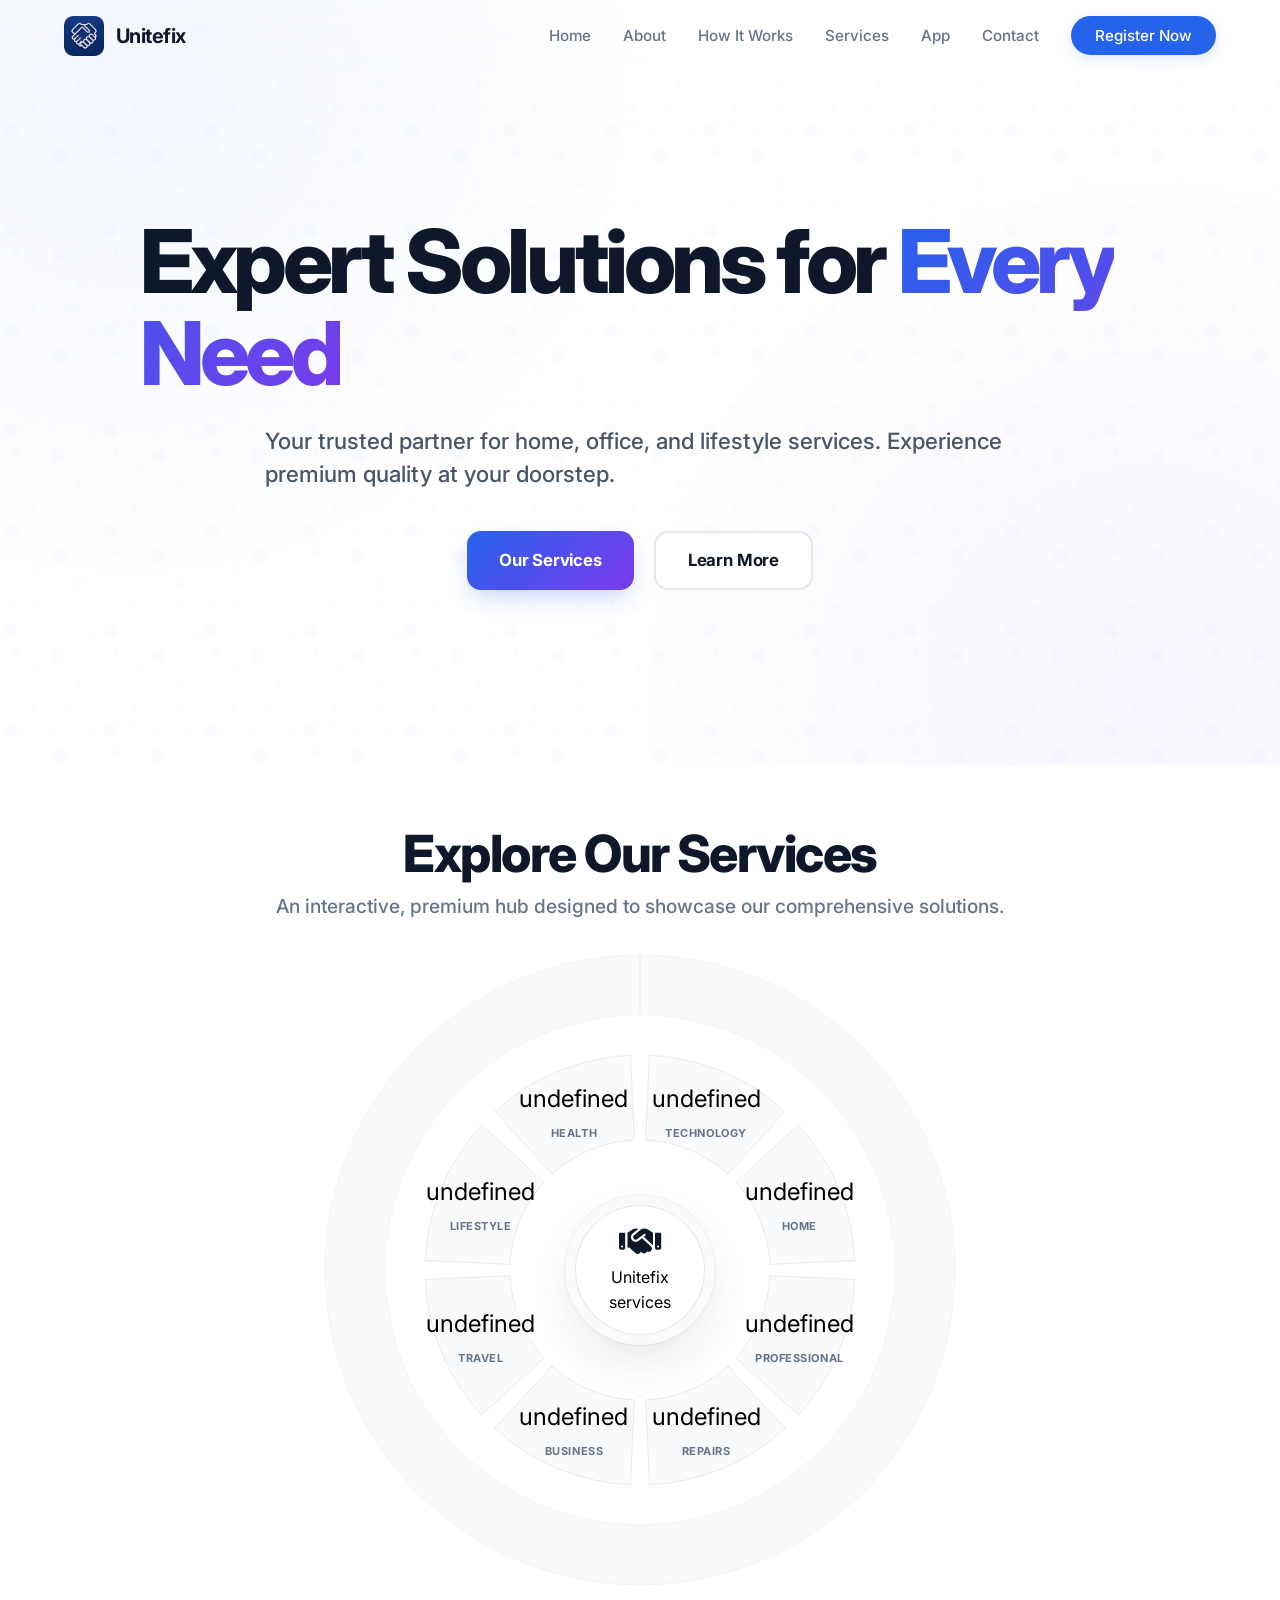
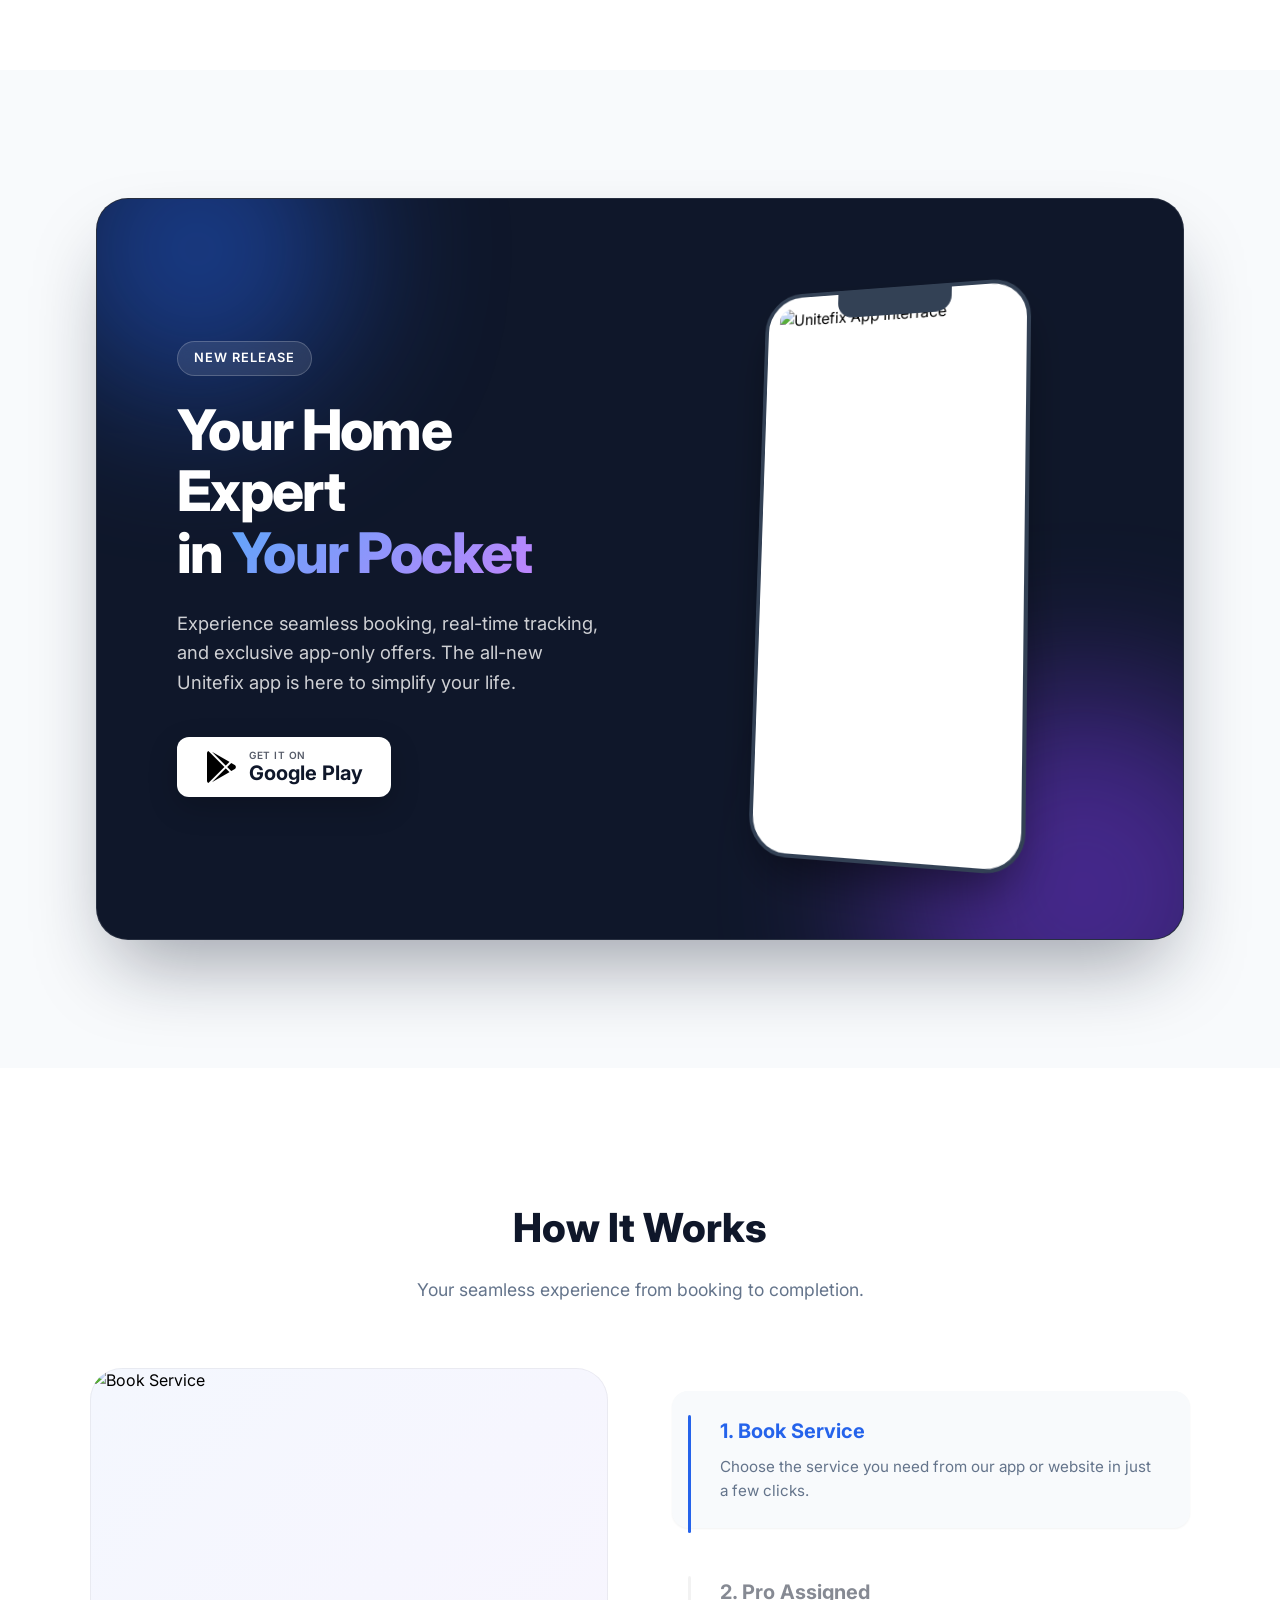
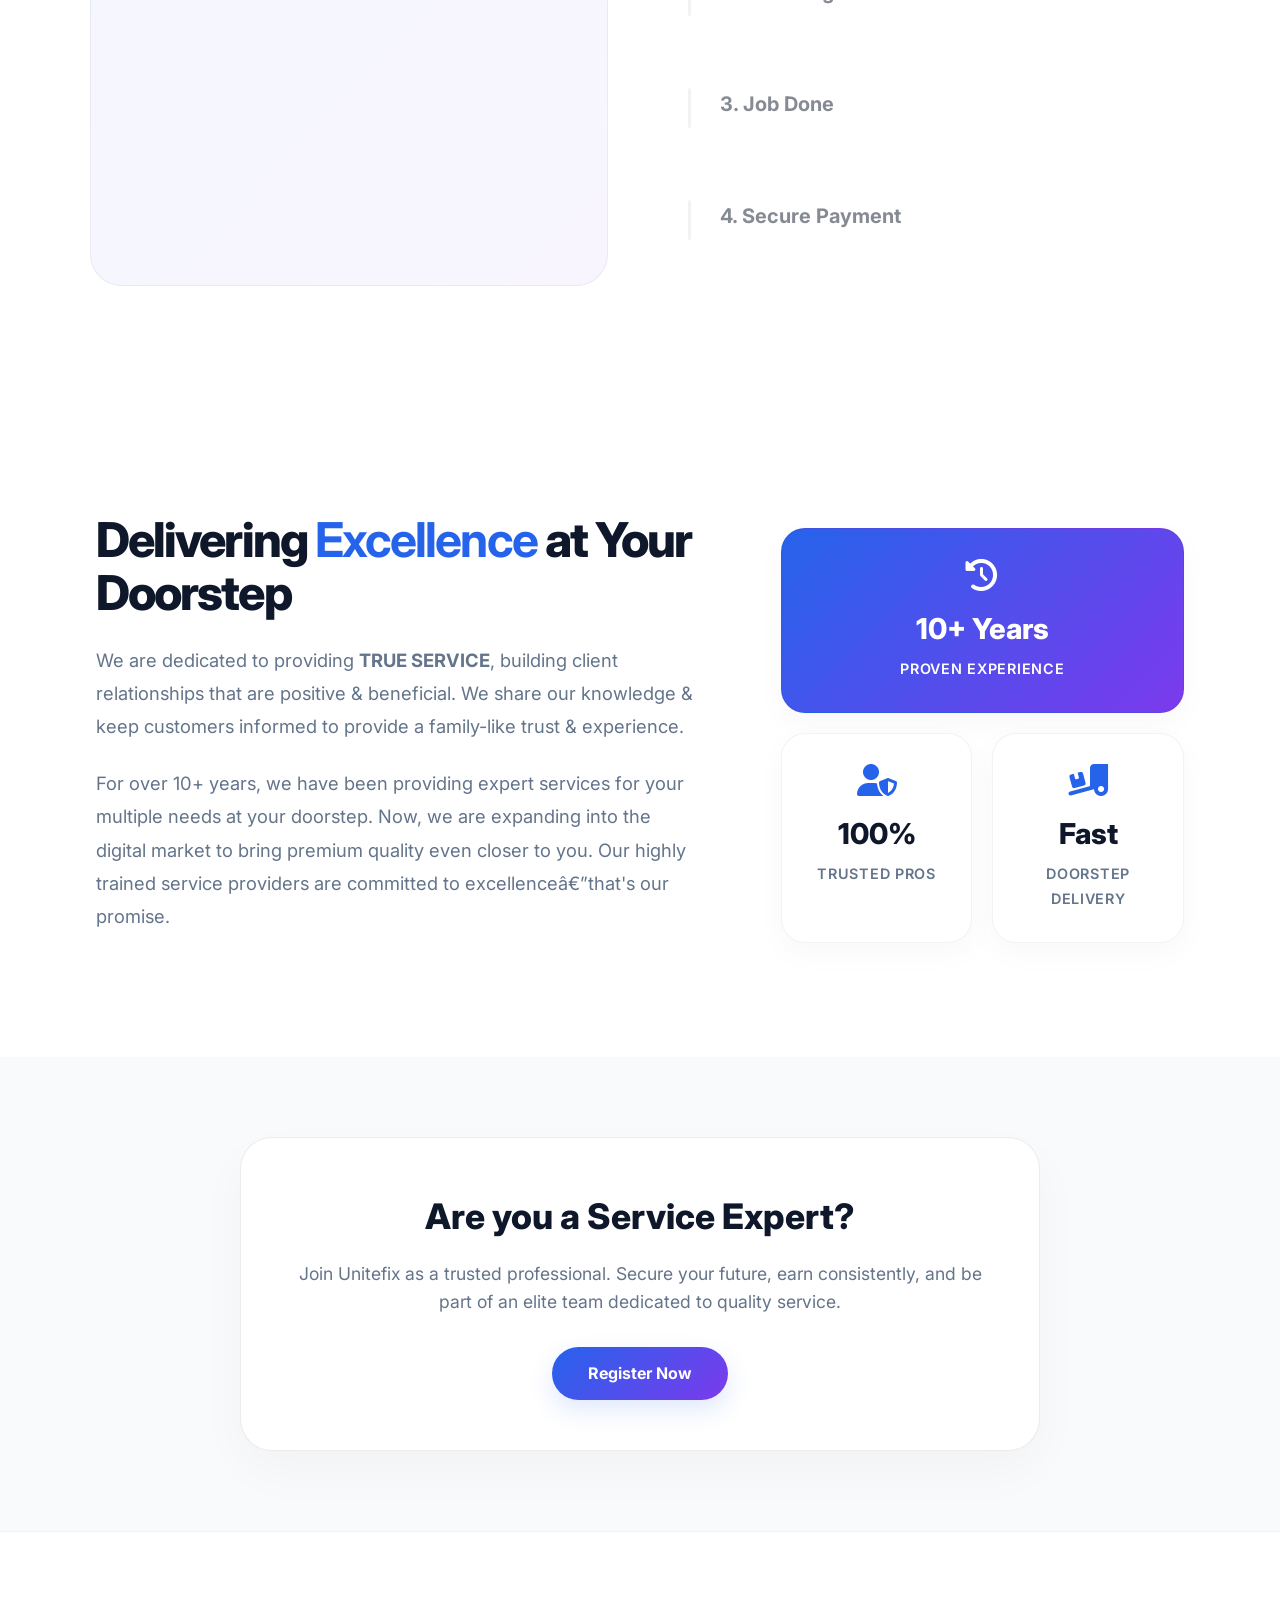
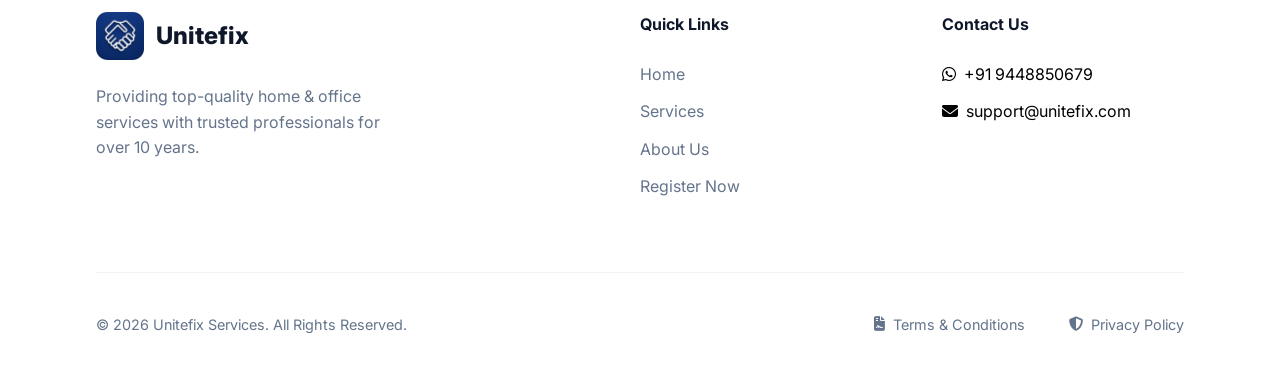
==== index.html @ fce8bfc5 "fix: resolve text encoding corruption on accordion bullets" ====
<!DOCTYPE html>
<html lang="en">
<head>
    <meta charset="UTF-8">
    <meta name="viewport" content="width=device-width, initial-scale=1.0">
    <meta name="description" content="Unitefix - Your One-Stop Service Solution. Get expert for all your home and office needs at your doorstep. Trusted services with experienced professionals.">
    <meta name="keywords" content="AC services, CCTV installation, computer services, mobile services, home services, UniteFix">
    <meta name="robots" content="index, follow">
    <meta property="og:title" content="Unitefix - Expert Home Services">
    <meta property="og:description" content="Providing top-quality home & office services at your doorstep. Trusted professionals for reliable service.">
    <meta property="og:url" content="https://unitefix.com">
    <meta property="og:type" content="website">

    <title>Unitefix Services | Your One-Stop Service Solution</title>
    <link rel="icon" type="image/png" href="assets/app_icon.png">
    <link rel="preconnect" href="https://fonts.googleapis.com">
    <link rel="preconnect" href="https://fonts.gstatic.com" crossorigin>
    <link href="https://fonts.googleapis.com/css2?family=Inter:wght@300;400;500;600;700&display=swap" rel="stylesheet">
    <link rel="stylesheet" href="https://cdnjs.cloudflare.com/ajax/libs/font-awesome/6.4.0/css/all.min.css">
    <style>
        /* Modern Design System */
        :root {
            /* Refined Color Palette */
            --primary: #0f172a;
            --primary-rgb: 15, 23, 42;
            --secondary: #475569;
            --accent: #2563eb;
            --accent-gradient: linear-gradient(135deg, #2563eb 0%, #7c3aed 100%);
            --accent-glow: rgba(37, 99, 235, 0.15);
            --text-dark: #1e293b;
            --text-muted: #64748b;
            --bg-body: #f8fafc;
            --bg-card: #ffffff;
            
            /* High-End Spacing & Radius */
            --radius-md: 12px;
            --radius-lg: 24px;
            --radius-full: 9999px;
            --transition: all 0.4s cubic-bezier(0.4, 0, 0.2, 1);
            
            /* Layered Shadows (Premium Look) */
            --shadow-sm: 0 1px 2px 0 rgb(0 0 0 / 0.05);
            --shadow-md: 0 4px 6px -1px rgb(0 0 0 / 0.1), 0 2px 4px -2px rgb(0 0 0 / 0.1);
            --shadow-lg: 0 10px 15px -3px rgb(0 0 0 / 0.1), 0 4px 6px -4px rgb(0 0 0 / 0.1);
            --shadow-premium: 
                0 4px 6px -1px rgba(0, 0, 0, 0.1), 
                0 2px 4px -1px rgba(0, 0, 0, 0.06),
                0 20px 25px -5px rgba(0, 0, 0, 0.05);
        }
        
        * {
            margin: 0;
            padding: 0;
            box-sizing: border-box;
            outline: none;
        }
        
        html {
            scroll-behavior: smooth;
        }

        body {
            font-family: 'Inter', system-ui, -apple-system, sans-serif;
            background-color: var(--bg-body);
            color: var(--text-main);
            overflow-x: hidden;
            line-height: 1.6;
            -webkit-font-smoothing: antialiased;
        }
        
        /* Header & Navigation */
        header {
            background: var(--nav-bg);
            backdrop-filter: blur(12px);
            -webkit-backdrop-filter: blur(12px);
            padding: 1rem 0;
            position: fixed;
            width: 100%;
            top: 0;
            z-index: 1000;
            border-bottom: 1px solid var(--glass-border);
            transition: var(--transition);
        }
        
        header.scrolled {
            padding: 0.75rem 0;
            box-shadow: var(--shadow-md);
        }
        
        .navbar {
            display: flex;
            justify-content: space-between;
            align-items: center;
            width: 90%;
            max-width: 1200px;
            margin: 0 auto;
        }
        
        .logo {
            display: flex;
            align-items: center;
            text-decoration: none;
            gap: 12px;
        }
        
        .logo-img {
            height: 40px;
            width: auto;
            border-radius: 6px;
            transition: var(--transition);
        }
        
        .logo:hover .logo-img {
            transform: scale(1.05);
        }
        
        .logo-text {
            color: var(--primary);
            font-weight: 700;
            font-size: 1.25rem;
            letter-spacing: -0.025em;
        }
        
        .nav-links {
            display: flex;
            list-style: none;
            align-items: center;
            gap: 2rem;
        }
        
        .nav-links li {
            margin: 0;
        }
        
        .nav-links a {
            color: var(--text-muted);
            text-decoration: none;
            font-weight: 500;
            font-size: 0.95rem;
            transition: var(--transition);
            position: relative;
        }
        
        .nav-links a:not(.register-btn):hover {
            color: var(--accent);
        }

        .nav-links a:not(.register-btn)::after {
            content: '';
            position: absolute;
            bottom: -4px;
            left: 0;
            width: 0;
            height: 2px;
            background: var(--accent);
            transition: var(--transition);
            border-radius: 2px;
        }

        .nav-links a:not(.register-btn):hover::after {
            width: 100%;
        }
 
        .register-btn {
            background: var(--accent);
            color: white !important;
            padding: 10px 24px;
            border-radius: 50px;
            font-weight: 600;
            box-shadow: 0 4px 14px 0 var(--accent-glow);
            text-decoration: none;
        }

        .register-btn:hover {
            background: #1d4ed8;
            transform: translateY(-2px);
            box-shadow: 0 6px 20px 0 var(--accent-glow);
        }
        
        .burger {
            display: none;
            cursor: pointer;
            font-size: 1.5rem;
            color: var(--primary);
        }

        .modal {
          display: none;
          position: fixed;
          z-index: 2000;
          left: 0;
          top: 0;
          width: 100%;
          height: 100%;
          overflow: auto;
          background-color: rgba(0, 0, 0, 0.6);
          animation: fadeIn 0.3s ease;
        }
        
        .modal-content {
          background-color: #fff;
          margin: 10% auto;
          padding: 30px;
          border-radius: 12px;
          width: 90%;
          max-width: 400px;
          text-align: center;
          position: relative;
          box-shadow: 0 8px 25px rgba(0,0,0,0.2);
          animation: slideUp 0.3s ease;
        }
        
        .modal-content h3 {
          color: var(--primary);
          margin-bottom: 15px;
        }
        
        .modal-content p {
          margin: 10px 0;
          color: #333;
          font-size: 1rem;
        }
        
        .modal-content a {
          color: var(--primary);
          text-decoration: none;
        }
        
        .modal-content a:hover {
          text-decoration: underline;
        }
        
        .close-btn {
          position: absolute;
          top: 10px;
          right: 15px;
          font-size: 1.5rem;
          cursor: pointer;
          color: #666;
        }
        
        .close-btn:hover {
          color: var(--accent);
        }
        
        @keyframes slideUp {
          from { transform: translateY(50px); opacity: 0; }
          to { transform: translateY(0); opacity: 1; }
        }
        
        /* Hero Section */
        /* Hero Section */
        .hero {
            position: relative;
            min-height: 85vh;
            display: flex;
            align-items: center;
            justify-content: center;
            padding: 80px 24px 40px;
            background: 
                radial-gradient(circle at 10% 10%, rgba(37, 99, 235, 0.05) 0%, transparent 40%),
                radial-gradient(circle at 90% 90%, rgba(124, 58, 237, 0.05) 0%, transparent 40%),
                #ffffff;
            overflow: hidden;
        }

        .hero::before {
            content: '';
            position: absolute;
            width: 100%;
            height: 100%;
            background: url("data:image/svg+xml,%3Csvg width='100' height='100' viewBox='0 0 100 100' xmlns='http://www.w3.org/2000/svg'%3E%3Cpath d='M11 18c3.866 0 7-3.134 7-7s-3.134-7-7-7-7 3.134-7 7 3.134 7 7 7zm48 25c3.866 0 7-3.134 7-7s-3.134-7-7-7-7 3.134-7 7 3.134 7 7 7zm-43-7c1.657 0 3-1.343 3-3s-1.343-3-3-3-3 1.343-3 3 1.343 3 3 3zm63 31c1.657 0 3-1.343 3-3s-1.343-3-3-3-3 1.343-3 3 1.343 3 3 3zM34 90c1.657 0 3-1.343 3-3s-1.343-3-3-3-3 1.343-3 3 1.343 3 3 3zm56-76c1.105 0 2-.895 2-2s-.895-2-2-2-2 .895-2 2 .895 2 2 2zM12 86c1.105 0 2-.895 2-2s-.895-2-2-2-2 .895-2 2 .895 2 2 2zm66 3c1.105 0 2-.895 2-2s-.895-2-2-2-2 .895-2 2 .895 2 2 2zm-40-39c1.105 0 2-.895 2-2s-.895-2-2-2-2 .895-2 2 .895 2 2 2zm29 41c1.105 0 2-.895 2-2s-.895-2-2-2-2 .895-2 2 .895 2 2 2zM32 5c1.105 0 2-.895 2-2s-.895-2-2-2-2 .895-2 2 .895 2 2 2zM54 13c1.105 0 2-.895 2-2s-.895-2-2-2-2 .895-2 2 .895 2 2 2zM94 19c1.105 0 2-.895 2-2s-.895-2-2-2-2 .895-2 2 .895 2 2 2zM17 31c1.105 0 2-.895 2-2s-.895-2-2-2-2 .895-2 2 .895 2 2 2zM80 88c1.105 0 2-.895 2-2s-.895-2-2-2-2 .895-2 2 .895 2 2 2z' fill='%232563eb' fill-opacity='0.02' fill-rule='evenodd'/%3E%3C/svg%3E");
            z-index: 0;
        }
        
        .hero-content {
            position: relative;
            z-index: 10;
            max-width: 1000px;
        }
        
        .hero h1 {
            font-size: clamp(3rem, 10vw, 5.5rem);
            font-weight: 800;
            line-height: 1.05;
            letter-spacing: -0.05em;
            margin-bottom: 24px;
            color: var(--primary);
            opacity: 0;
            transform: translateY(30px);
            animation: slideUpFade 0.8s cubic-bezier(0.16, 1, 0.3, 1) forwards;
        }

        .hero h1 span {
            background: var(--accent-gradient);
            background-clip: text;
            -webkit-background-clip: text;
            -webkit-text-fill-color: transparent;
        }
        
        .hero p {
            font-size: clamp(1.1rem, 3vw, 1.4rem);
            line-height: 1.5;
            color: var(--secondary);
            max-width: 750px;
            margin: 0 auto 40px;
            font-weight: 500;
            opacity: 0;
            transform: translateY(30px);
            animation: slideUpFade 0.8s cubic-bezier(0.16, 1, 0.3, 1) 0.2s forwards;
        }
        
        .hero-btns {
            display: flex;
            gap: 20px;
            justify-content: center;
            opacity: 0;
            transform: translateY(30px);
            animation: slideUpFade 0.8s cubic-bezier(0.16, 1, 0.3, 1) 0.4s forwards;
        }

        @media (max-width: 768px) {
            .hero-btns { flex-direction: column; width: 100%; max-width: 320px; margin: 0 auto; }
            .btn { width: 100%; }
        }

        .btn {
            display: inline-flex;
            align-items: center;
            justify-content: center;
            padding: 14px 32px;
            border-radius: 14px;
            font-weight: 700;
            font-size: 1.05rem;
            transition: all 0.4s cubic-bezier(0.34, 1.56, 0.64, 1);
            cursor: pointer;
            text-decoration: none;
            gap: 12px;
            letter-spacing: -0.01em;
        }
        
        .btn-primary {
            background: var(--accent-gradient);
            color: white;
            box-shadow: 0 10px 25px -5px rgba(37, 99, 235, 0.3);
        }
        
        .btn-primary:hover {
            transform: translateY(-5px);
            box-shadow: 0 20px 40px -10px rgba(37, 99, 235, 0.4);
            color: white;
        }

        .btn-outline {
            background: white;
            color: var(--primary);
            border: 2px solid rgba(15, 23, 42, 0.1);
        }

        .btn-outline:hover {
            border-color: var(--primary);
            transform: translateY(-5px);
            background: var(--primary);
            color: white;
        }

        /* Animations */
        @keyframes slideUpFade {
            to { opacity: 1; transform: translateY(0); }
        }

        #about {
            padding: 20px 0 40px;
            background: #ffffff;
        }

        .about-content {
            max-width: 800px;
            margin: 0 auto;
            text-align: center;
        }

        .about-text p {
            font-size: 1.1rem;
            color: var(--text-muted);
            line-height: 1.6;
            margin-bottom: 20px;
        }
        
        .desktop-only { display: block; }
        .mobile-only { display: none; }

        @media (max-width: 768px) {
            .desktop-only { display: none; }
            .mobile-only { display: block; }
        }

        /* --- 7. Senior-Grade Radial Hub --- */
        #services {
            padding: 60px 0 80px;
            background: #ffffff;
            overflow: hidden;
        }

        .services-mobile-grid {
            display: grid;
            grid-template-columns: 1fr;
            gap: 12px;
            width: 100%;
            padding: 10px 0;
        }

        .mobile-card {
            background: #f8fafc;
            border: 1px solid rgba(15, 23, 42, 0.08);
            border-radius: 20px;
            padding: 20px 12px;
            display: flex;
            flex-direction: column;
            align-items: center;
            text-align: center;
            gap: 10px;
            transition: transform 0.2s ease, background 0.3s ease;
            cursor: pointer;
            box-shadow: 0 4px 12px rgba(15, 23, 42, 0.04);
            text-decoration: none;
        }

        .mobile-card:active {
            transform: scale(0.96);
            background: #f1f5f9;
        }

        .mobile-card .m-icon {
            font-size: 32px;
        }

        .mobile-card .m-label {
            font-size: clamp(12px, 3.5vw, 14px);
            font-weight: 700;
            color: var(--primary);
            text-transform: uppercase;
            letter-spacing: 0.02em;
            word-break: break-word;
            line-height: 1.2;
        }

        .mobile-card .m-chevron {
            margin-left: auto;
            font-size: 14px;
            color: var(--text-muted);
            transition: transform 0.3s ease;
        }

        .mobile-card.expanded .m-chevron {
            transform: rotate(180deg);
        }

        .mobile-card .sub-list {
            grid-column: span 2;
            width: 100%;
            max-height: 0;
            overflow: hidden;
            opacity: 0;
            transition: all 0.4s cubic-bezier(0.4, 0, 0.2, 1);
            background: rgba(15, 23, 42, 0.03);
            border-radius: 12px;
            margin-top: 0;
        }

        .mobile-card.expanded .sub-list {
            max-height: 500px;
            opacity: 1;
            margin-top: 12px;
            padding: 12px;
        }

        .sub-item {
            padding: 10px 12px;
            font-size: 13px;
            font-weight: 500;
            color: var(--secondary);
            border-bottom: 1px solid rgba(15, 23, 42, 0.05);
            display: flex;
            align-items: center;
            gap: 8px;
        }

        .sub-item::before {
            content: '\2022';
            color: var(--accent);
            font-weight: bold;
        }

        .sub-item:last-child { border-bottom: none; }

        /* Join Team Section */
        .join-team {
            background: var(--bg-body);
            padding: 80px 0;
            text-align: center;
        }

        .join-box {
            max-width: 800px;
            margin: 0 auto;
            padding: 50px 40px;
            background: white;
            border: 1px solid rgba(15, 23, 42, 0.08);
            border-radius: 32px;
            box-shadow: 0 20px 50px rgba(0,0,0,0.03);
        }

        .join-box h2 {
            font-size: 2.2rem;
            font-weight: 800;
            color: var(--primary);
            margin-bottom: 16px;
        }

        .join-box p {
            font-size: 1.1rem;
            color: var(--text-muted);
            margin-bottom: 30px;
            line-height: 1.6;
        }

        .join-btn {
            display: inline-block;
            background: var(--accent-gradient);
            color: white;
            padding: 14px 36px;
            border-radius: 50px;
            font-weight: 700;
            text-decoration: none;
            box-shadow: 0 10px 25px var(--accent-glow);
            transition: var(--transition);
        }

        .join-btn:hover {
            transform: translateY(-3px);
            box-shadow: 0 15px 35px var(--accent-glow);
        }

        .uf-root {
            display: flex;
            flex-direction: column;
            align-items: center;
            width: 100%;
            position: relative;
        }

        .wheel-wrap {
            position: relative;
            width: min(640px, 95vw);
            aspect-ratio: 1;
            flex-shrink: 0;
            user-select: none;
        }

        /* Canvas for Arcs */
        .wc {
            position: absolute;
            inset: 0;
            width: 100%;
            height: 100%;
            z-index: 1;
            touch-action: none;
        }

        /* SVG for Connector Lines & Pillars */
        .ws {
            position: absolute;
            inset: 0;
            width: 100%;
            height: 100%;
            pointer-events: none;
            z-index: 10;
            overflow: visible;
        }

        /* DOM Category Layers (Stripe/Apple Quality) */
        #cat-layers {
            position: absolute;
            inset: 0;
            pointer-events: none;
            z-index: 5;
        }

        .cat-seg {
            position: absolute;
            left: 50%;
            top: 50%;
            display: flex;
            flex-direction: column;
            align-items: center;
            justify-content: center;
            width: 100px;
            height: 100px;
            margin-left: -50px;
            margin-top: -50px;
            text-align: center;
            pointer-events: auto;
            cursor: pointer;
            transition: transform 0.4s cubic-bezier(0.34, 1.56, 0.64, 1);
            /* Transform applied via JS: rotate(a) translate(r) rotate(-a) */
        }

        .cat-seg .icon {
            font-size: 24px;
            margin-bottom: 6px;
            transition: transform 0.3s ease;
        }

        .cat-seg .label {
            font-size: 11px;
            font-weight: 700;
            color: var(--text-muted);
            text-transform: uppercase;
            letter-spacing: 0.05em;
            transition: color 0.3s ease;
            white-space: nowrap;
        }

        .cat-seg:hover {
            z-index: 100;
        }

        .cat-seg:hover .icon { transform: translateY(-4px); }
        .cat-seg:hover .label { color: var(--primary); }
        .cat-seg.active .label { color: var(--primary); }

        .hub {
            position: absolute;
            left: 50%;
            top: 50%;
            transform: translate(-50%, -50%);
            width: clamp(110px, 20vw, 130px);
            height: clamp(110px, 20vw, 130px);
            border-radius: 50%;
            background: #ffffff;
            border: 1px solid rgba(15, 23, 42, 0.1);
            box-shadow: 
                0 0 0 10px #f8fafc,
                0 0 0 11px rgba(15, 23, 42, 0.05),
                0 20px 50px rgba(15, 23, 42, 0.12);
            display: flex;
            flex-direction: column;
            align-items: center;
            justify-content: center;
            z-index: 30;
        }

        .ibox {
            margin-top: 40px;
            width: min(600px, 92vw);
            border: 1px solid rgba(15, 23, 42, 0.06);
            border-radius: 24px;
            background: #f8fafc;
            padding: 28px;
            text-align: center;
            box-shadow: 0 10px 30px rgba(15, 23, 42, 0.04);
            transition: opacity 0.3s ease;
        }

        .ibox h3 { font-size: 1.5rem; font-weight: 800; color: var(--primary); margin-bottom: 10px; }
        .ibox p { font-size: 1.05rem; color: var(--text-muted); line-height: 1.6; max-width: 500px; margin: 0 auto; }

        @media (max-width: 768px) {
            .cat-seg { width: 80px; height: 80px; margin-left: -40px; margin-top: -40px; }
            .cat-seg .icon { font-size: 20px; }
            .cat-seg .label { font-size: 9px; }
            .ibox { padding: 20px; }
            .ibox h3 { font-size: 1.2rem; }
            .ibox p { font-size: 0.95rem; }
        }

        .section-header {
            max-width: 800px;
            margin: 0 auto 30px;
            text-align: center;
        }

        .section-header h2 {
            font-size: 3.2rem;
            font-weight: 800;
            color: var(--primary);
            margin-bottom: 12px;
            letter-spacing: -0.03em;
            line-height: 1.1;
        }

        .section-header p {
            font-size: 1.2rem;
            color: var(--text-muted);
            line-height: 1.4;
            font-weight: 500;
        }

        @media (max-width: 768px) {
            .section-header h2 { font-size: 2.5rem; }
            .section-header p { font-size: 1.1rem; }
            .ibox { padding: 16px 20px; min-height: 80px; }
            .ibox h3 { font-size: 1.1rem; }
            .ibox p { font-size: 0.9rem; }
        }

        .service-card {
            background: white;
            border-radius: var(--radius-lg);
            padding: 40px 30px;
            box-shadow: var(--shadow-premium);
            border: 1px solid rgba(15, 23, 42, 0.05);
            transition: var(--transition);
            text-align: center;
            height: 100%;
            display: flex;
            flex-direction: column;
            align-items: center;
            position: relative;
            overflow: hidden;
        }

        .service-card::after {
            content: '';
            position: absolute;
            top: 0;
            left: 0;
            width: 100%;
            height: 5px;
            background: var(--accent-gradient);
            transform: scaleX(0);
            transition: var(--transition);
            transform-origin: left;
        }

        .service-card:hover {
            transform: translateY(-12px);
            box-shadow: 0 40px 80px -15px rgba(15, 23, 42, 0.15);
        }

        .service-card:hover::after {
            transform: scaleX(1);
        }

        .service-icon {
            font-size: 2.8rem;
            color: var(--accent);
            margin-bottom: 24px;
            width: 96px;
            height: 96px;
            background: rgba(37, 99, 235, 0.05);
            display: flex;
            align-items: center;
            justify-content: center;
            border-radius: 24px;
            transition: var(--transition);
        }

        .service-card:hover .service-icon {
            background: var(--accent-gradient);
            color: white;
            transform: rotateY(360deg) scale(1.1);
        }

        .service-title {
            font-size: 1.5rem;
            font-weight: 800;
            margin-bottom: 16px;
            color: var(--primary);
            letter-spacing: -0.01em;
        }

        .service-card p {
            color: var(--text-muted);
            line-height: 1.7;
            font-size: 1rem;
        }

        /* App Banner */
        /* Modern App Banner Redesign */
        .modern-app-section {
            padding: 8rem 0;
            background: var(--bg-body);
        }

        .modern-app-card {
            background: #0f172a;
            border-radius: 2rem;
            position: relative;
            overflow: hidden;
            box-shadow: 0 40px 80px -20px rgba(15, 23, 42, 0.4);
            border: 1px solid rgba(255, 255, 255, 0.1);
        }

        .blob {
            position: absolute;
            filter: blur(80px);
            border-radius: 50%;
            z-index: 0;
            opacity: 0.5;
        }

        .blob-1 {
            width: 300px;
            height: 300px;
            background: #2563eb;
            top: -100px;
            left: -50px;
        }

        .blob-2 {
            width: 400px;
            height: 400px;
            background: #7c3aed;
            bottom: -150px;
            right: -100px;
        }

        .modern-app-content {
            position: relative;
            z-index: 1;
            display: grid;
            grid-template-columns: 1fr 1fr;
            gap: 4rem;
            align-items: center;
            padding: 5rem;
        }

        .app-text-area {
            display: flex;
            flex-direction: column;
            align-items: flex-start;
        }

        .app-badge {
            background: rgba(255, 255, 255, 0.1);
            color: #fff;
            padding: 6px 16px;
            border-radius: 20px;
            font-size: 0.8rem;
            font-weight: 600;
            letter-spacing: 1px;
            margin-bottom: 1.5rem;
            border: 1px solid rgba(255,255,255,0.2);
            backdrop-filter: blur(10px);
        }

        .app-text-area h2 {
            font-size: 3.5rem;
            font-weight: 800;
            color: #fff;
            line-height: 1.1;
            margin-bottom: 1.5rem;
            letter-spacing: -0.03em;
        }

        .gradient-text {
            background: linear-gradient(135deg, #60a5fa, #c084fc);
            -webkit-background-clip: text;
            -webkit-text-fill-color: transparent;
        }

        .app-text-area p {
            color: rgba(255, 255, 255, 0.8);
            font-size: 1.15rem;
            line-height: 1.6;
            margin-bottom: 2.5rem;
            max-width: 480px;
        }

        .playstore-btn {
            display: flex;
            align-items: center;
            gap: 12px;
            background: #fff;
            color: #0f172a;
            padding: 12px 28px;
            border-radius: 12px;
            text-decoration: none;
            transition: all 0.3s ease;
            box-shadow: 0 10px 30px rgba(0,0,0,0.2);
        }

        .playstore-btn:hover {
            transform: translateY(-5px);
            box-shadow: 0 15px 40px rgba(255,255,255,0.2);
            background: #f8fafc;
        }

        .playstore-btn i {
            font-size: 32px;
            color: #000;
        }

        .playstore-btn-text {
            display: flex;
            flex-direction: column;
            align-items: flex-start;
        }

        .playstore-btn-text span {
            font-size: 10px;
            font-weight: 600;
            opacity: 0.7;
            letter-spacing: 0.5px;
            line-height: 1.2;
        }

        .playstore-btn-text strong {
            font-size: 20px;
            font-weight: 700;
            line-height: 1.2;
        }

        .app-visual-area {
            display: flex;
            justify-content: center;
            align-items: center;
            position: relative;
            perspective: 1000px;
        }

        .phone-mockup {
            width: 280px;
            height: 580px;
            background: #fff;
            border-radius: 40px;
            padding: 12px;
            box-shadow: 0 25px 50px -12px rgba(0, 0, 0, 0.5);
            border: 4px solid #334155;
            position: relative;
            transform: rotateY(-15deg) rotateX(5deg);
            transition: transform 0.5s ease;
        }

        .phone-mockup:hover {
            transform: rotateY(0deg) rotateX(0deg);
        }

        .phone-mockup::before {
            content: '';
            position: absolute;
            top: 0;
            left: 50%;
            transform: translateX(-50%);
            width: 120px;
            height: 25px;
            background: #334155;
            border-bottom-left-radius: 16px;
            border-bottom-right-radius: 16px;
            z-index: 2;
        }

        .phone-mockup img {
            width: 100%;
            height: 100%;
            object-fit: cover;
            border-radius: 28px;
        }

        @media (max-width: 968px) {
            .modern-app-content {
                grid-template-columns: 1fr;
                padding: 3rem 2rem;
                text-align: center;
            }
            .app-text-area {
                align-items: center;
            }
            .app-text-area h2 {
                font-size: 2.5rem;
            }
            .phone-mockup {
                transform: none;
                margin-top: 2rem;
            }
        }

        /* Footer */
        footer {
            background: var(--bg-card);
            border-top: 1px solid rgba(0,0,0,0.05);
            padding: 80px 0 40px;
            color: var(--text-main);
        }

        .footer-grid {
            display: grid;
            grid-template-columns: 2fr 1fr 1fr;
            gap: 60px;
            margin-bottom: 60px;
        }

        .footer-logo {
            display: flex;
            align-items: center;
            gap: 12px;
            margin-bottom: 24px;
            text-decoration: none;
        }

        .footer-logo span {
            font-size: 1.5rem;
            font-weight: 800;
            color: var(--primary);
        }

        .footer-about p {
            color: var(--text-muted);
            max-width: 320px;
        }

        .footer-links h4 {
            font-weight: 700;
            margin-bottom: 24px;
            color: var(--primary);
        }

        .footer-links ul {
            list-style: none;
        }

        .footer-links li {
            margin-bottom: 12px;
        }

        .footer-links a {
            color: var(--text-muted);
            text-decoration: none;
            transition: var(--transition);
        }

        .footer-links a:hover {
            color: var(--accent);
            padding-left: 4px;
        }

        .footer-bottom {
            padding-top: 40px;
            border-top: 1px solid rgba(0,0,0,0.05);
            display: flex;
            justify-content: space-between;
            align-items: center;
            flex-wrap: wrap;
            gap: 20px;
        }

        .footer-bottom p {
            color: var(--text-muted);
            font-size: 0.9rem;
        }

        .legal-links {
            display: flex;
            gap: 24px;
        }

        .legal-links a {
            color: var(--text-muted);
            font-size: 0.9rem;
            text-decoration: none;
            display: flex;
            align-items: center;
            gap: 8px;
            transition: var(--transition);
        }

        .legal-links a:hover {
            color: var(--accent);
        }
        
        /* Other Styles */
        .container { width: 85%; margin: 0 auto; }
        @media (max-width: 768px) { .container { width: 92%; } }
        /* About Section */
        #about {
            padding: 100px 0;
            background: #ffffff;
            overflow: hidden;
        }
        
        .about-grid {
            display: grid;
            grid-template-columns: 1.2fr 0.8fr;
            gap: 80px;
            align-items: center;
        }
        
        .about-text h2 {
            font-size: 3rem;
            font-weight: 800;
            color: var(--primary);
            margin-bottom: 24px;
            line-height: 1.1;
            letter-spacing: -0.04em;
        }

        .about-text .highlight {
            color: var(--accent);
            font-weight: 700;
        }
        
        .about-text p {
            font-size: 1.15rem;
            color: var(--text-muted);
            line-height: 1.8;
            margin-bottom: 24px;
        }

        .stats-grid {
            display: grid;
            grid-template-columns: 1fr 1fr;
            gap: 20px;
        }

        .stat-card {
            background: #ffffff;
            padding: 30px 20px;
            border-radius: 24px;
            border: 1px solid rgba(15, 23, 42, 0.05);
            box-shadow: 0 10px 30px rgba(15, 23, 42, 0.03);
            text-align: center;
            transition: var(--transition);
        }

        .stat-card:hover {
            transform: translateY(-8px);
            box-shadow: 0 20px 40px rgba(15, 23, 42, 0.08);
            border-color: rgba(37, 99, 235, 0.2);
        }

        .stat-card i {
            font-size: 2rem;
            color: var(--accent);
            margin-bottom: 15px;
            display: block;
        }

        .stat-card h4 {
            font-size: 1.8rem;
            font-weight: 800;
            color: var(--primary);
            margin-bottom: 4px;
        }

        .stat-card span {
            font-size: 0.9rem;
            color: var(--text-muted);
            font-weight: 600;
            text-transform: uppercase;
            letter-spacing: 0.05em;
        }

        .stat-card.featured {
            grid-column: span 2;
            background: var(--accent-gradient);
            color: white;
        }

        .stat-card.featured h4, .stat-card.featured span, .stat-card.featured i {
            color: white;
        }

        @media (max-width: 968px) {
            .about-grid { grid-template-columns: 1fr; gap: 50px; text-align: center; }
            .about-text h2 { font-size: 2.5rem; }
            .stats-grid { max-width: 500px; margin: 0 auto; }
        }
        .back-to-top { position: fixed; bottom: 30px; right: 30px; background: var(--accent); color: var(--text-light); width: 50px; height: 50px; border-radius: 50%; display: flex; align-items: center; justify-content: center; text-decoration: none; transition: var(--transition); opacity: 0; visibility: hidden; z-index: 1000; box-shadow: 0 5px 15px rgba(0,0,0,0.15); }
        .back-to-top.active { opacity: 1; visibility: visible; }
        
        /* Animations */
        @keyframes fadeIn { from { opacity: 0; } to { opacity: 1; } }
        @keyframes fadeInUp { from { opacity: 0; transform: translateY(30px); } to { opacity: 1; transform: translateY(0); } }

        /* Mobile Responsiveness */
        @media (max-width: 968px) {
            .footer-grid { grid-template-columns: 1fr; gap: 40px; }
            .about-content { flex-direction: column; padding: 0 30px; text-align: center; }
            .app-promo-banner { flex-direction: column; text-align: center; gap: 40px; padding: 40px 30px; }
            .app-info { flex-direction: column; gap: 20px; }
        }

        @media (max-width: 768px) {
            .nav-links {
                position: fixed;
                top: 0;
                right: -100%;
                width: 80%;
                height: 100vh;
                background: white;
                flex-direction: column;
                justify-content: center;
                gap: 2rem;
                padding: 40px;
                box-shadow: -20px 0 60px rgba(0,0,0,0.1);
                transition: var(--transition);
                z-index: 1001;
            }

            .nav-links.active { right: 0; }
            .burger { display: block; z-index: 1002; }
            
            .hero h1 { font-size: 2.5rem; }
            .hero p { font-size: 1rem; }
            .hero-btns { flex-direction: column; width: 100%; }
            .btn { width: 100%; }
        }

        /* Scroll Reveals */
        .reveal {
            opacity: 0;
            transform: translateY(30px);
            transition: all 0.8s cubic-bezier(0.2, 0.8, 0.2, 1);
        }

        .reveal.active {
            opacity: 1;
            transform: translateY(0);
        }
        /* --- Premium How It Works Section --- */
        .how-it-works-section {
            padding: 8rem 0;
            background: var(--bg-card);
            position: relative;
        }

        .hiw-header {
            text-align: center;
            margin-bottom: 4rem;
        }

        .hiw-header h2 {
            font-size: 2.5rem;
            color: var(--primary);
            font-weight: 800;
            margin-bottom: 1rem;
        }

        .hiw-header p {
            color: var(--text-muted);
            font-size: 1.1rem;
            max-width: 600px;
            margin: 0 auto;
        }

        .hiw-grid {
            display: grid;
            grid-template-columns: 1fr 1fr;
            gap: 4rem;
            align-items: center;
            max-width: 1100px;
            margin: 0 auto;
            width: 90%;
        }

        .hiw-visuals {
            position: relative;
            aspect-ratio: 1;
            background: linear-gradient(135deg, rgba(37,99,235,0.05), rgba(124,58,237,0.05));
            border-radius: 2rem;
            overflow: hidden;
            display: flex;
            align-items: center;
            justify-content: center;
            box-shadow: inset 0 0 0 1px rgba(0,0,0,0.05);
        }

        .hiw-visual-item {
            position: absolute;
            inset: 0;
            display: flex;
            flex-direction: column;
            align-items: center;
            justify-content: center;
            opacity: 0;
            transform: translateY(20px);
            transition: all 0.6s cubic-bezier(0.4, 0, 0.2, 1);
        }

        .hiw-visual-item.active {
            opacity: 1;
            transform: translateY(0);
            z-index: 2;
        }

        .hiw-visual-item img {
            width: 100%;
            height: 100%;
            object-fit: cover;
            border-radius: 2rem;
            box-shadow: var(--shadow-lg);
        }

        .hiw-list {
            display: flex;
            flex-direction: column;
            gap: 1.5rem;
        }

        .hiw-list-item {
            position: relative;
            padding: 1.5rem 2rem 1.5rem 3rem;
            border-radius: 1rem;
            cursor: pointer;
            transition: var(--transition);
            background: transparent;
        }

        .hiw-list-item::before {
            content: '';
            position: absolute;
            left: 1rem;
            top: 1.5rem;
            bottom: 1.5rem;
            width: 3px;
            background: rgba(0,0,0,0.05);
            border-radius: 3px;
        }

        .hiw-progress {
            position: absolute;
            left: 1rem;
            top: 1.5rem;
            width: 3px;
            background: var(--accent);
            border-radius: 3px;
            height: 0;
            transition: height 0.1s linear;
        }

        .hiw-list-item.active {
            background: var(--bg-body);
            box-shadow: var(--shadow-sm);
        }

        .hiw-list-item h3 {
            font-size: 1.25rem;
            color: var(--primary);
            margin-bottom: 0.5rem;
            opacity: 0.5;
            transition: var(--transition);
        }

        .hiw-list-item.active h3 {
            opacity: 1;
            color: var(--accent);
        }

        .hiw-list-item p {
            color: var(--text-muted);
            font-size: 0.95rem;
            line-height: 1.6;
            max-height: 0;
            overflow: hidden;
            opacity: 0;
            transition: all 0.4s ease;
        }

        .hiw-list-item.active p {
            max-height: 150px;
            opacity: 1;
            margin-top: 0.5rem;
        }

        @media (max-width: 900px) {
            .hiw-grid {
                grid-template-columns: 1fr;
                gap: 2rem;
            }
            .hiw-visuals {
                aspect-ratio: 16/9;
                max-width: 400px;
                margin: 0 auto;
                width: 100%;
            }
        }
    </style>
</head>
<body>
    <header id="header">
        <nav class="navbar">
            <a href="#" class="logo">
                <img src="assets/app_icon.png" alt="Unitefix Logo" class="logo-img">
                <span class="logo-text">Unitefix</span>
            </a>
            <ul class="nav-links">
                <li><a href="#home">Home</a></li>
                <li><a href="#about">About</a></li>
                <li><a href="#how-it-works">How It Works</a></li>
                <li><a href="#services">Services</a></li>
                <li><a href="#app-banner">App</a></li>
                <li><a href="#footer" id="contactLink">Contact</a></li>
                <li><a href="register.html" class="register-btn">Register Now</a></li>
            </ul>
            <div class="burger">
                <i class="fas fa-bars-staggered"></i>
            </div>
        </nav>
    </header>

    <section id="home" class="hero">
        <div class="hero-content">
            <h1>Expert Solutions for <span>Every Need</span></h1>
            <p>Your trusted partner for home, office, and lifestyle services. Experience premium quality at your doorstep.</p>
            <div class="hero-btns">
                <a href="#services" class="btn btn-primary">Our Services</a>
                <a href="#about" class="btn btn-outline">Learn More</a>
            </div>
        </div>
    </section>


    <section id="services">
        <div class="container" style="display: flex; flex-direction: column; align-items: center;">
            <div class="section-header">
                <h2>Explore Our Services</h2>
                <p>An interactive, premium hub designed to showcase our comprehensive solutions.</p>
            </div>

            <div class="uf-root">
                <!-- Desktop Radial Wheel -->
                <div class="desktop-only">
                    <div class="wheel-wrap" id="ww">
                        <canvas id="wc" width="640" height="640" class="wc"></canvas>
                        <div id="cat-layers"></div>
                        <svg id="ws" class="ws" viewBox="0 0 640 640" aria-hidden="true"></svg>
                        <div class="hub">
                            <i class="fas fa-handshake" style="font-size: 34px; color: var(--primary); margin-bottom: 6px;"></i>
                            <span class="hub-name">Unitefix</span>
                            <span class="hub-tag">services</span>
                        </div>
                    </div>
                </div>

                <!-- Mobile Grid Layout -->
                <div class="mobile-only" style="width: 100%;">
                    <div class="services-mobile-grid" id="m-grid"></div>
                </div>

            </div>
        </div>
    </section>

    <section id="app-banner" class="modern-app-section">
        <div class="container">
            <div class="modern-app-card">
                <div class="blob blob-1"></div>
                <div class="blob blob-2"></div>

                <div class="modern-app-content">
                    <div class="app-text-area">
                        <span class="app-badge">NEW RELEASE</span>
                        <h2>Your Home Expert<br>in <span class="gradient-text">Your Pocket</span></h2>
                        <p>Experience seamless booking, real-time tracking, and exclusive app-only offers. The all-new Unitefix app is here to simplify your life.</p>
                        <a href="https://play.google.com/store/apps/details?id=com.unitefix.app&pcampaignid=web_share" target="_blank" class="playstore-btn">
                            <i class="fab fa-google-play"></i>
                            <div class="playstore-btn-text">
                                <span>GET IT ON</span>
                                <strong>Google Play</strong>
                            </div>
                        </a>
                    </div>
                    <div class="app-visual-area">
                        <div class="phone-mockup">
                            <img src="https://images.unsplash.com/photo-1621905251189-08b45d6a269e?auto=format&fit=crop&q=80&w=600" alt="Unitefix App Interface">
                        </div>
                    </div>
                </div>
            </div>
        </div>
    </section>

    <section id="how-it-works" class="how-it-works-section">
        <div class="hiw-header">
            <h2>How It Works</h2>
            <p>Your seamless experience from booking to completion.</p>
        </div>
        <div class="hiw-grid">
            <div class="hiw-visuals">
                <div class="hiw-visual-item active">
                    <img src="https://images.unsplash.com/photo-1512941937669-90a1b58e7e9c?auto=format&fit=crop&q=80&w=800" alt="Book Service" />
                </div>
                <div class="hiw-visual-item">
                    <img src="https://images.unsplash.com/photo-1621905251189-08b45d6a269e?auto=format&fit=crop&q=80&w=800" alt="Professional Assigned" />
                </div>
                <div class="hiw-visual-item">
                    <img src="https://images.unsplash.com/photo-1581578731548-c64695cc6952?auto=format&fit=crop&q=80&w=800" alt="Job Done" />
                </div>
                <div class="hiw-visual-item">
                    <img src="https://images.unsplash.com/photo-1556742049-0cfed4f6a45d?auto=format&fit=crop&q=80&w=800" alt="Secure Payment" />
                </div>
            </div>
            <div class="hiw-list">
                <div class="hiw-list-item active">
                    <div class="hiw-progress"></div>
                    <h3>1. Book Service</h3>
                    <p>Choose the service you need from our app or website in just a few clicks.</p>
                </div>
                <div class="hiw-list-item">
                    <div class="hiw-progress"></div>
                    <h3>2. Pro Assigned</h3>
                    <p>We instantly assign a verified and skilled professional to your request.</p>
                </div>
                <div class="hiw-list-item">
                    <div class="hiw-progress"></div>
                    <h3>3. Job Done</h3>
                    <p>Our expert arrives at your doorstep and resolves your issue efficiently.</p>
                </div>
                <div class="hiw-list-item">
                    <div class="hiw-progress"></div>
                    <h3>4. Secure Payment</h3>
                    <p>Pay securely after the job is completed to your satisfaction.</p>
                </div>
            </div>
        </div>
    </section>

    <section id="about" class="reveal">
        <div class="container">
            <div class="about-grid">
                <div class="about-text">
                    <h2>Delivering <span class="highlight">Excellence</span> at Your Doorstep</h2>
                    <p>We are dedicated to providing <strong>TRUE SERVICE</strong>, building client relationships that are positive & beneficial. We share our knowledge & keep customers informed to provide a family-like trust & experience.</p>
                    <p>For over 10+ years, we have been providing expert services for your multiple needs at your doorstep. Now, we are expanding into the digital market to bring premium quality even closer to you. Our highly trained service providers are committed to excellenceâ€”that's our promise.</p>
                </div>
                <div class="stats-grid">
                    <div class="stat-card featured">
                        <i class="fas fa-history"></i>
                        <h4>10+ Years</h4>
                        <span>Proven Experience</span>
                    </div>
                    <div class="stat-card">
                        <i class="fas fa-user-shield"></i>
                        <h4>100%</h4>
                        <span>Trusted Pros</span>
                    </div>
                    <div class="stat-card">
                        <i class="fas fa-truck-loading"></i>
                        <h4>Fast</h4>
                        <span>Doorstep Delivery</span>
                    </div>
                </div>
            </div>
        </div>
    </section>

    <section class="join-team reveal">
        <div class="container">
            <div class="join-box">
                <h2>Are you a Service Expert?</h2>
                <p>Join Unitefix as a trusted professional. Secure your future, earn consistently, and be part of an elite team dedicated to quality service.</p>
                <a href="register.html" class="join-btn">Register Now</a>
            </div>
        </div>
    </section>


    <div id="contactModal" class="modal">
      <div class="modal-content">
        <span class="close-btn" id="closeModal">&times;</span>
        <h3>Contact Unitefix</h3>
        <p><i class="fas fa-envelope"></i> 
          <strong>Email:</strong> 
          support@unitefix.com
        </p>
        <p><i class="fab fa-whatsapp"></i> 
          <strong>WhatsApp Support:</strong> 
          +91 9448850679
        </p>
      </div>
    </div>

    <footer id="footer">
        <div class="container">
            <div class="footer-grid">
                <div class="footer-about">
                    <a href="#" class="footer-logo">
                        <img src="assets/app_icon.png" alt="Unitefix Logo" style="height: 48px; border-radius: 8px;">
                        <span>Unitefix</span>
                    </a>
                    <p>Providing top-quality home & office services with trusted professionals for over 10 years.</p>
                </div>
                <div class="footer-links">
                    <h4>Quick Links</h4>
                    <ul>
                        <li><a href="#home">Home</a></li>
                        <li><a href="#services">Services</a></li>
                        <li><a href="#about">About Us</a></li>
                        <li><a href="register.html">Register Now</a></li>
                    </ul>
                </div>
                <div class="footer-links">
                    <h4>Contact Us</h4>
                    <ul>
                        <li><i class="fab fa-whatsapp" style="margin-right: 8px;"></i>+91 9448850679</li>
                        <li><i class="fas fa-envelope" style="margin-right: 8px;"></i>support@unitefix.com</li>
                    </ul>
                </div>
            </div>
            <div class="footer-bottom">
                <p>&copy; 2026 Unitefix Services. All Rights Reserved.</p>
            <div class="legal-links">
                    <a href="assets/terms-and-conditions.pdf" target="_blank">
                        <i class="fas fa-file-contract"></i> Terms & Conditions
                    </a>
                    <a href="privacy-policy.html" style="margin-left: 20px;">
                        <i class="fas fa-shield-halved"></i> Privacy Policy
                    </a>
                </div>
            </div>
        </div>
    </footer>
    
    <a href="#" class="back-to-top">
        <i class="fas fa-arrow-up"></i>
    </a>

    <script>
    (() => {
        // --- 1. Sticky Header ---
        const header = document.getElementById("header");
        window.addEventListener("scroll", () => {
            if (header && window.scrollY > 50) header.classList.add("scrolled");
            else if (header) header.classList.remove("scrolled");
        });

        // --- 2. Advanced Radial Component (Refactored) ---
        const cv = document.getElementById('wc');
        const cx = cv?.getContext('2d');
        const sv = document.getElementById('ws');
        const layers = document.getElementById('cat-layers');
        const ib = document.getElementById('ib');
        if(!cv || !cx || !sv || !layers) return;

        const W = 640, H = 640, OX = 320, OY = 320;
        const CAT_IR = 130, CAT_OR = 215, OUTER_IR = 255, OUTER_OR = 315;
        const GAP_DEG = 5;

        const CATS = [
            { id:'tech', label:'Technology', icon:'fas fa-laptop', hex:'#2563eb', desc:'Expert digital and hardware solutions for home and office environments.', subs:['Computer & Printer','CCTV Camera','Biometric Device','Software Development','Internet & Broadband','DTH Services'] },
            { id:'home', label:'Home', icon:'fas fa-home', hex:'#16a34a', desc:'Essential upkeep and specialized products for smooth home living.', subs:['Water Purifiers','Solar & Heat Pumps','WTP & STP','Home Appliances','Household Repairs','Electrical & Plumbing','Packers & Movers','Pest Controlling System','Interior Design','Welding','Hardware & Painting'] },
            { id:'professional', label:'Professional', icon:'fas fa-user-tie', hex:'#7c3aed', desc:'Dedicated expert services for business, legal, and complex project requirements.', subs:['Architecture','Agriculture Product Services','Earth Movers','Event Management','Lawyers & Advocates'] },
            { id:'repairs', label:'Repairs', icon:'fas fa-tools', hex:'#d97706', desc:'Skilled repair services for power, mobility, and critical equipment.', subs:['UPS & Batteries','Mobile Repairs','Digital Camera Services','Generators & Pumps','Vehicle Service'] },
            { id:'business', label:'Business', icon:'fas fa-briefcase', hex:'#059669', desc:'Strategic consultation and guidance for growth and personal security.', subs:['Tax & Audit','Digital Services','Real Estate','Loans & Insurance'] },
            { id:'travel', label:'Travel', icon:'fas fa-plane', hex:'#0891b2', desc:'End-to-end travel planning and luxury resort bookings.', subs:['Travel & Tourism','Hotels & Resorts'] },
            { id:'lifestyle', label:'Lifestyle', icon:'fas fa-heart', hex:'#db2777', desc:'Personalized services that empower your daily life and events.', subs:['Driving School','Astrology Services','Catering Services','Education'] },
            { id:'health', label:'Health', icon:'fas fa-hospital', hex:'#e11d48', desc:'Proactive health and wellness solutions for you and your family.', subs:['Health Services'] }
        ];

        const N = CATS.length, SLICE = 360 / N;
        let alpha = new Array(N).fill(0), hovCat = -1, hovSub = -1, rafId = null;

        const rad = d => (d - 90) * Math.PI / 180;
        const rgba = (h, o) => {
            const r = parseInt(h.slice(1,3),16), g = parseInt(h.slice(3,5),16), b = parseInt(h.slice(5,7),16);
            return `rgba(${r},${g},${b},${o})`;
        };

        // Initialize DOM Elements for Categories
        CATS.forEach((cat, i) => {
            const div = document.createElement('div');
            div.className = 'cat-seg';
            div.innerHTML = `<div class="icon">${cat.emoji}</div><div class="label">${cat.label}</div>`;
            div.addEventListener('mouseenter', () => activate(i));
            div.addEventListener('mouseleave', () => activate(-1));
            layers.appendChild(div);
        });

        function activate(i) {
            if(hovCat === i) return;
            hovCat = i;
            if(i>=0){
                if(ib) ib.innerHTML = `<h3>${CATS[i].label}</h3><p>${CATS[i].desc}</p>`;
                document.querySelectorAll('.cat-seg').forEach((s, idx) => s.classList.toggle('active', idx === i));
            } else {
                if(ib) ib.innerHTML = `<h3>Welcome to Unitefix</h3><p>Hover a category arc to reveal its services clearly in the outer ring.</p>`;
                document.querySelectorAll('.cat-seg').forEach(s => s.classList.remove('active'));
            }
            if(!rafId) tick();
        }

        function drawArc(ir, or, s, e, f, st, lw) {
            cx.save(); cx.beginPath();
            cx.arc(OX, OY, or, rad(s), rad(e)); cx.arc(OX, OY, ir, rad(e), rad(s), true);
            cx.closePath(); 
            if(f){ cx.fillStyle=f; cx.fill(); }
            if(st){ cx.strokeStyle=st; cx.lineWidth=lw; cx.stroke(); } 
            cx.restore();
        }

        function addPill(it, cat, op, act) {
            const g = document.createElementNS('http://www.w3.org/2000/svg','g'); g.setAttribute('opacity', op);
            const l = document.createElementNS('http://www.w3.org/2000/svg','line');
            l.setAttribute('x1',it.anchorX); l.setAttribute('y1',it.anchorY); l.setAttribute('x2',it.x); l.setAttribute('y2',it.y);
            l.setAttribute('stroke',rgba(cat.hex, 0.25)); l.setAttribute('stroke-width','1.2'); g.appendChild(l);
            const r = document.createElementNS('http://www.w3.org/2000/svg','rect');
            r.setAttribute('x',it.x-it.w/2); r.setAttribute('y',it.y-it.h/2); r.setAttribute('width',it.w); r.setAttribute('height',it.h); r.setAttribute('rx',16);
            r.setAttribute('fill', act ? rgba(cat.hex, 0.18) : '#ffffff'); r.setAttribute('stroke', rgba(cat.hex, 0.5)); r.setAttribute('stroke-width', '1.5'); g.appendChild(r);
            const t = document.createElementNS('http://www.w3.org/2000/svg','text');
            t.setAttribute('x',it.x); t.setAttribute('y',it.y+1.5); t.setAttribute('text-anchor','middle'); t.setAttribute('dominant-baseline','middle');
            t.setAttribute('font-size','12px'); t.setAttribute('font-weight', '700'); t.setAttribute('fill','#0f172a'); t.textContent = it.label;
            g.appendChild(t); sv.appendChild(g);
        }

        function render() {
            if(window.innerWidth <= 768) {
                renderMobileGrid();
                return;
            }
            cx.clearRect(0,0,W,H); sv.innerHTML = '';
            drawArc(OUTER_IR, OUTER_OR, 0, 360, 'rgba(15,23,42,0.02)', 'rgba(15,23,42,0.04)', 1);
            
            const segs = document.querySelectorAll('.cat-seg');
            const radius = (CAT_IR + CAT_OR) / 2;

            CATS.forEach((cat, i) => {
                const s = SLICE*i+GAP_DEG/2, e = s+SLICE-GAP_DEG, mid = (s+e)/2, a = alpha[i], h = hovCat===i;
                drawArc(CAT_IR, CAT_OR, s, e, h ? rgba(cat.hex, 0.12) : '#f8fafc', h ? cat.hex : 'rgba(15,23,42,0.08)', h?2.5:1);
                
                const seg = segs[i];
                if(seg){
                    const rScale = radius;
                    const scaleFactor = h ? 1.08 : 1;
                    seg.style.transform = `rotate(${mid}deg) translate(0, -${rScale}px) rotate(-${mid}deg) scale(${scaleFactor})`;
                    seg.classList.toggle('active', h);
                }

                if(h && a>0) {
                    const sp = Math.min(220, Math.max(100, (cat.subs.length)*32));
                    const st = mid - sp/2;
                    cat.subs.forEach((sub, j) => {
                        const ang = cat.subs.length <= 1 ? mid : st + (sp/(cat.subs.length-1))*j;
                        const R_OUT = OUTER_IR + 25; 
                        const p = { x: OX+R_OUT*Math.cos(rad(ang)), y: OY+R_OUT*Math.sin(rad(ang)) };
                        const ap = { x: OX+OUTER_IR*Math.cos(rad(ang)), y: OY+OUTER_IR*Math.sin(rad(ang)) };
                        cx.font = 'bold 12.5px Inter, sans-serif'; 
                        const tw = Math.max(105, cx.measureText(sub).width + 38);
                        addPill({ x:p.x, y:p.y, w:tw, h:32, anchorX:ap.x, anchorY:ap.y, label:sub }, cat, a, hovSub===j);
                    });
                }
            });
        }

        function renderMobileGrid() {
            const grid = document.getElementById('m-grid');
            if(!grid || grid.children.length > 0) return;
            
            CATS.forEach(cat => {
                const card = document.createElement('div');
                card.className = 'mobile-card';
                card.innerHTML = `
                    <div style="display: flex; align-items: center; width: 100%; gap: 12px;">
                        <div class="m-icon"><i class="${cat.icon}" style="color: ${cat.hex}"></i></div>
                        <div class="m-label">${cat.label}</div>
                        <i class="fas fa-chevron-down m-chevron"></i>
                    </div>
                    <div class="sub-list">
                        ${cat.subs.map(s => `<div class="sub-item">${s}</div>`).join('')}
                    </div>
                `;
                card.onclick = () => {
                    const isExp = card.classList.contains('expanded');
                    document.querySelectorAll('.mobile-card').forEach(c => c.classList.remove('expanded'));
                    if(!isExp) card.classList.add('expanded');
                };
                grid.appendChild(card);
            });
            document.querySelectorAll('.mobile-card').forEach(s => obs.observe(s));
        }

        function tick() {
            if(window.innerWidth <= 768) {
                if(rafId) { cancelAnimationFrame(rafId); rafId = null; }
                renderMobileGrid();
                return;
            }
            let d = false; alpha.forEach((v, i) => {
                const df = (hovCat===i ? 1 : 0) - v;
                if(Math.abs(df)>0.01){ alpha[i]+=df*0.15; d=true; } else alpha[i] = hovCat===i ? 1 : 0;
            });
            render(); rafId = d ? requestAnimationFrame(tick) : null;
        }

        // --- 3. Mobile Navigation Toggle ---
        const burger = document.querySelector('.burger');
        const nav = document.querySelector('.nav-links');
        const navItems = document.querySelectorAll('.nav-links a');

        if(burger && nav) {
            burger.onclick = () => {
                nav.classList.toggle('active');
                burger.innerHTML = nav.classList.contains('active') ? '<i class="fas fa-times"></i>' : '<i class="fas fa-bars-staggered"></i>';
            };
            navItems.forEach(item => {
                item.onclick = () => {
                    nav.classList.remove('active');
                    burger.innerHTML = '<i class="fas fa-bars-staggered"></i>';
                };
            });
        }

        // --- 4. Intersection Observer & Global Utils ---
        const obs = new IntersectionObserver(es => es.forEach(e => { if(e.isIntersecting) e.target.classList.add('active'); }), { threshold: 0.1 });
        document.querySelectorAll('section, .reveal, #about, #footer, .join-team').forEach(s => obs.observe(s));

        window.addEventListener('resize', render);
        render();
    })();
    </script>
    <script>
        document.addEventListener("DOMContentLoaded", () => {
            const items = document.querySelectorAll('.hiw-list-item');
            const visuals = document.querySelectorAll('.hiw-visual-item');
            if(items.length === 0) return;

            let currentIndex = 0;
            let progress = 0;
            const duration = 2500; // 2.5 seconds per step
            const intervalTime = 50; // update progress every 50ms
            const step = (intervalTime / duration) * 100;
            let timer;

            function setActive(index) {
                items.forEach((item, i) => {
                    item.classList.toggle('active', i === index);
                    item.querySelector('.hiw-progress').style.height = i === index ? '100%' : '0';
                });
                visuals.forEach((visual, i) => {
                    visual.classList.toggle('active', i === index);
                });
            }

            function loop() {
                progress += step;
                if (progress >= 100) {
                    progress = 0;
                    items[currentIndex].querySelector('.hiw-progress').style.height = '0';
                    currentIndex = (currentIndex + 1) % items.length;
                    setActive(currentIndex);
                } else {
                    items[currentIndex].querySelector('.hiw-progress').style.height = progress + '%';
                }
            }

            setActive(currentIndex);
            timer = setInterval(loop, intervalTime);

            // Click to switch
            items.forEach((item, index) => {
                item.addEventListener('click', () => {
                    progress = 0;
                    items[currentIndex].querySelector('.hiw-progress').style.height = '0';
                    currentIndex = index;
                    setActive(currentIndex);
                    clearInterval(timer);
                    timer = setInterval(loop, intervalTime);
                });
            });
        });
    </script>
</body>
</html>
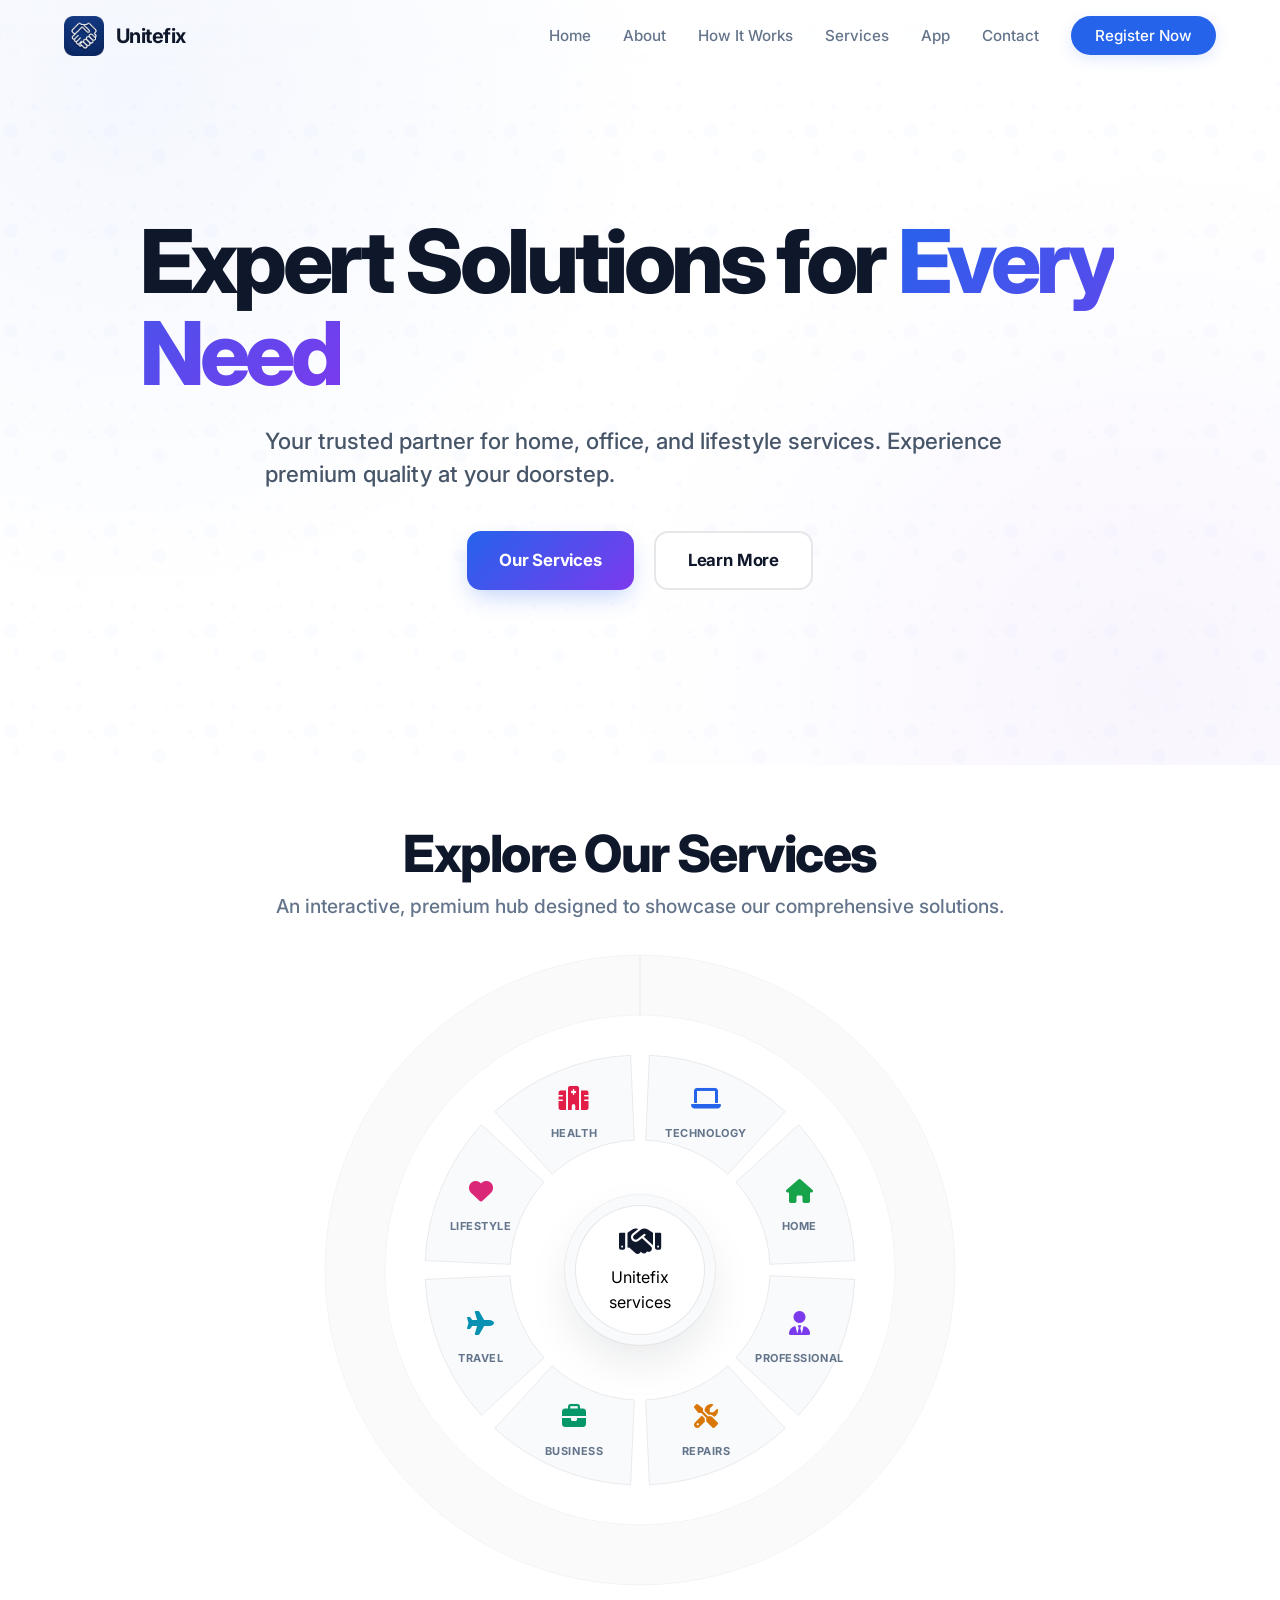
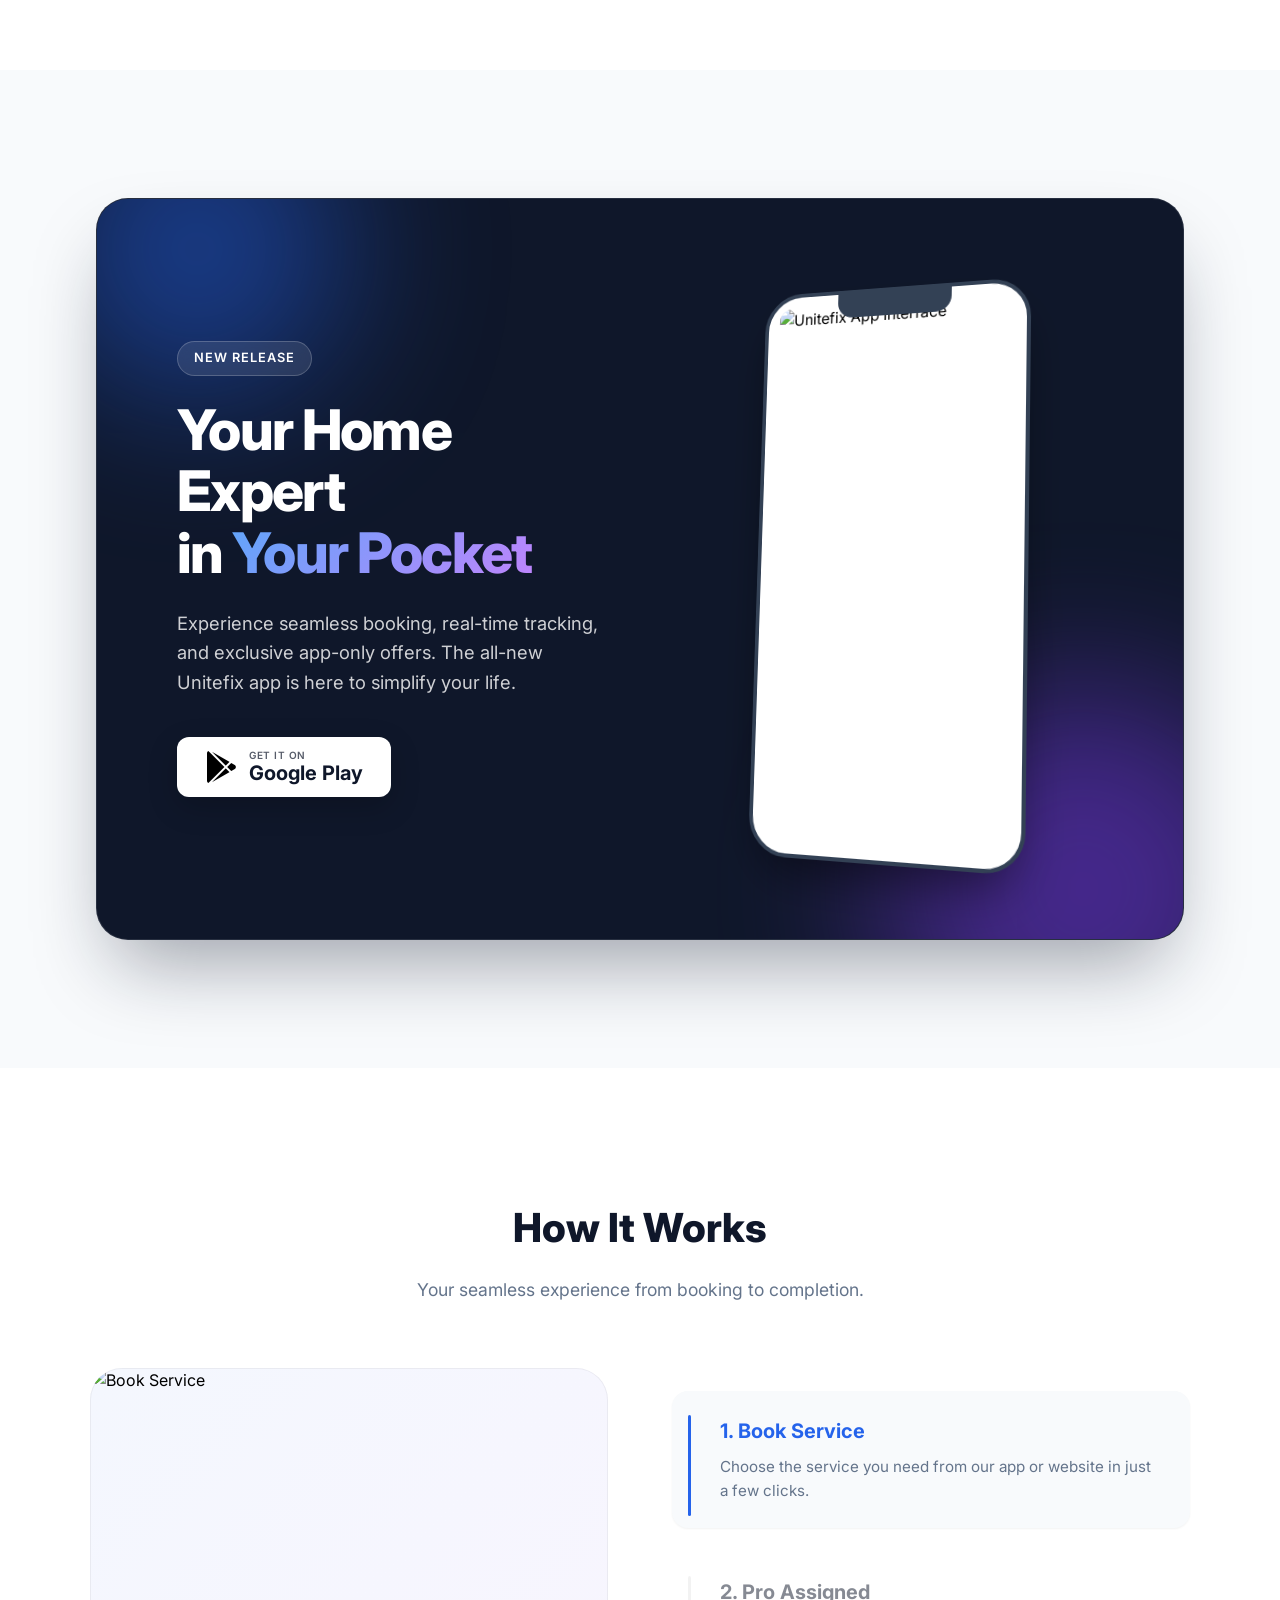
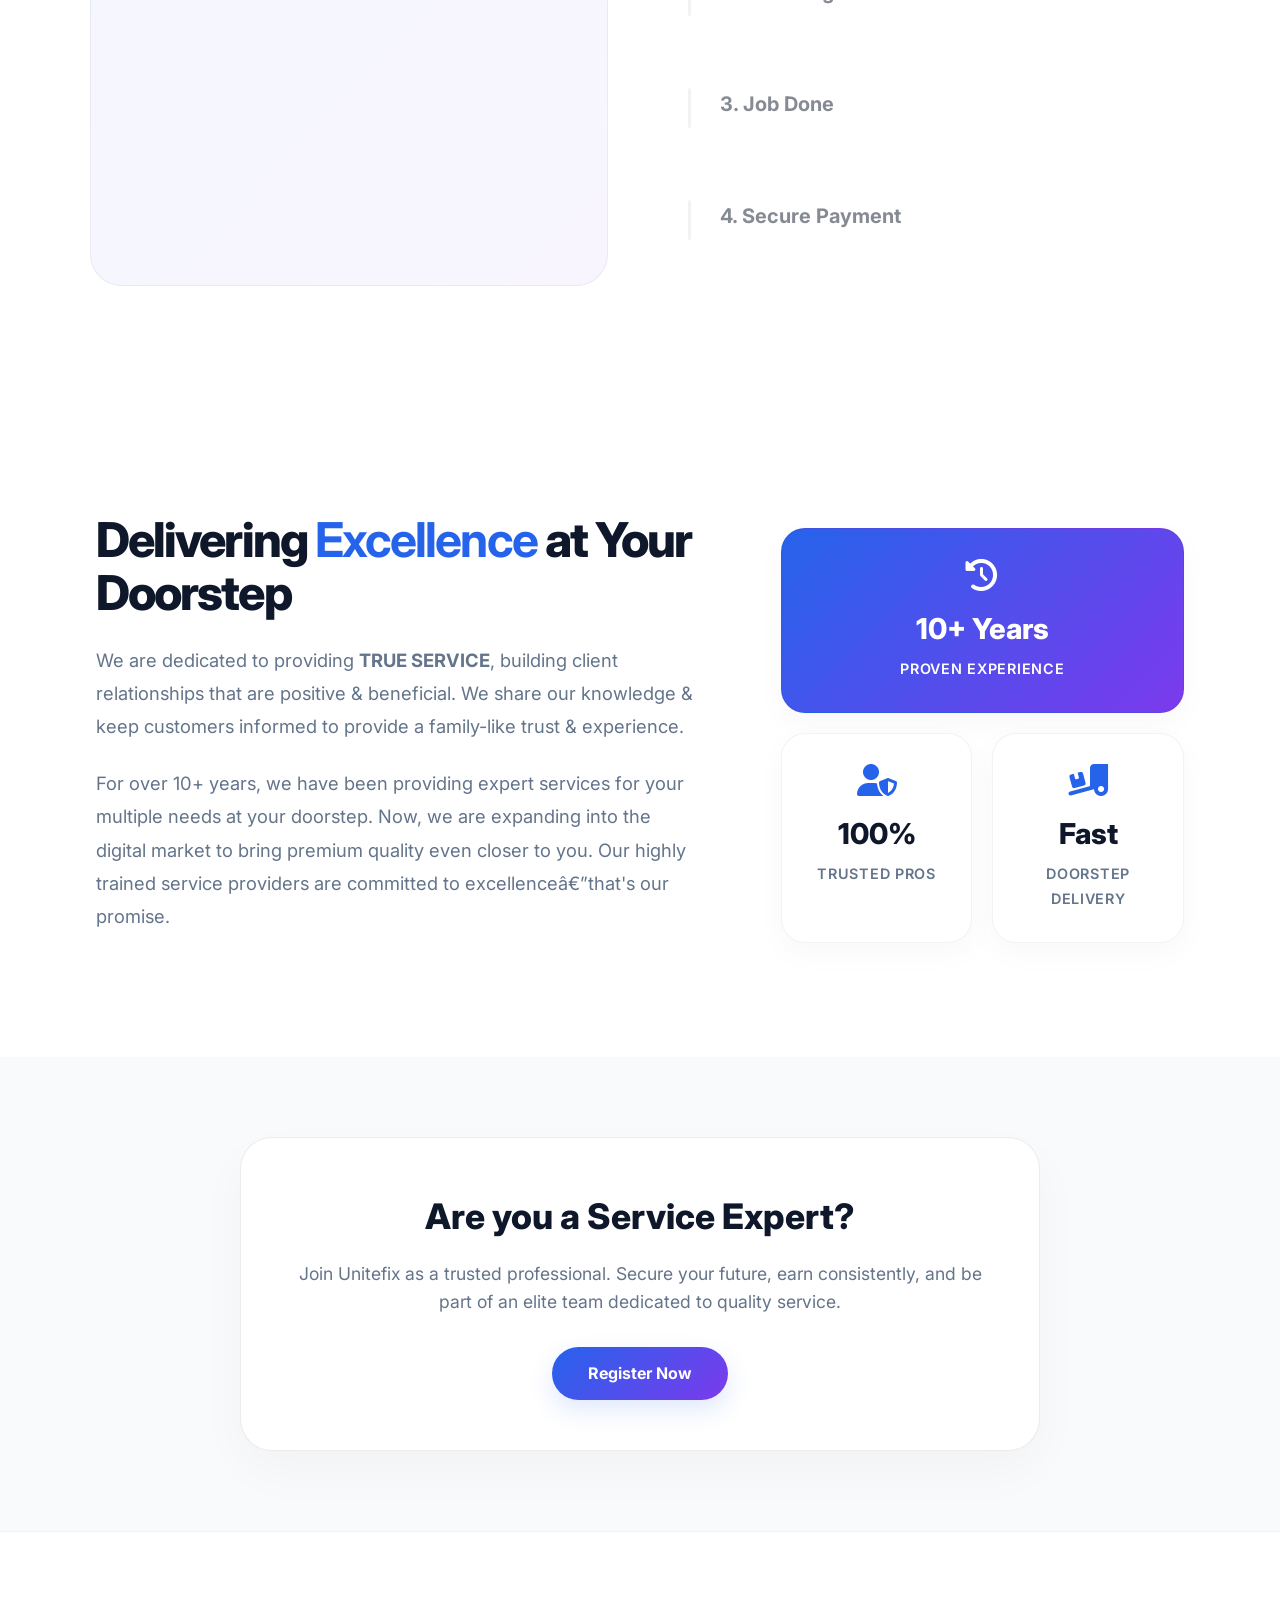
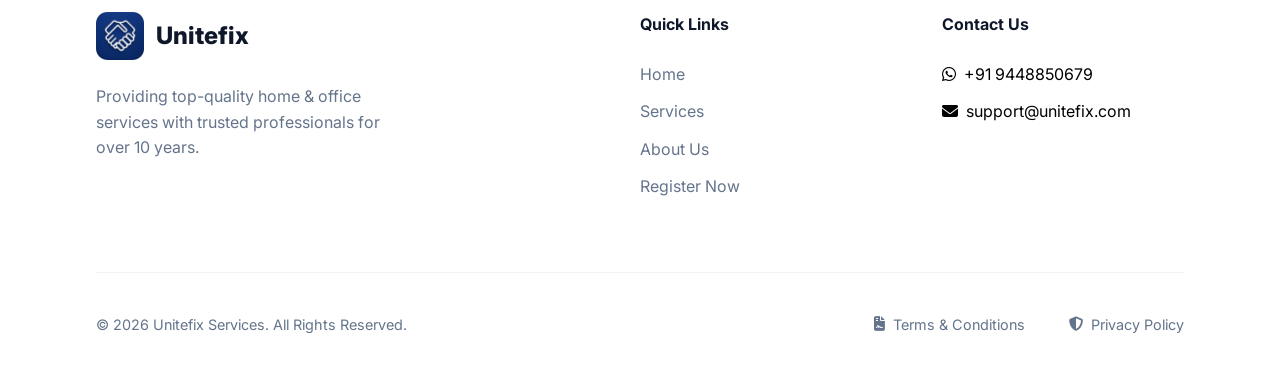
==== commit 6ed41f89: "fix: resolve 'undefined' on desktop radial wheel - cat.emoji renamed to cat.icon" ====
--- a/index.html
+++ b/index.html
@@ -1662,7 +1662,7 @@
         CATS.forEach((cat, i) => {
             const div = document.createElement('div');
             div.className = 'cat-seg';
-            div.innerHTML = `<div class="icon">${cat.emoji}</div><div class="label">${cat.label}</div>`;
+            div.innerHTML = `<div class="icon"><i class="${cat.icon}" style="font-size:24px; color:${cat.hex}"></i></div><div class="label">${cat.label}</div>`;
             div.addEventListener('mouseenter', () => activate(i));
             div.addEventListener('mouseleave', () => activate(-1));
             layers.appendChild(div);
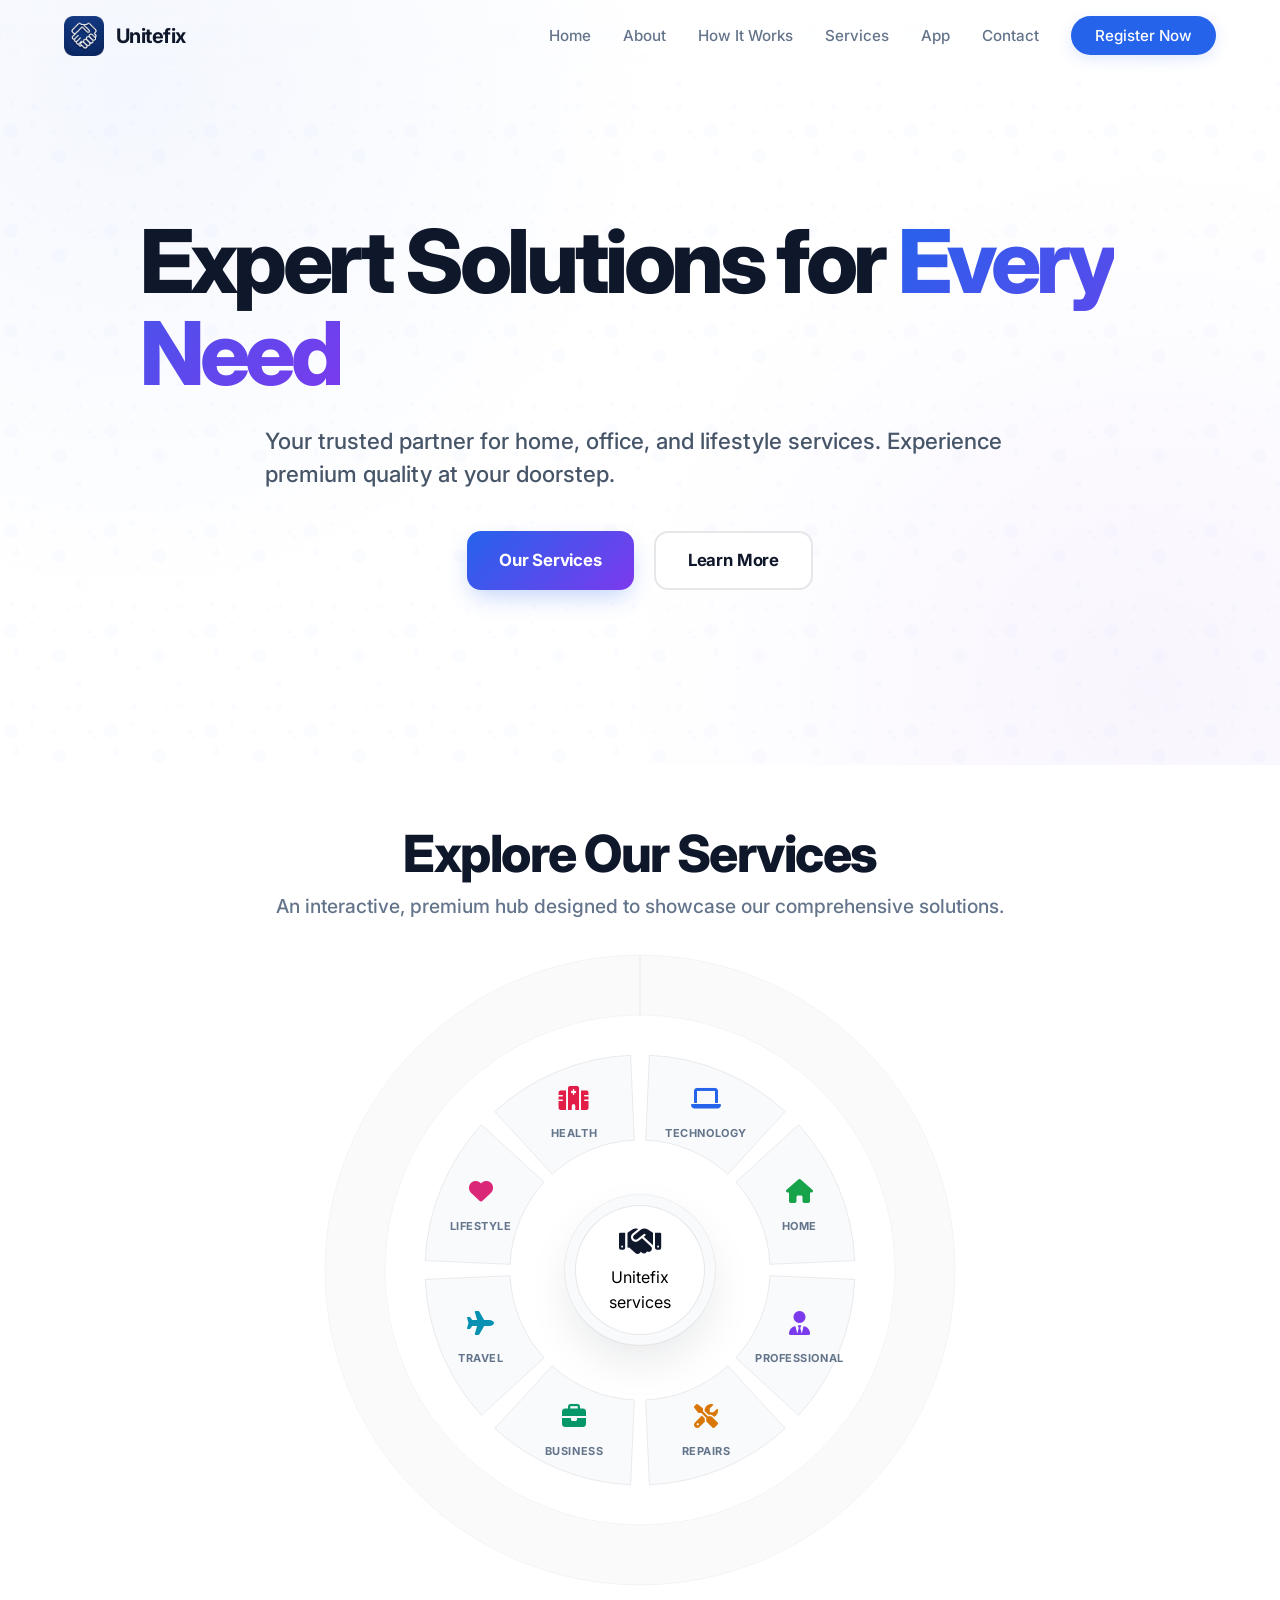
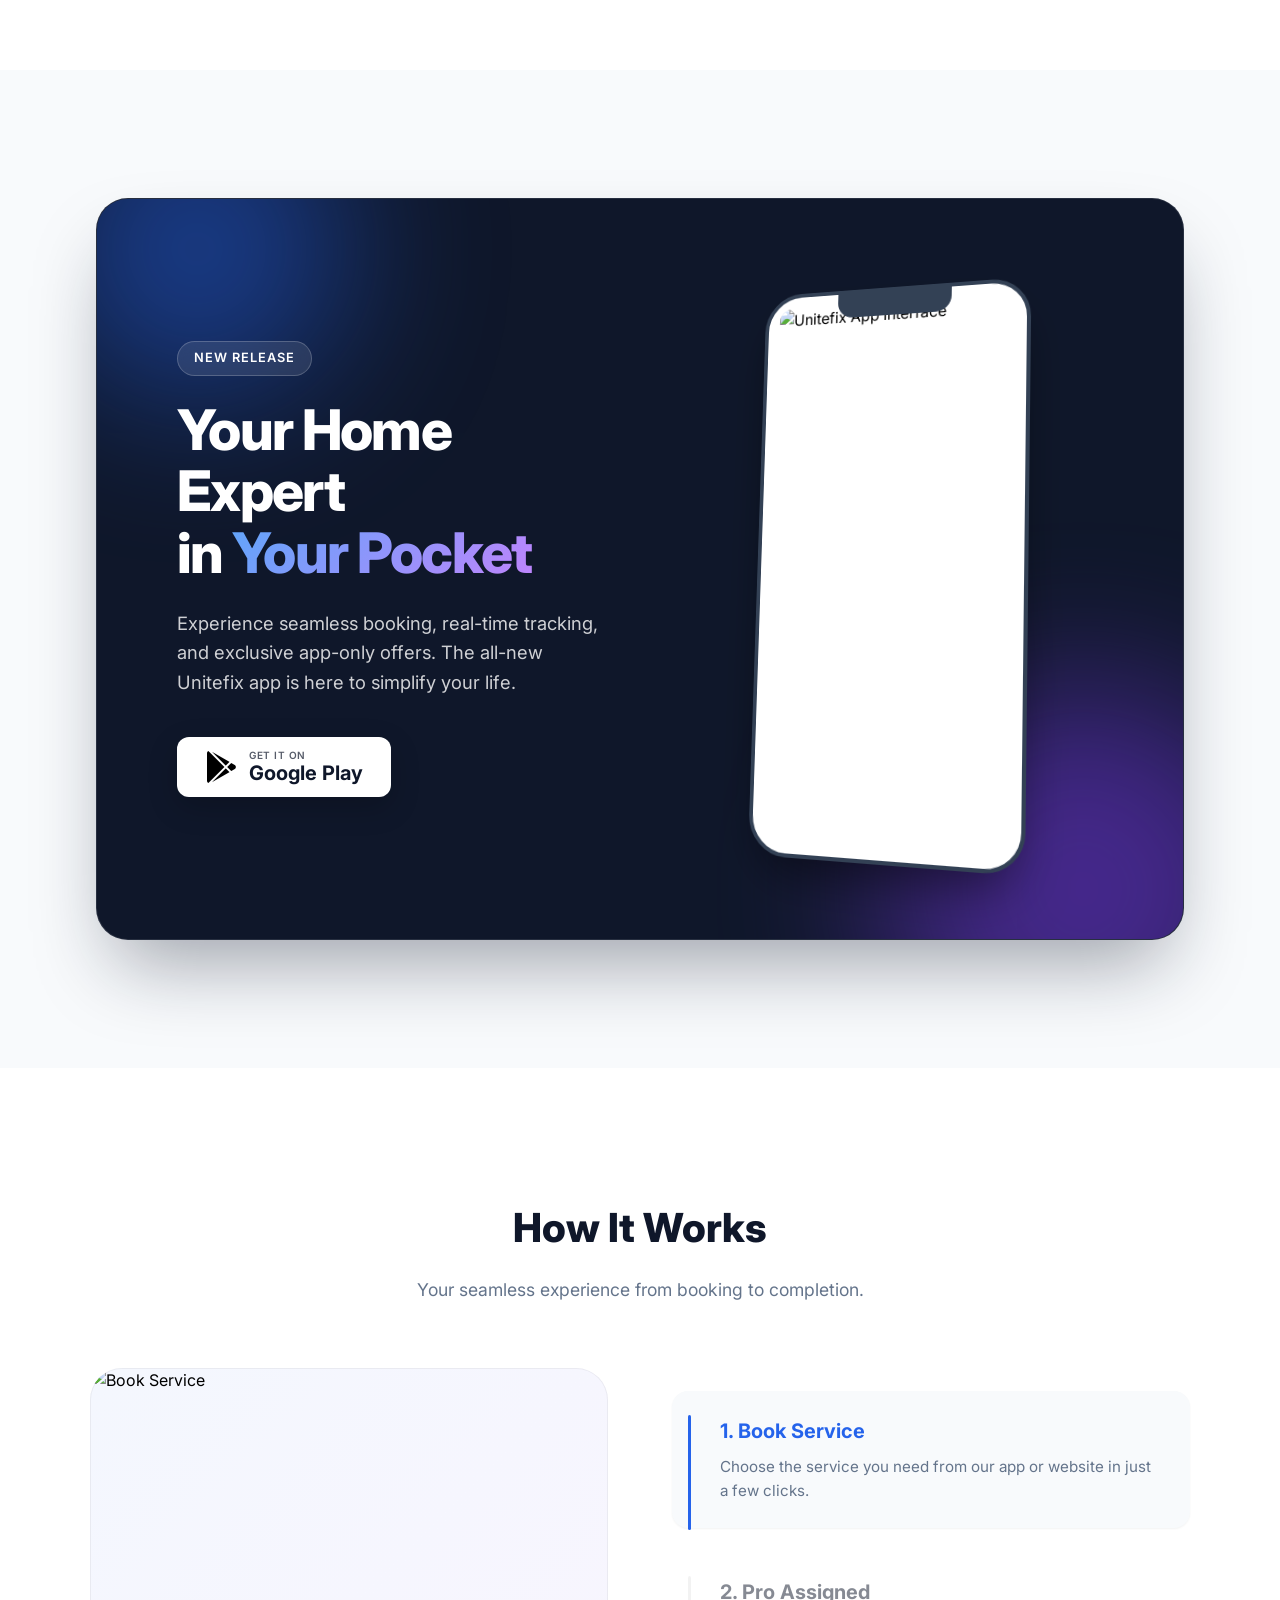
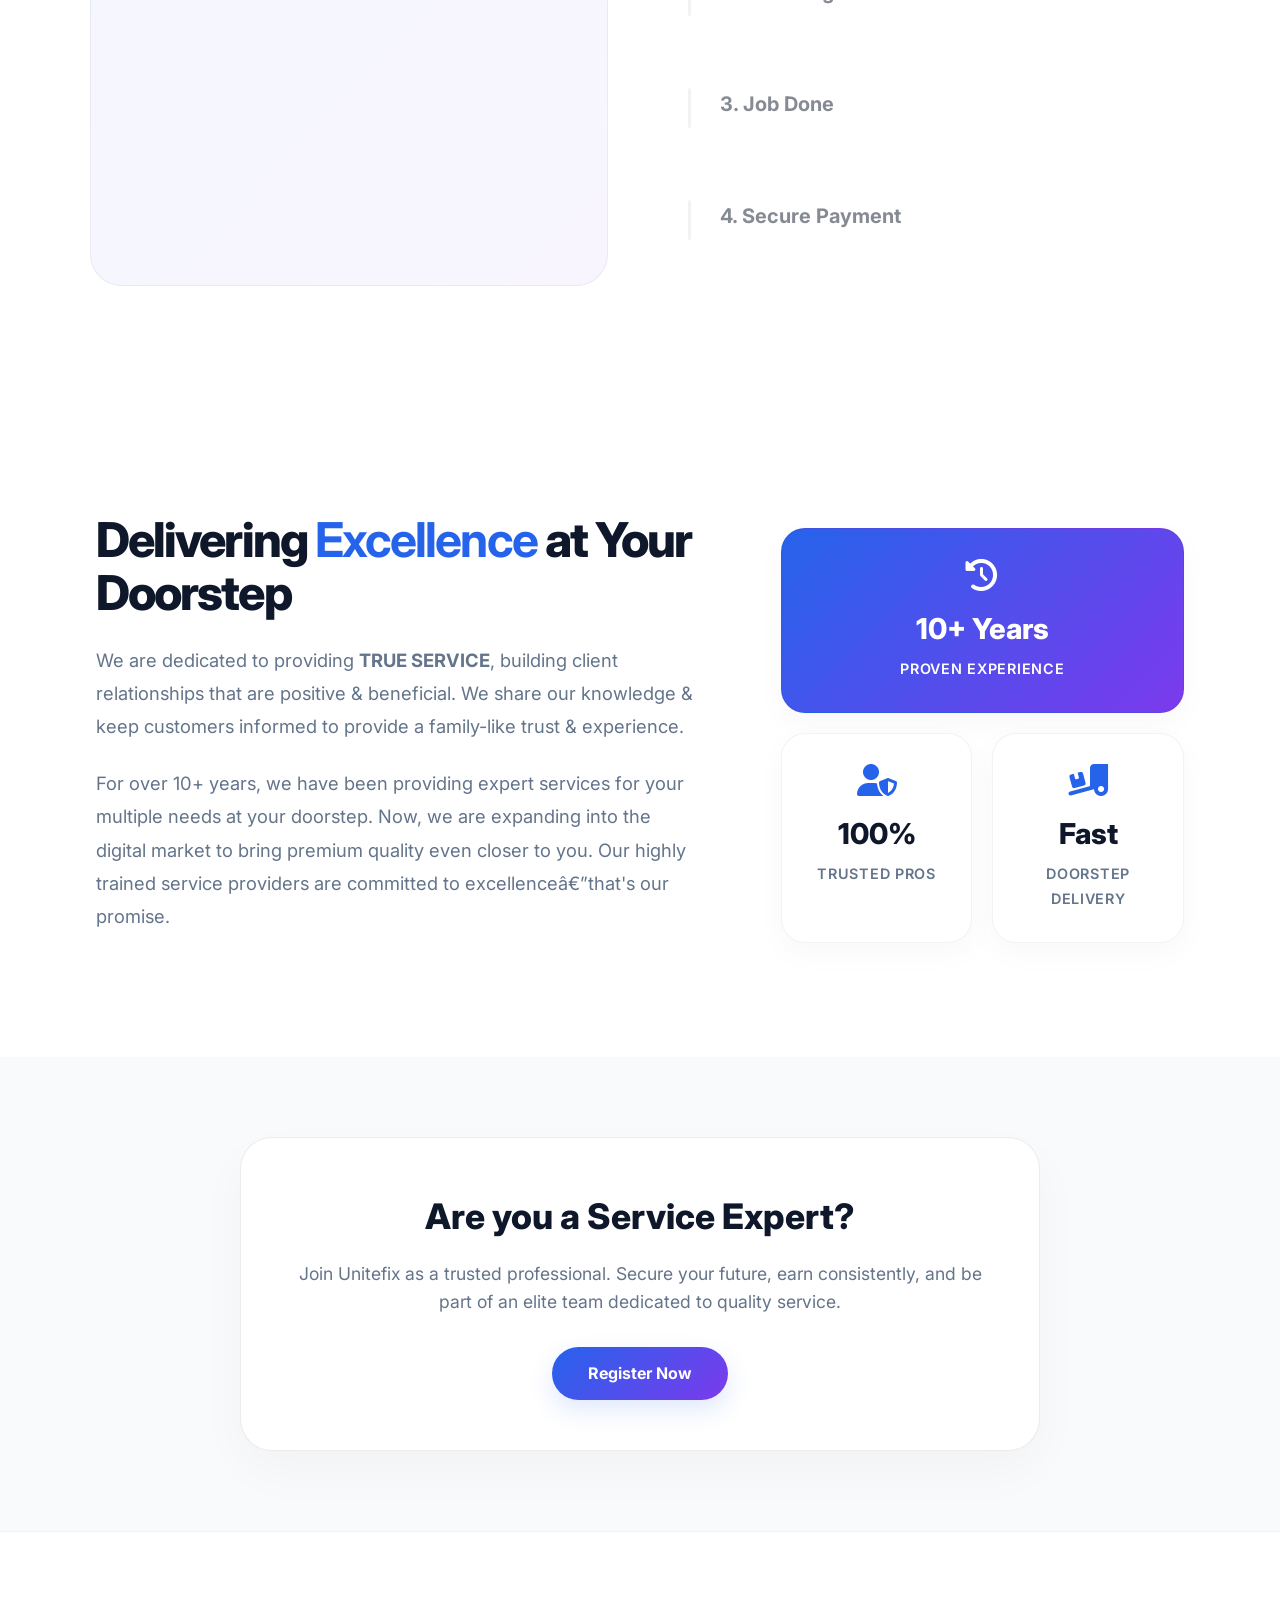
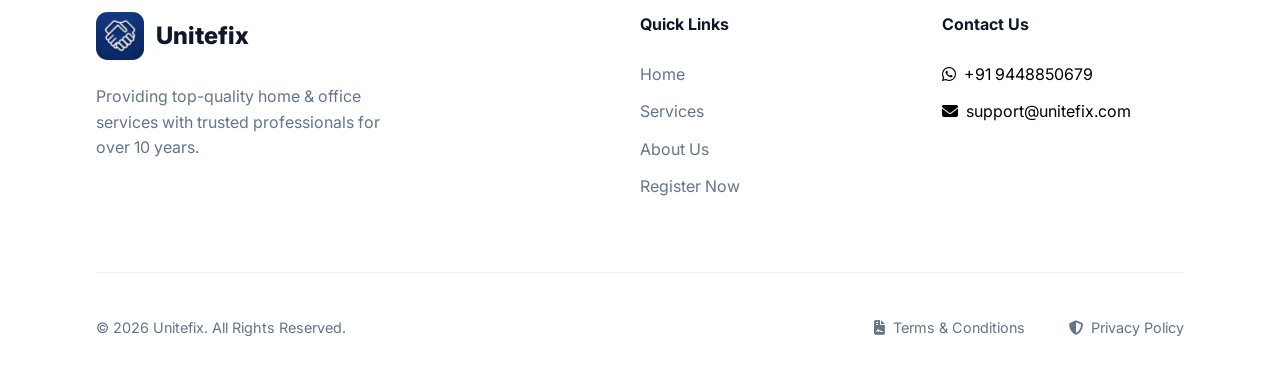
==== commit 263bccba: "Update legal entity name for Cashfree compliance" ====
--- a/index.html
+++ b/index.html
@@ -1600,7 +1600,8 @@
                 </div>
             </div>
             <div class="footer-bottom">
-                <p>&copy; 2026 Unitefix Services. All Rights Reserved.</p>
+                <p>&copy; 2026 Unitefix. All Rights Reserved.</p>
+                <p style="margin-top: 8px; font-size: 0.85em; color: rgba(255,255,255,0.7);">Operated by: <strong>Unitefix Services Private Limited</strong></p>
             <div class="legal-links">
                     <a href="assets/terms-and-conditions.pdf" target="_blank">
                         <i class="fas fa-file-contract"></i> Terms & Conditions
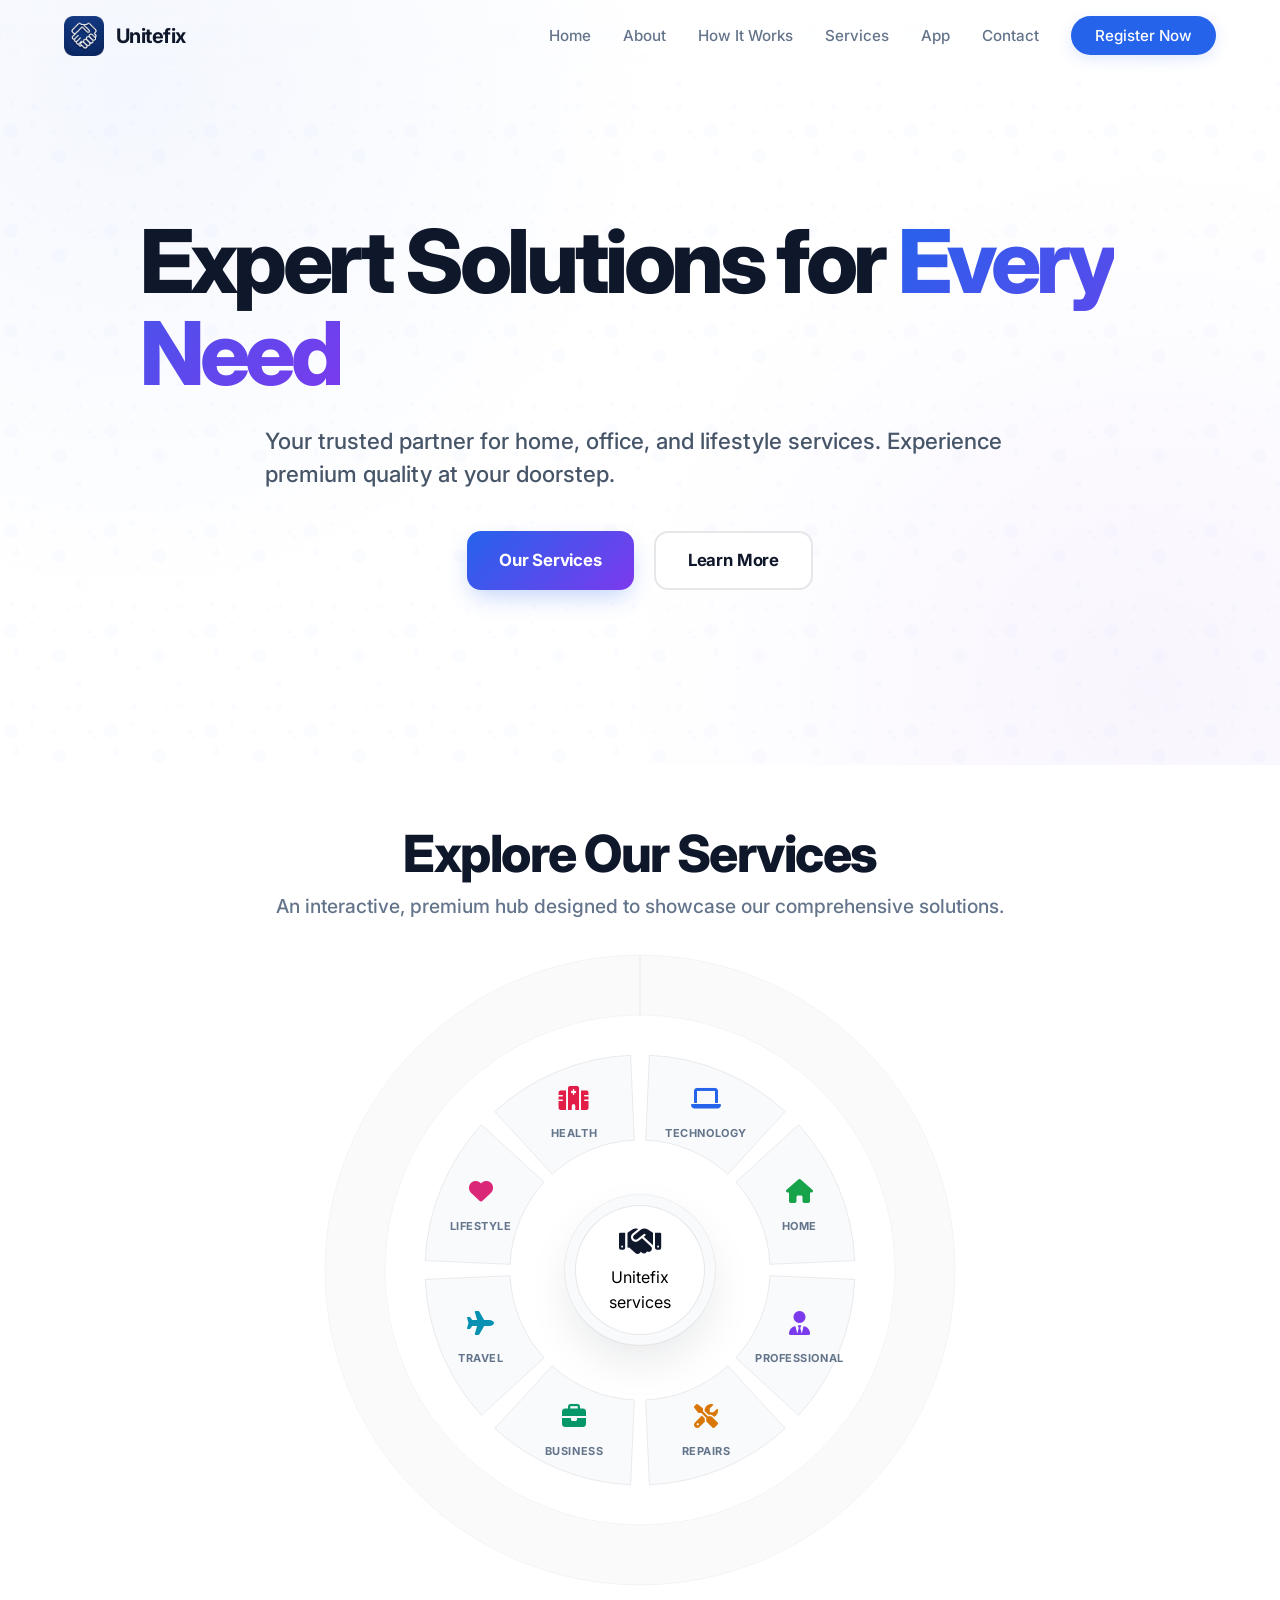
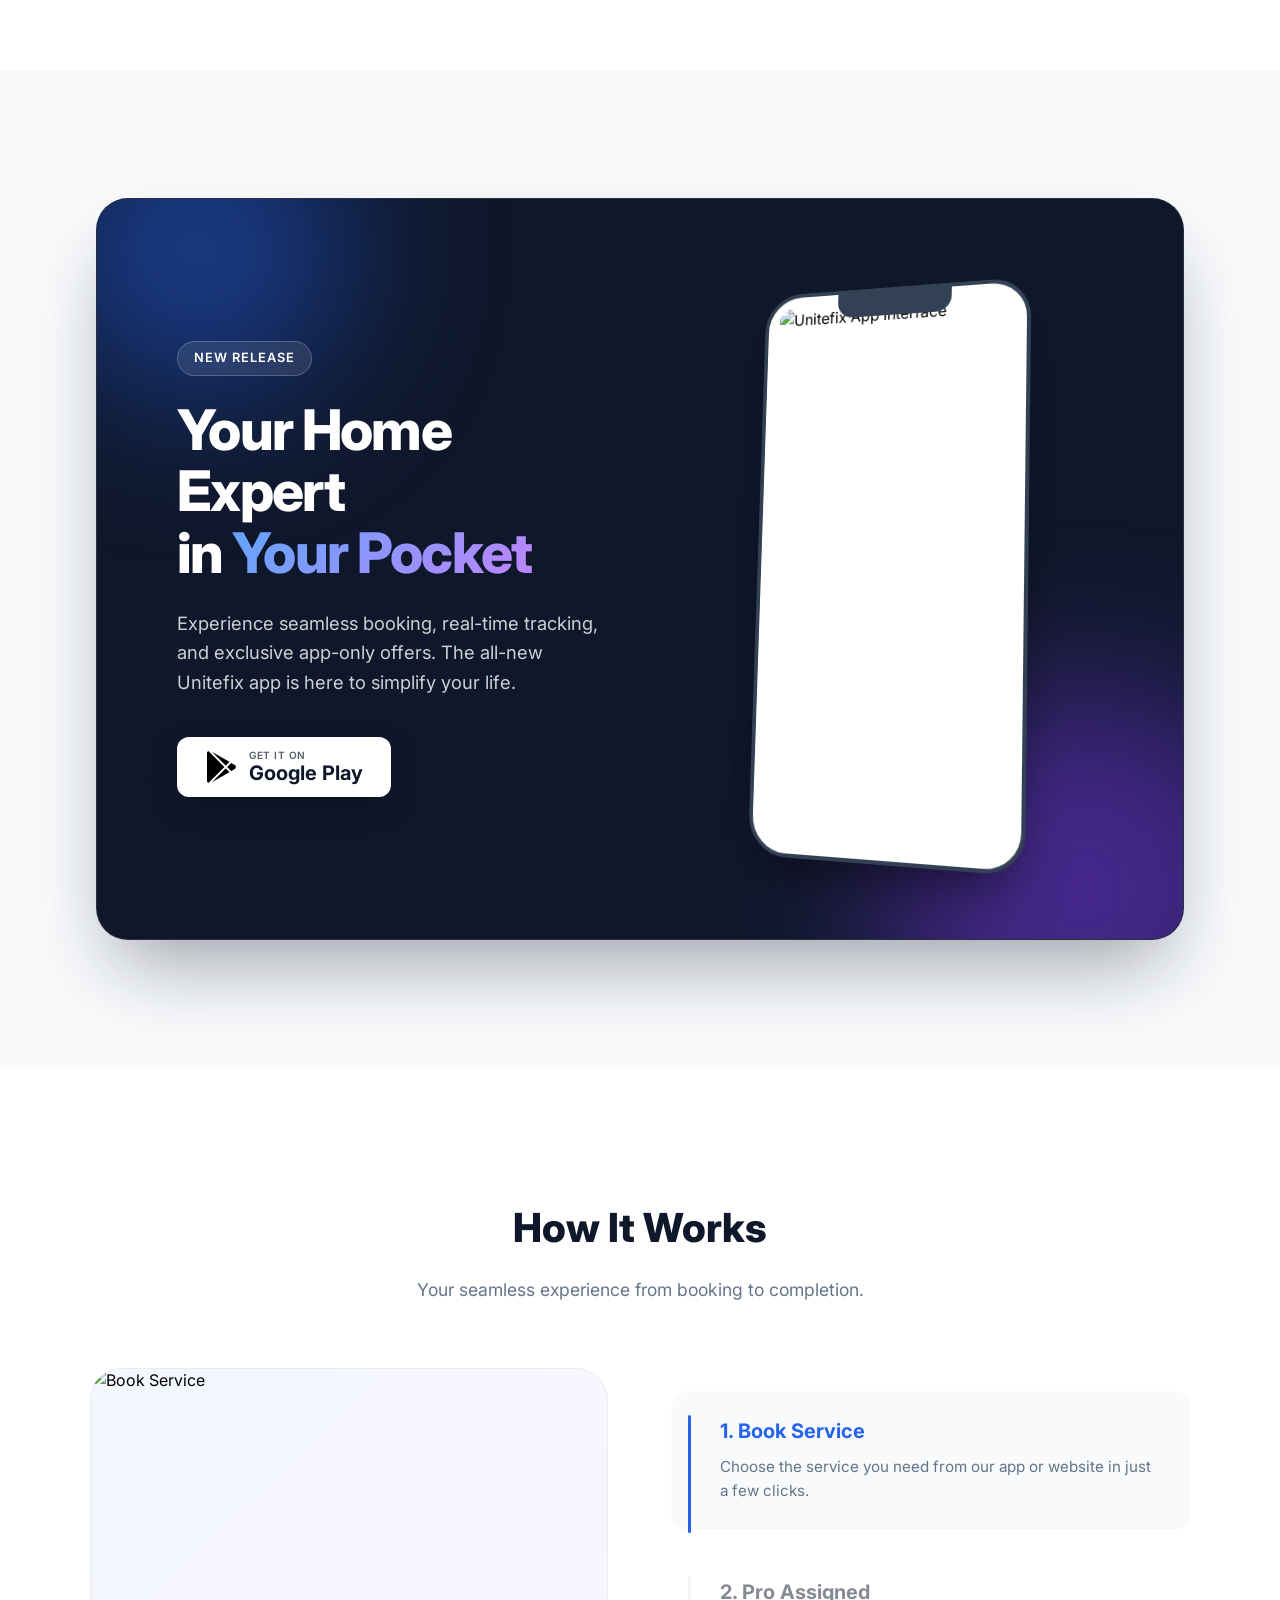
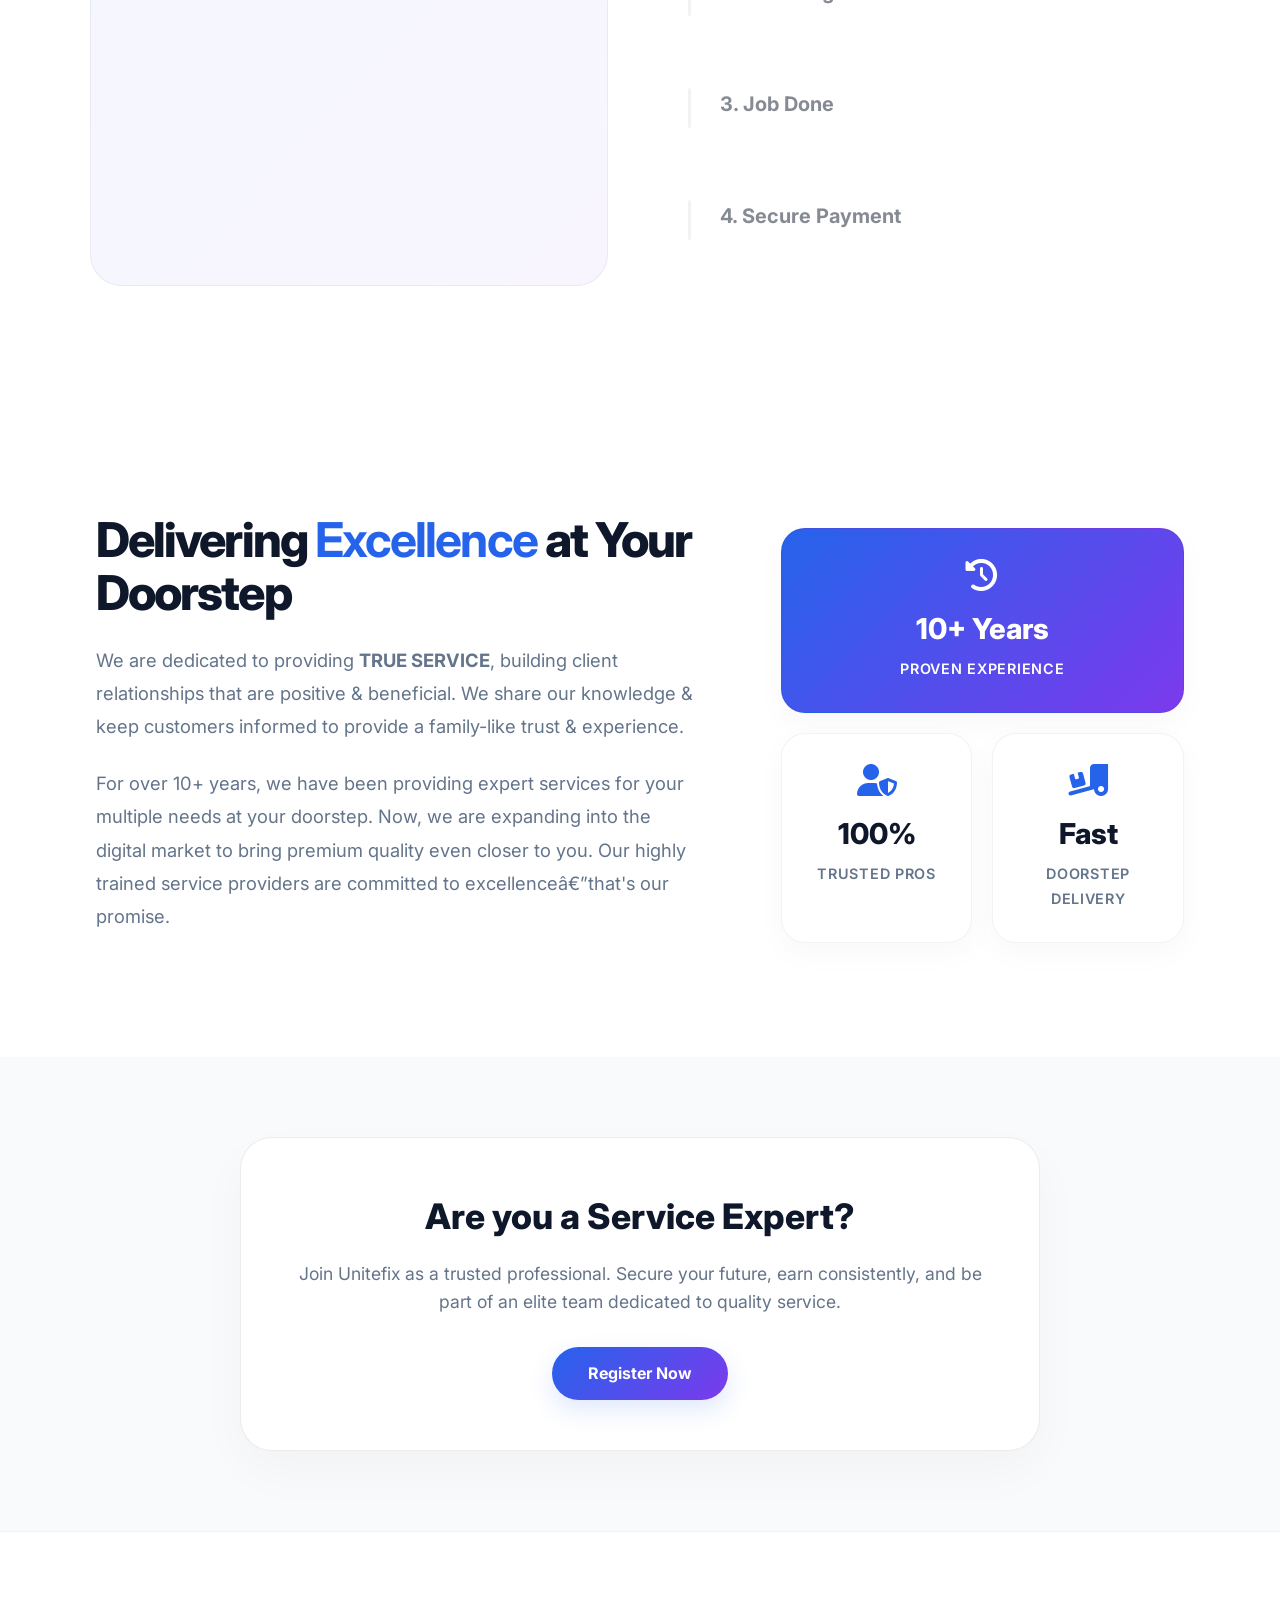
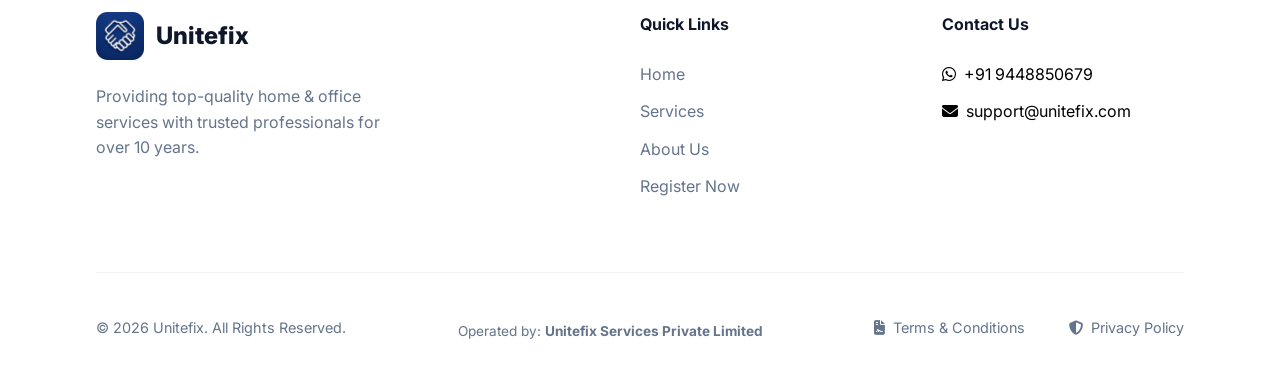
==== commit b9fc9bd7: "Fix legal name color visibility in footer" ====
--- a/index.html
+++ b/index.html
@@ -1601,7 +1601,7 @@
             </div>
             <div class="footer-bottom">
                 <p>&copy; 2026 Unitefix. All Rights Reserved.</p>
-                <p style="margin-top: 8px; font-size: 0.85em; color: rgba(255,255,255,0.7);">Operated by: <strong>Unitefix Services Private Limited</strong></p>
+                <p style="margin-top: 8px; font-size: 0.85em; color: var(--text-muted);">Operated by: <strong>Unitefix Services Private Limited</strong></p>
             <div class="legal-links">
                     <a href="assets/terms-and-conditions.pdf" target="_blank">
                         <i class="fas fa-file-contract"></i> Terms & Conditions
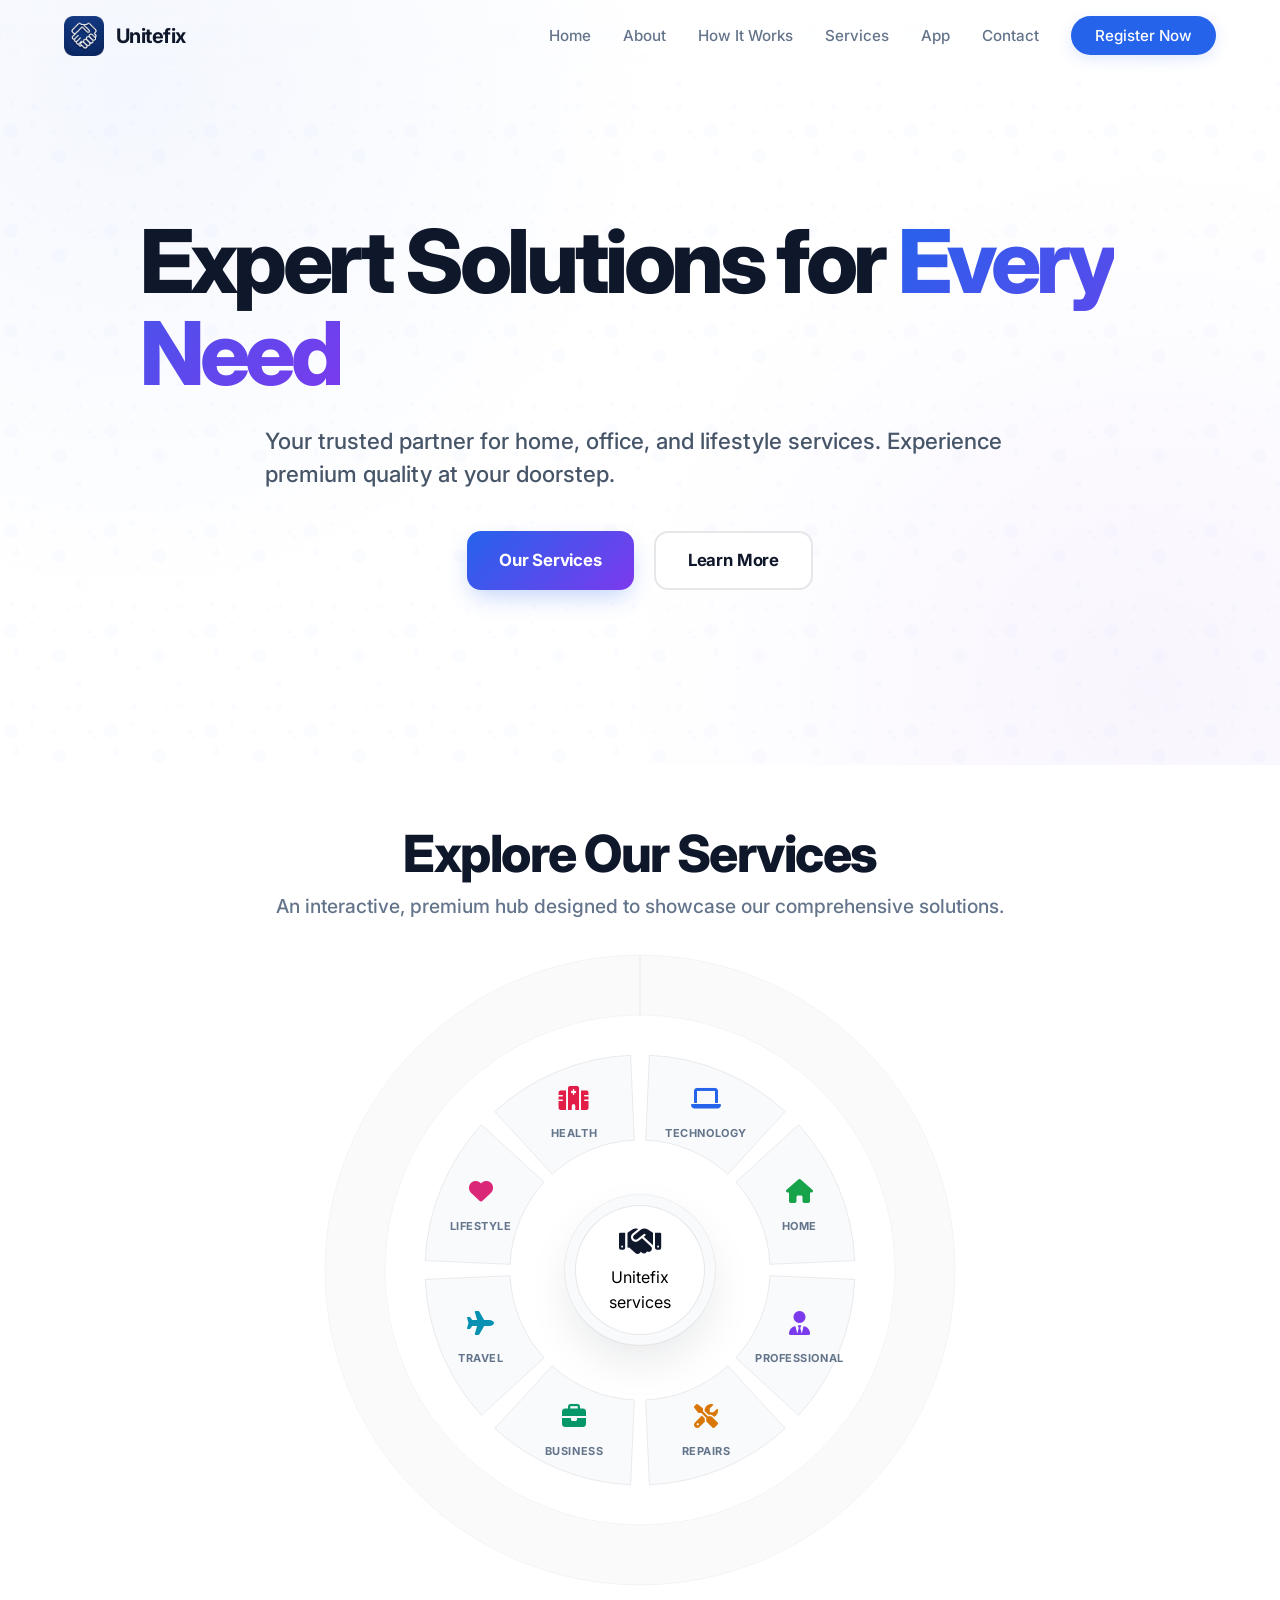
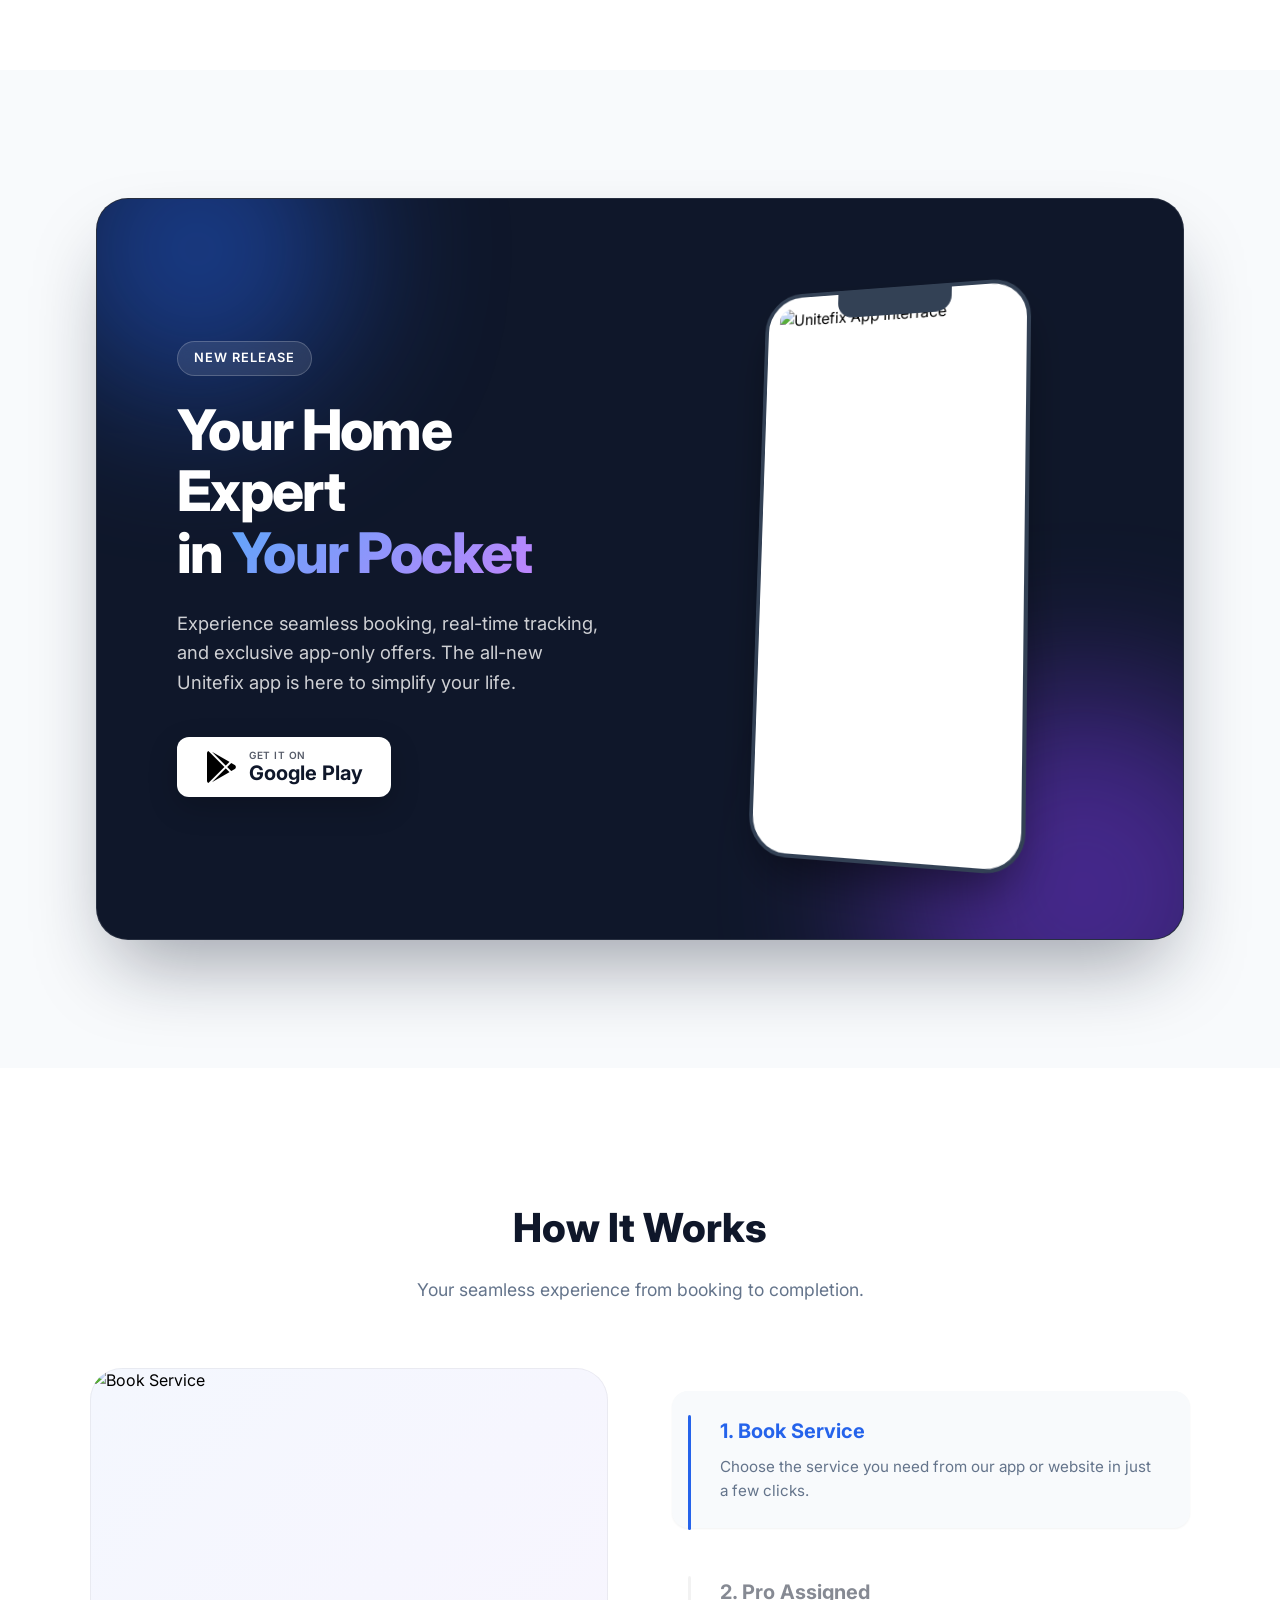
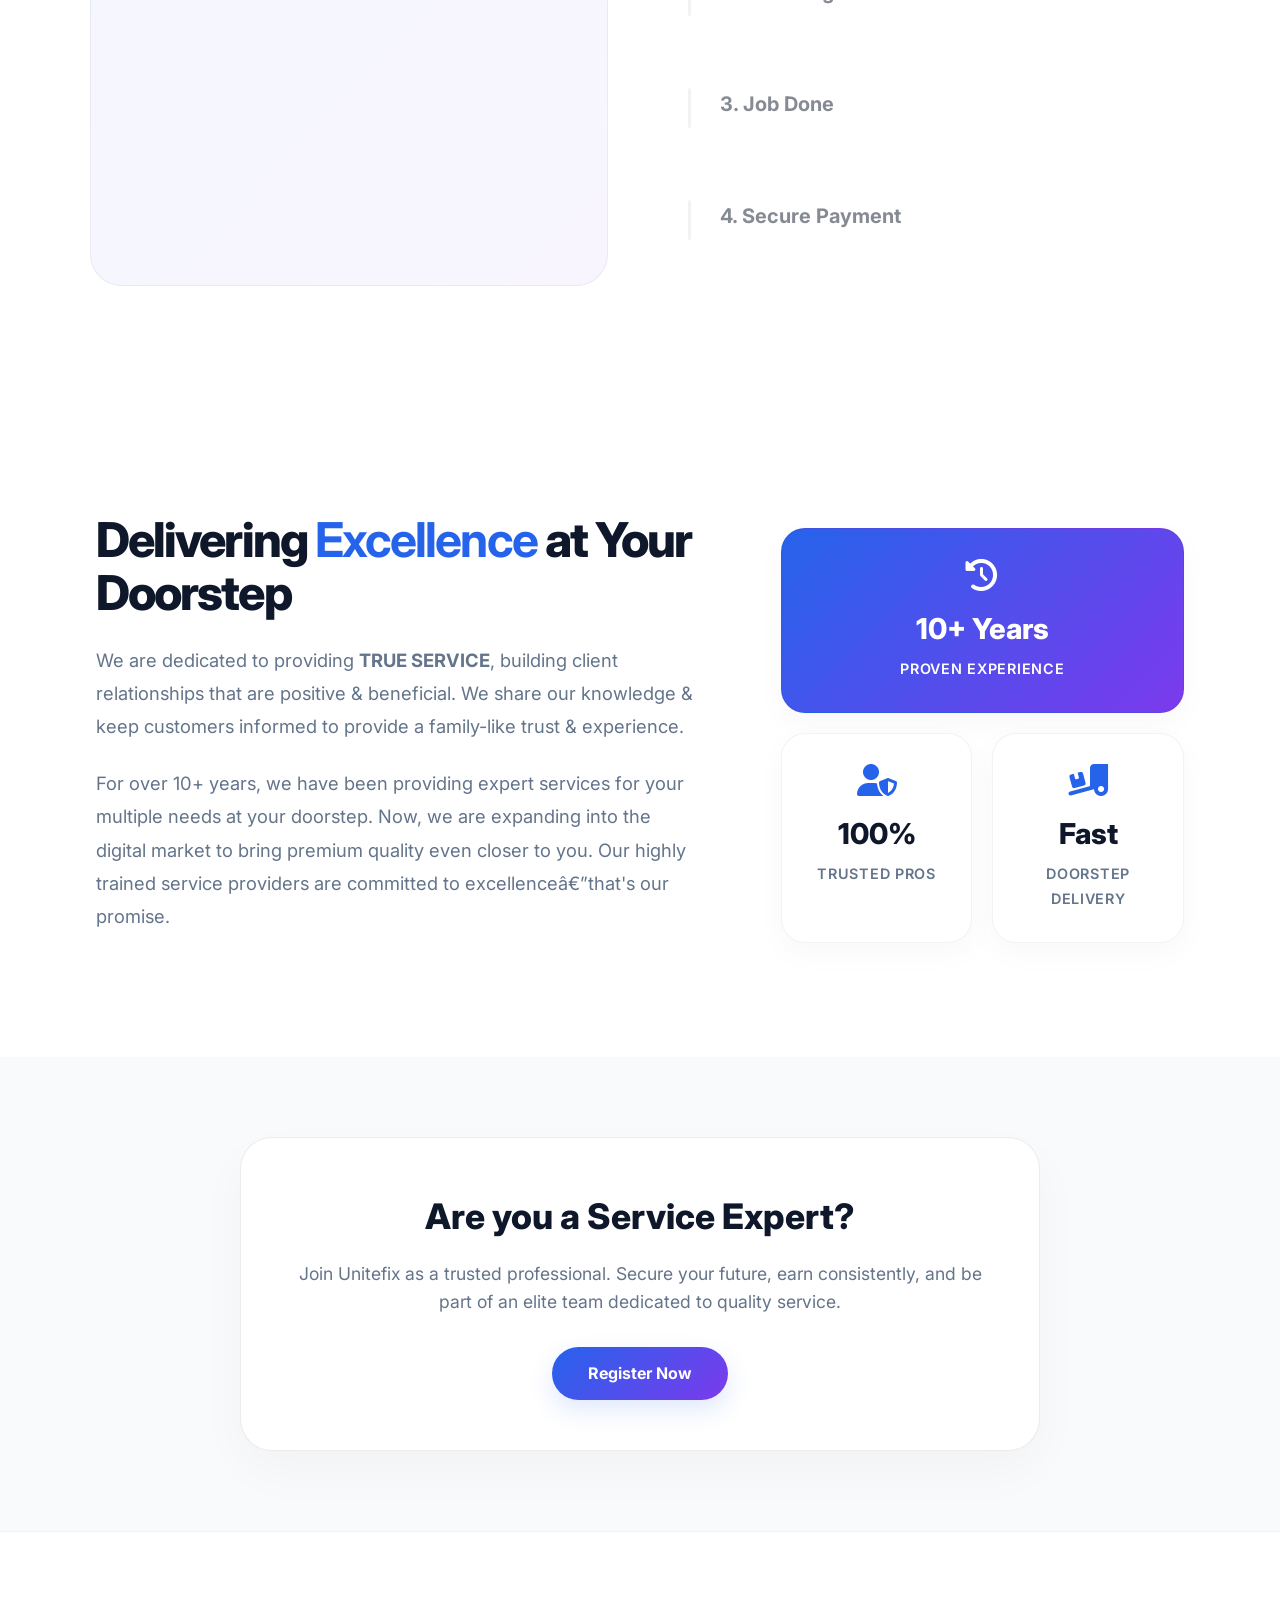
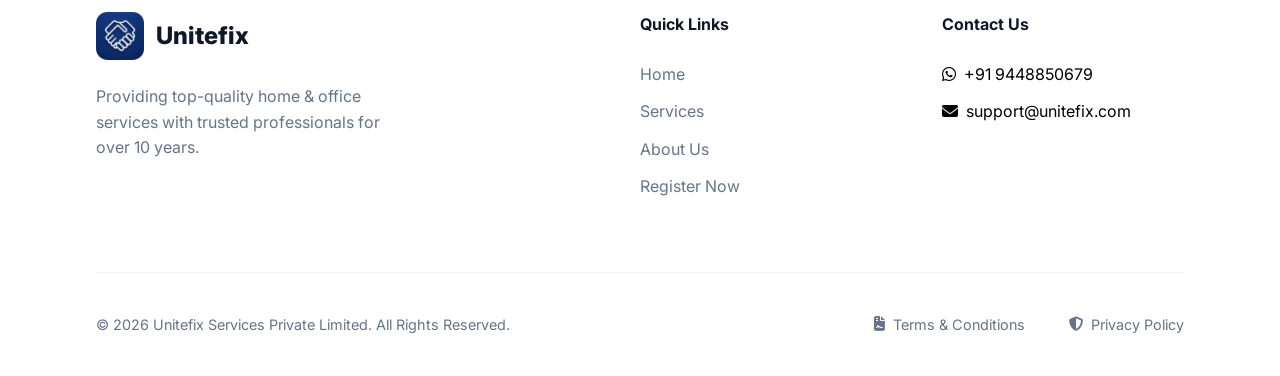
==== commit cbeec67f: "Update footer copyright to Unitefix Services Private Limited" ====
--- a/index.html
+++ b/index.html
@@ -1600,9 +1600,8 @@
                 </div>
             </div>
             <div class="footer-bottom">
-                <p>&copy; 2026 Unitefix. All Rights Reserved.</p>
-                <p style="margin-top: 8px; font-size: 0.85em; color: var(--text-muted);">Operated by: <strong>Unitefix Services Private Limited</strong></p>
-            <div class="legal-links">
+                <p>&copy; 2026 Unitefix Services Private Limited. All Rights Reserved.</p>
+                <div class="legal-links">
                     <a href="assets/terms-and-conditions.pdf" target="_blank">
                         <i class="fas fa-file-contract"></i> Terms & Conditions
                     </a>
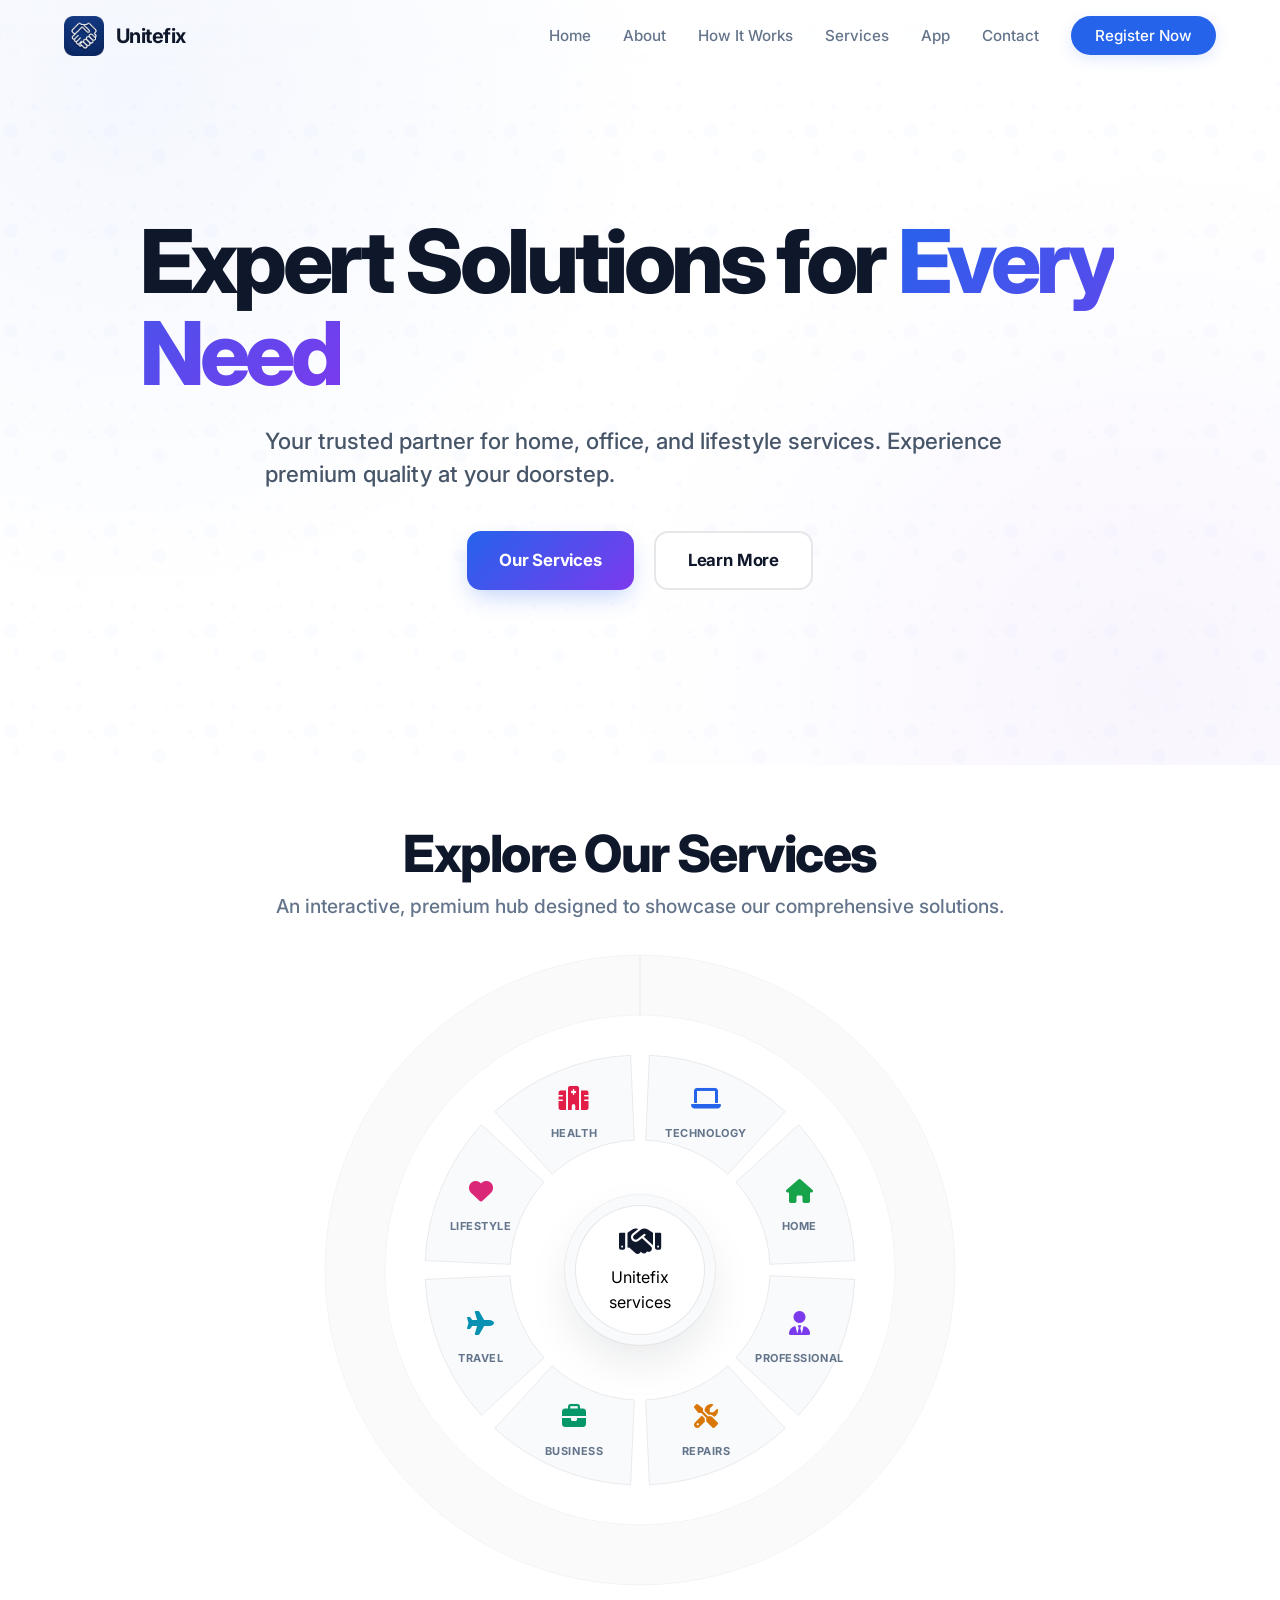
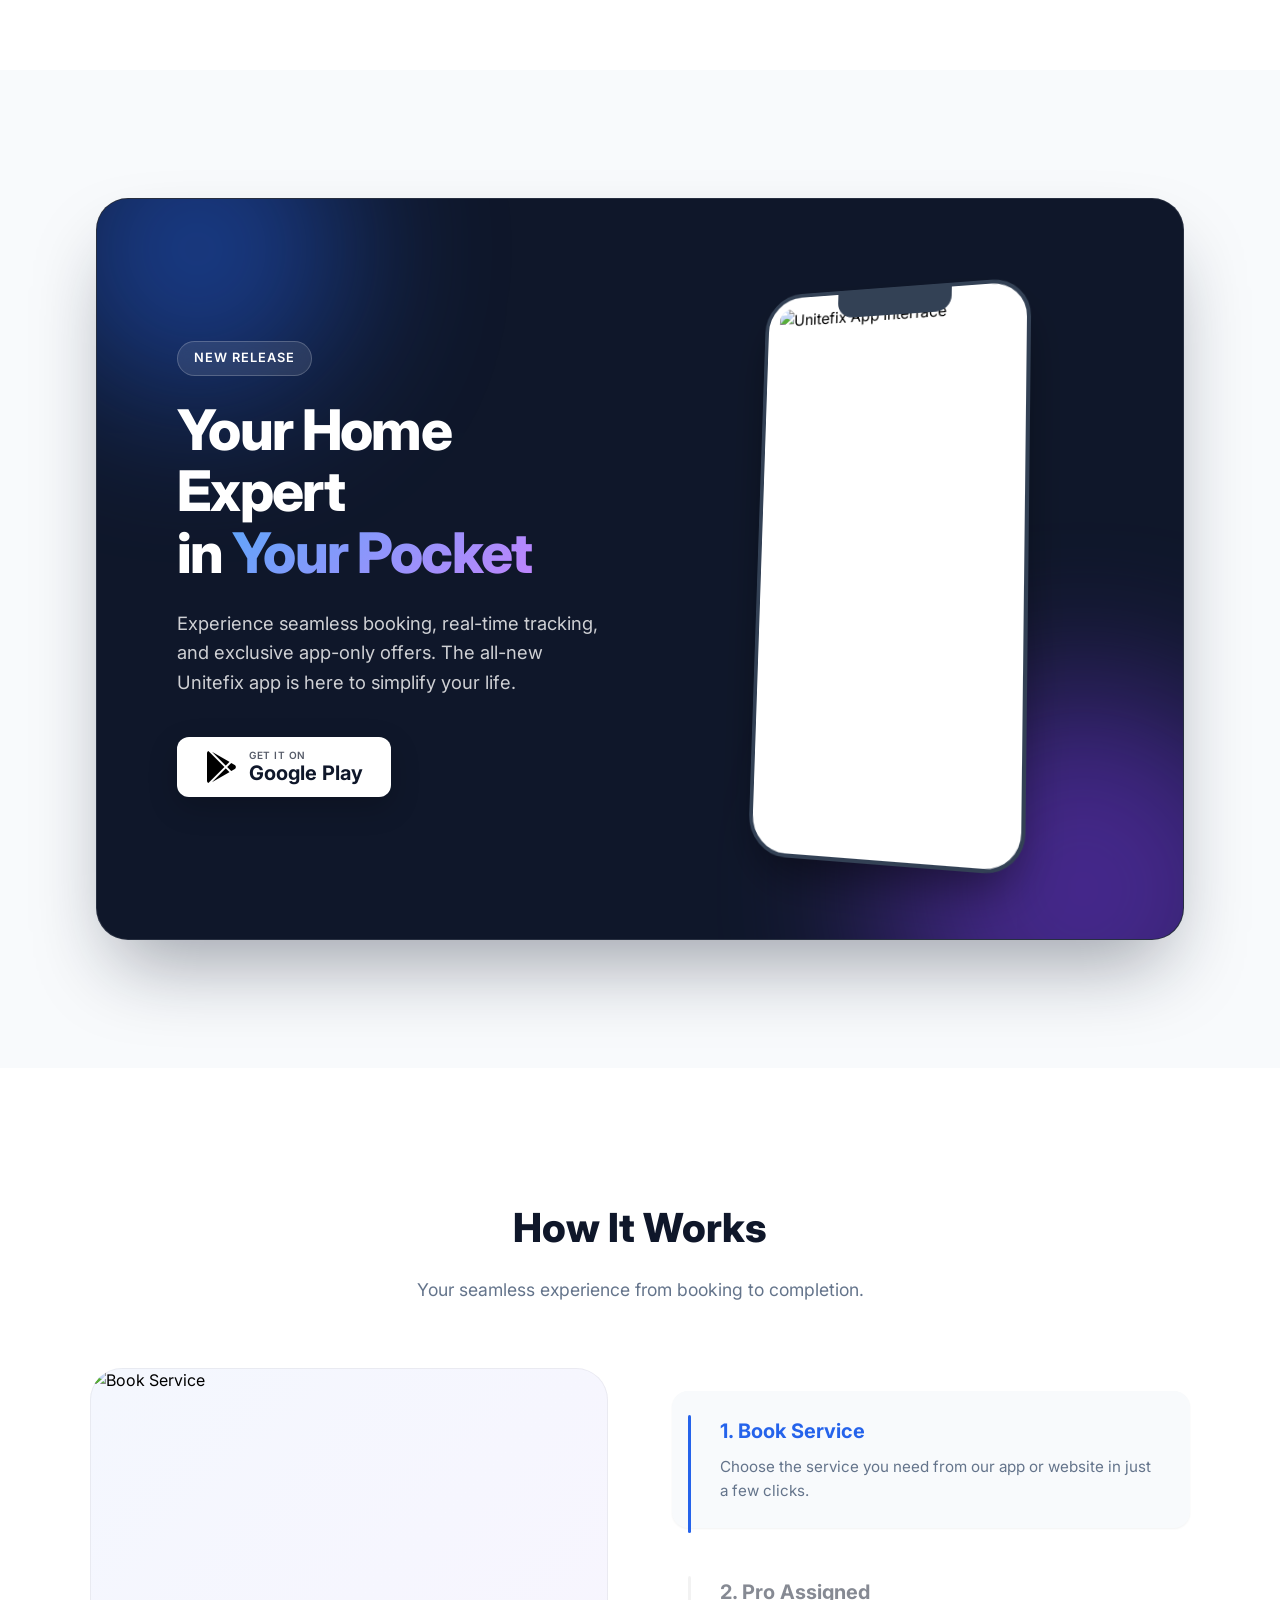
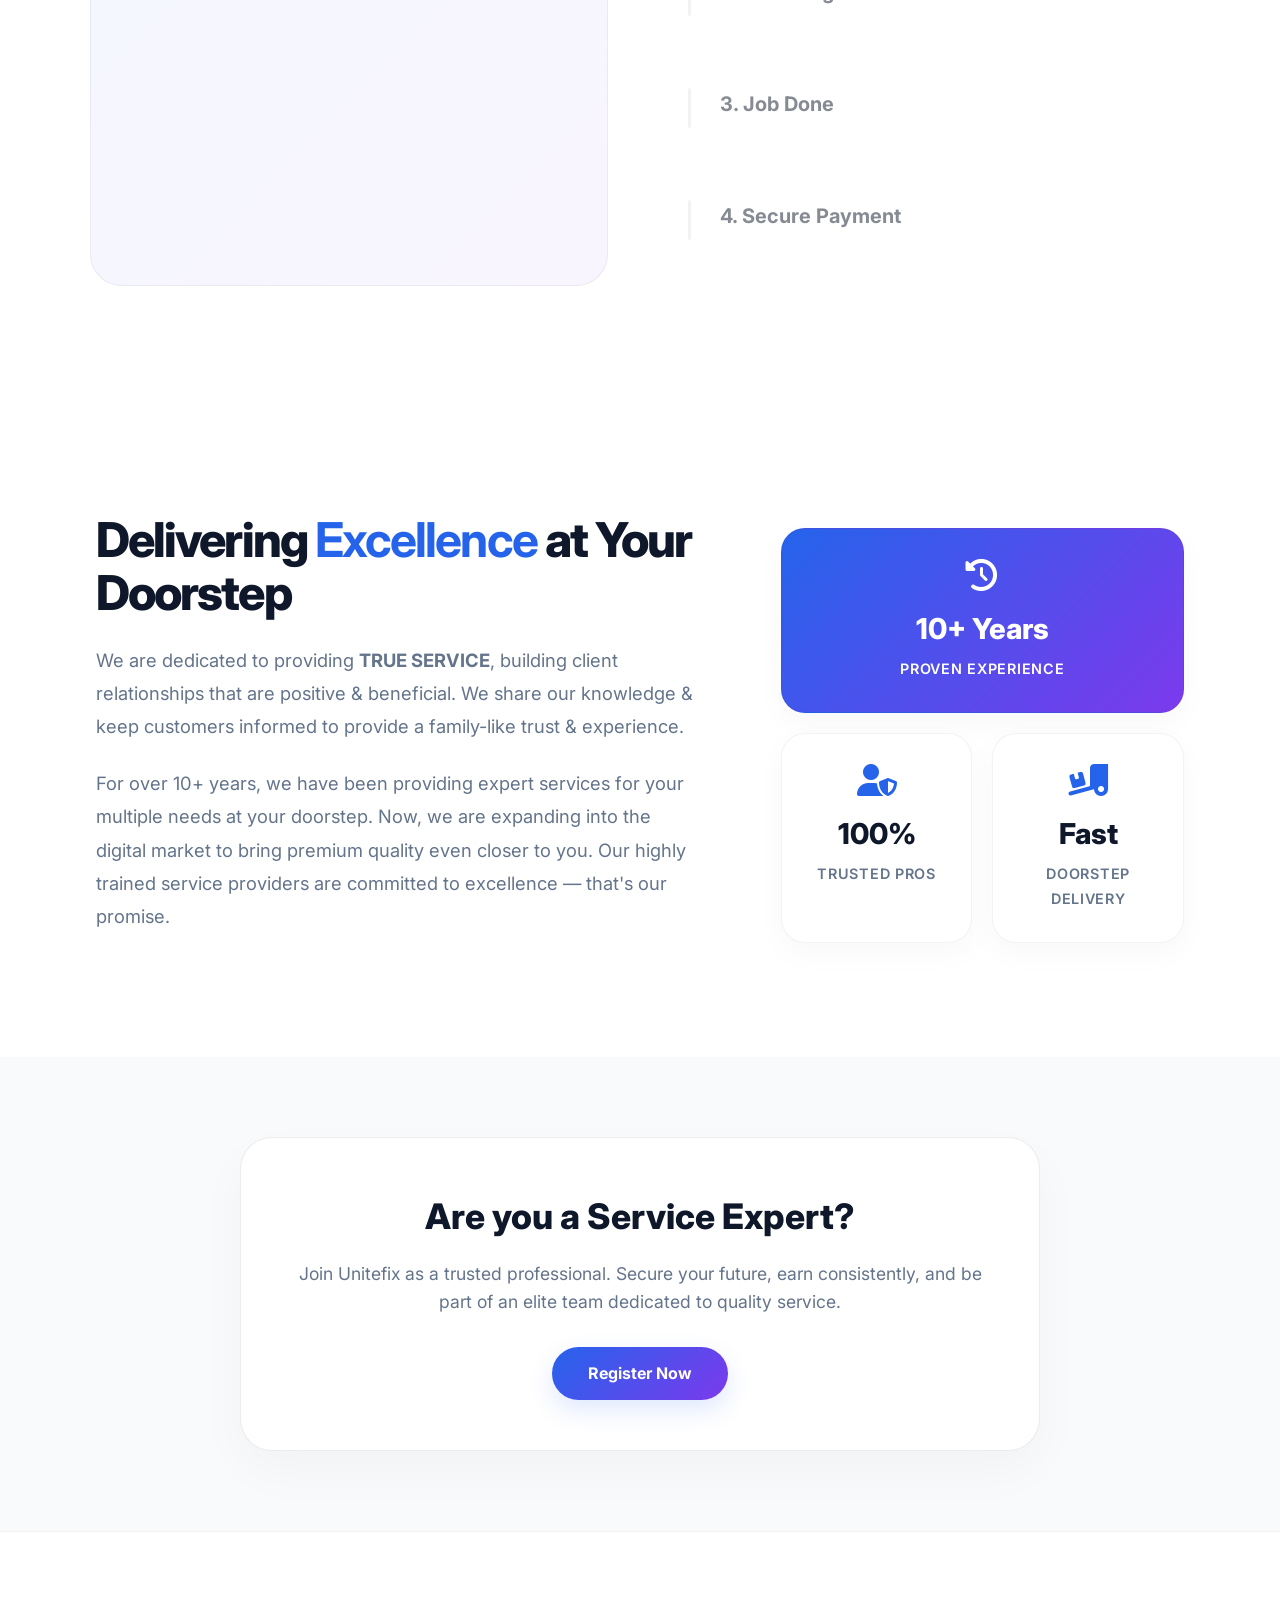
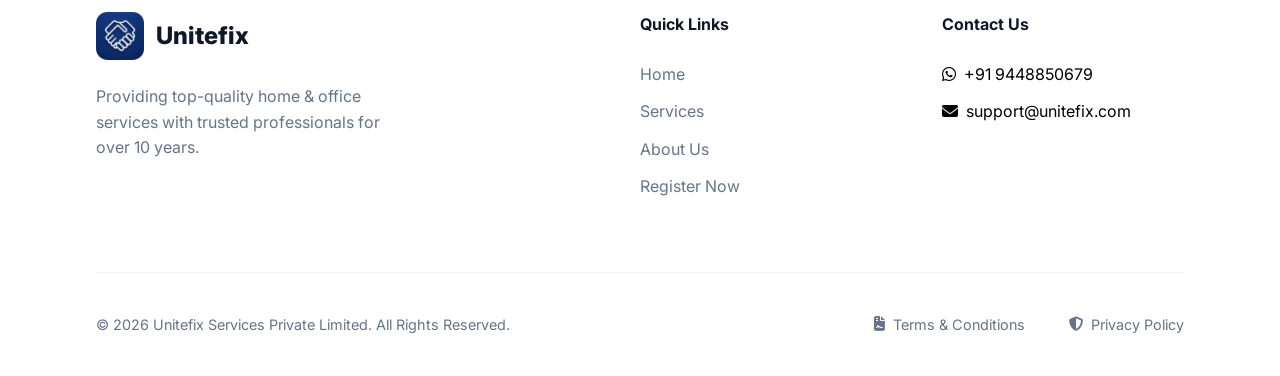
==== commit 4baafcc1: "Fix em-dash character encoding on About section" ====
--- a/index.html
+++ b/index.html
@@ -1523,7 +1523,7 @@
                 <div class="about-text">
                     <h2>Delivering <span class="highlight">Excellence</span> at Your Doorstep</h2>
                     <p>We are dedicated to providing <strong>TRUE SERVICE</strong>, building client relationships that are positive & beneficial. We share our knowledge & keep customers informed to provide a family-like trust & experience.</p>
-                    <p>For over 10+ years, we have been providing expert services for your multiple needs at your doorstep. Now, we are expanding into the digital market to bring premium quality even closer to you. Our highly trained service providers are committed to excellenceâ€”that's our promise.</p>
+                    <p>For over 10+ years, we have been providing expert services for your multiple needs at your doorstep. Now, we are expanding into the digital market to bring premium quality even closer to you. Our highly trained service providers are committed to excellence &mdash; that's our promise.</p>
                 </div>
                 <div class="stats-grid">
                     <div class="stat-card featured">
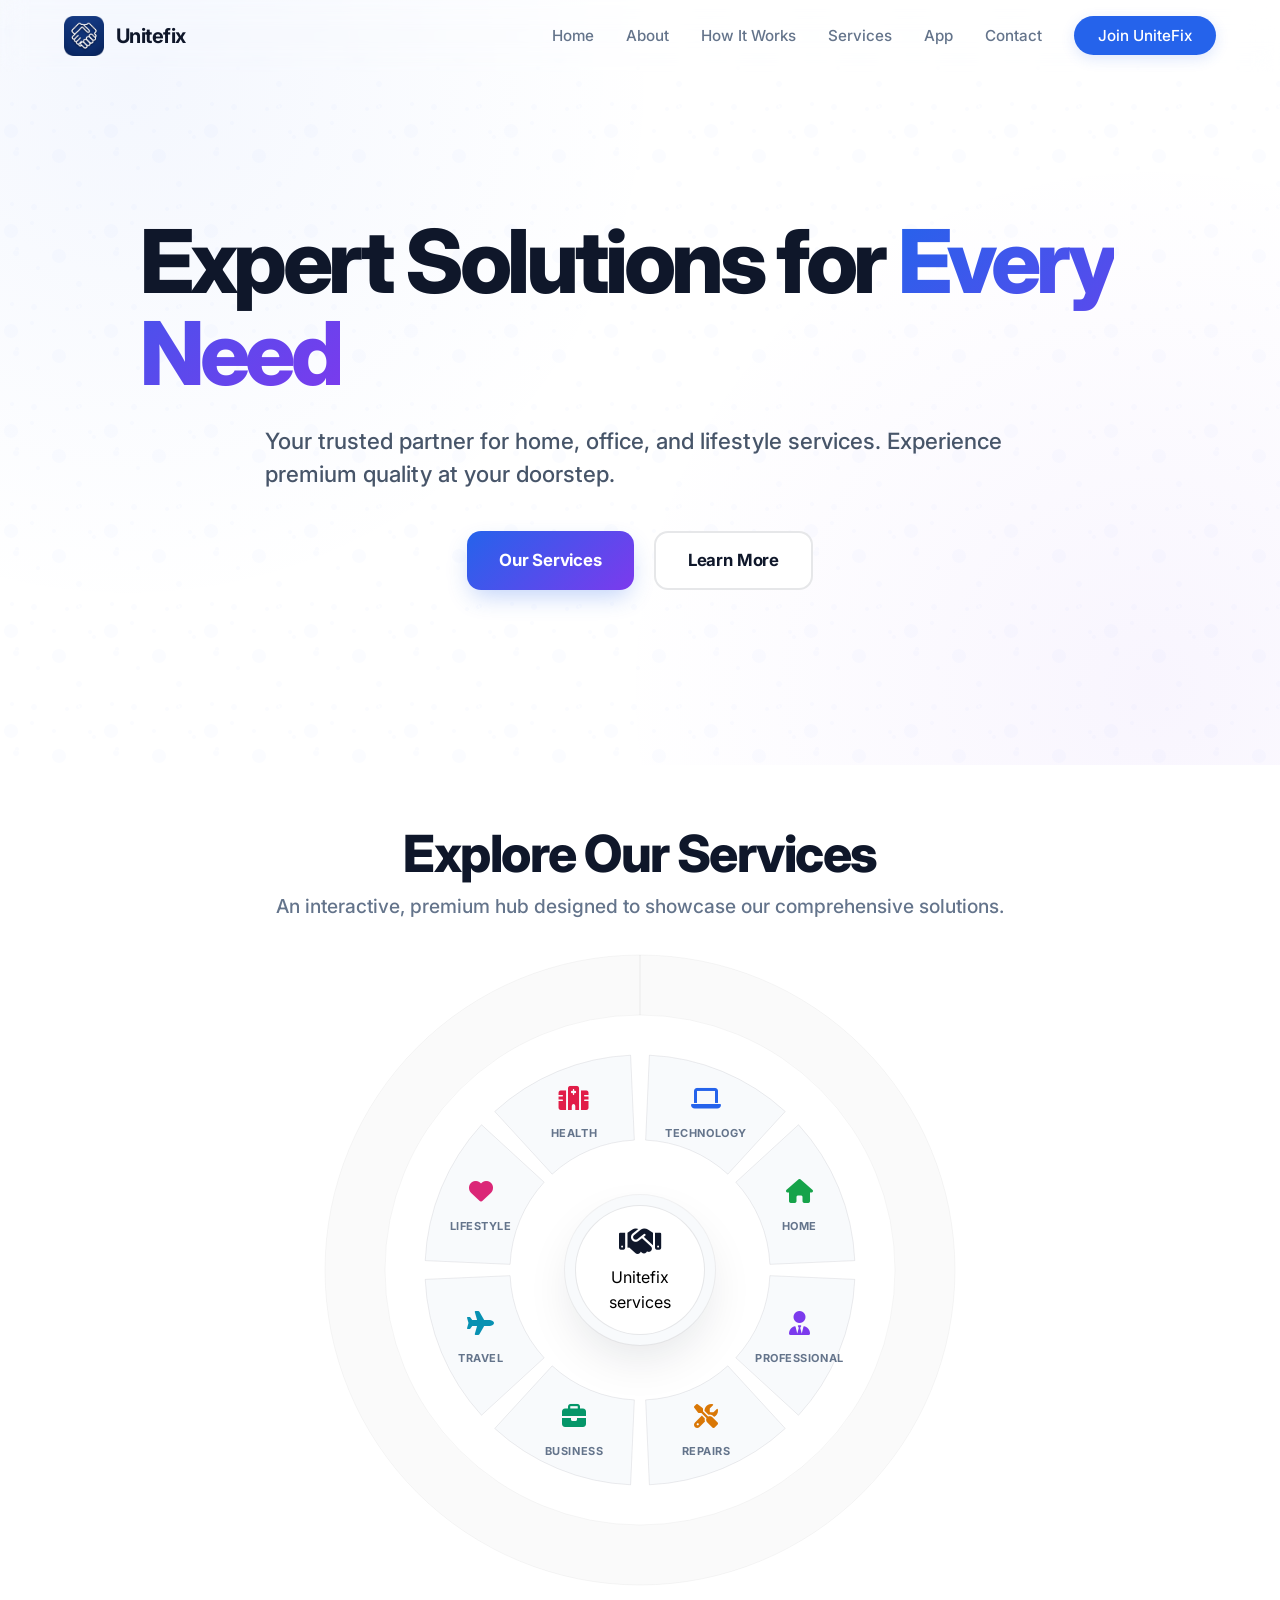
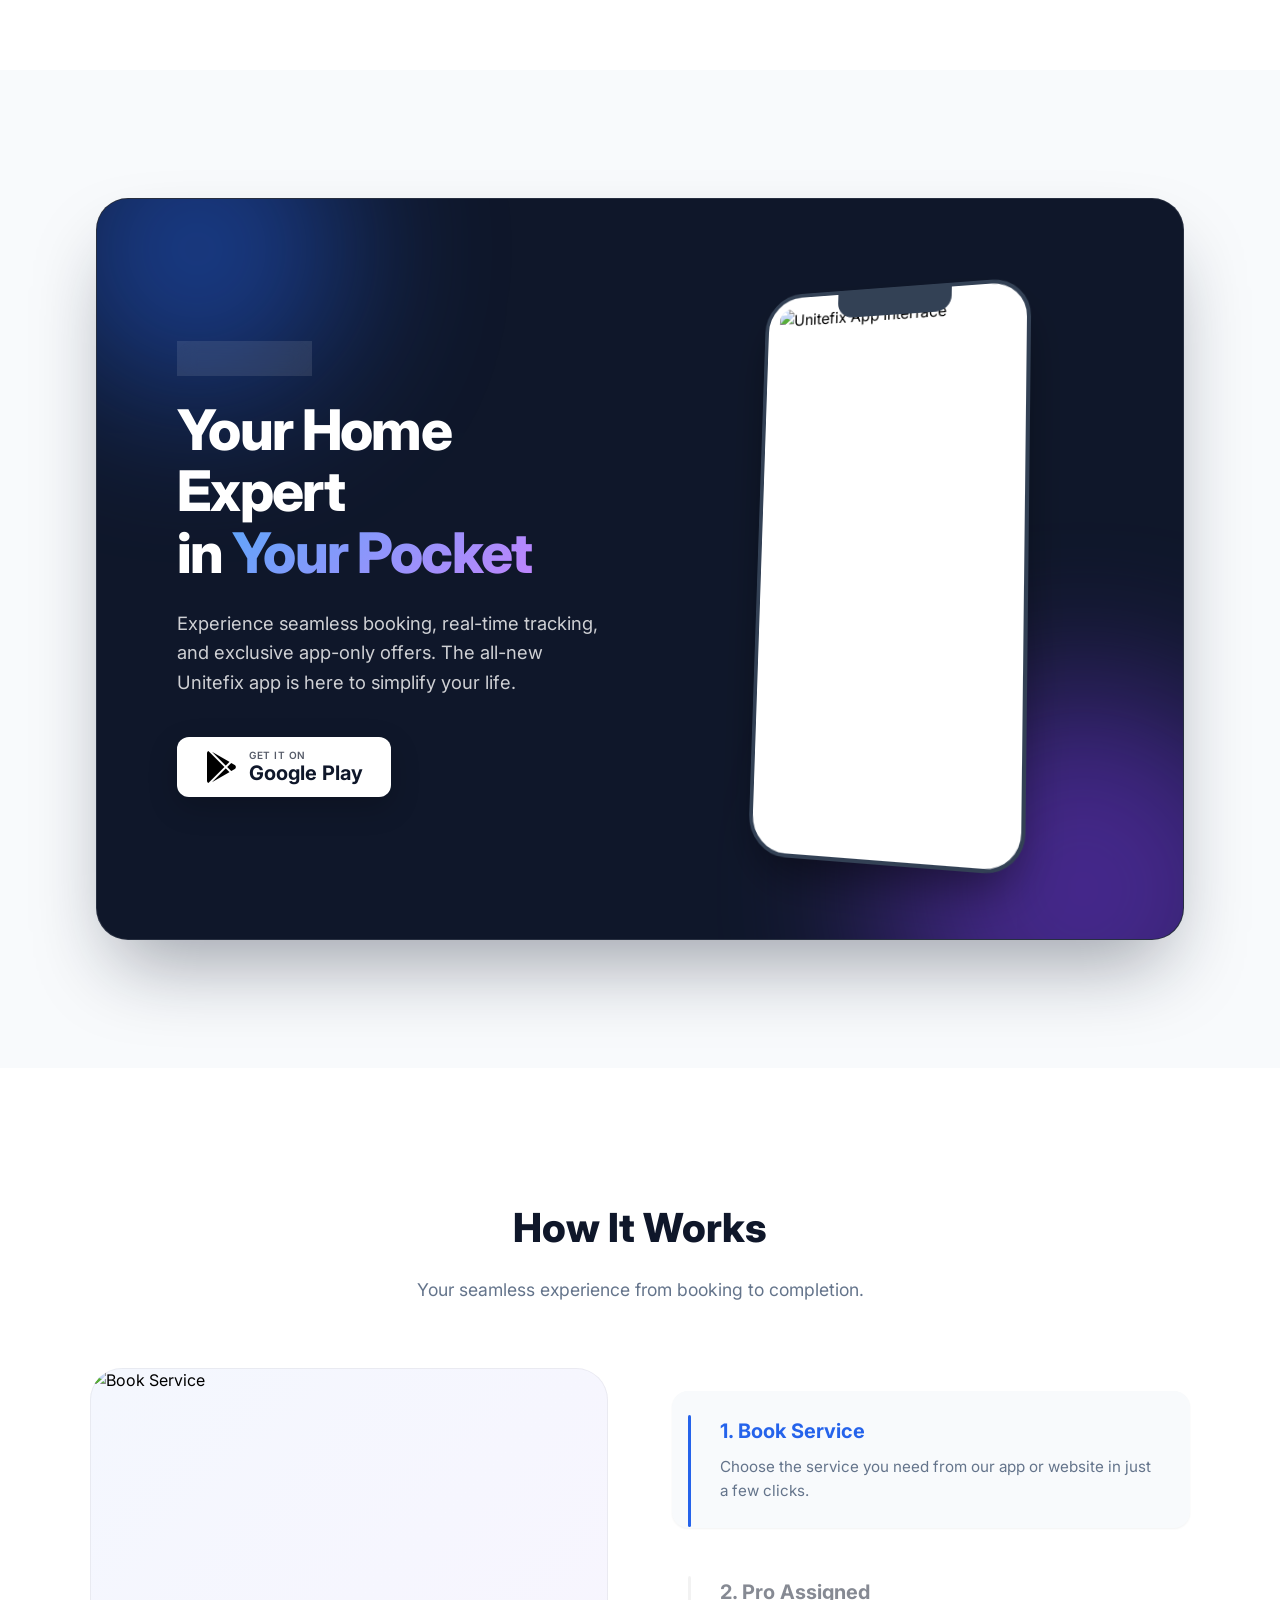
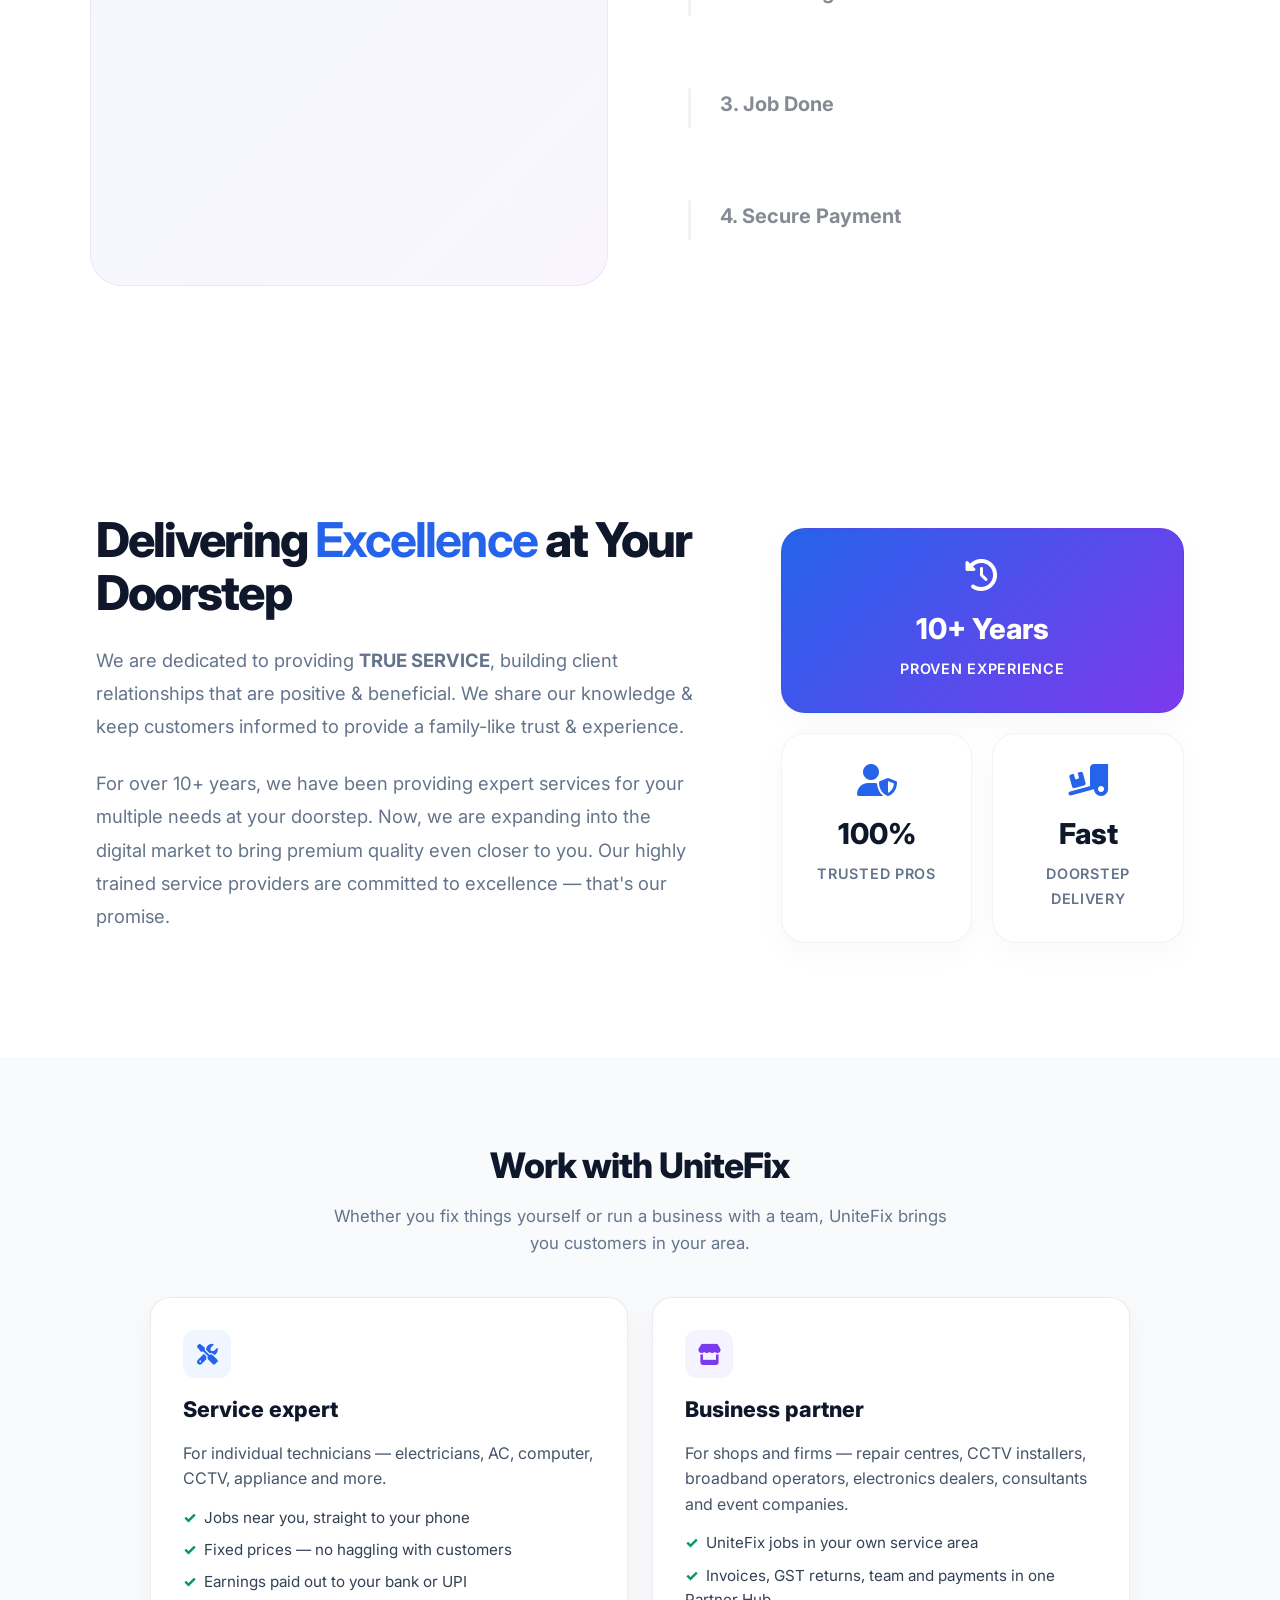
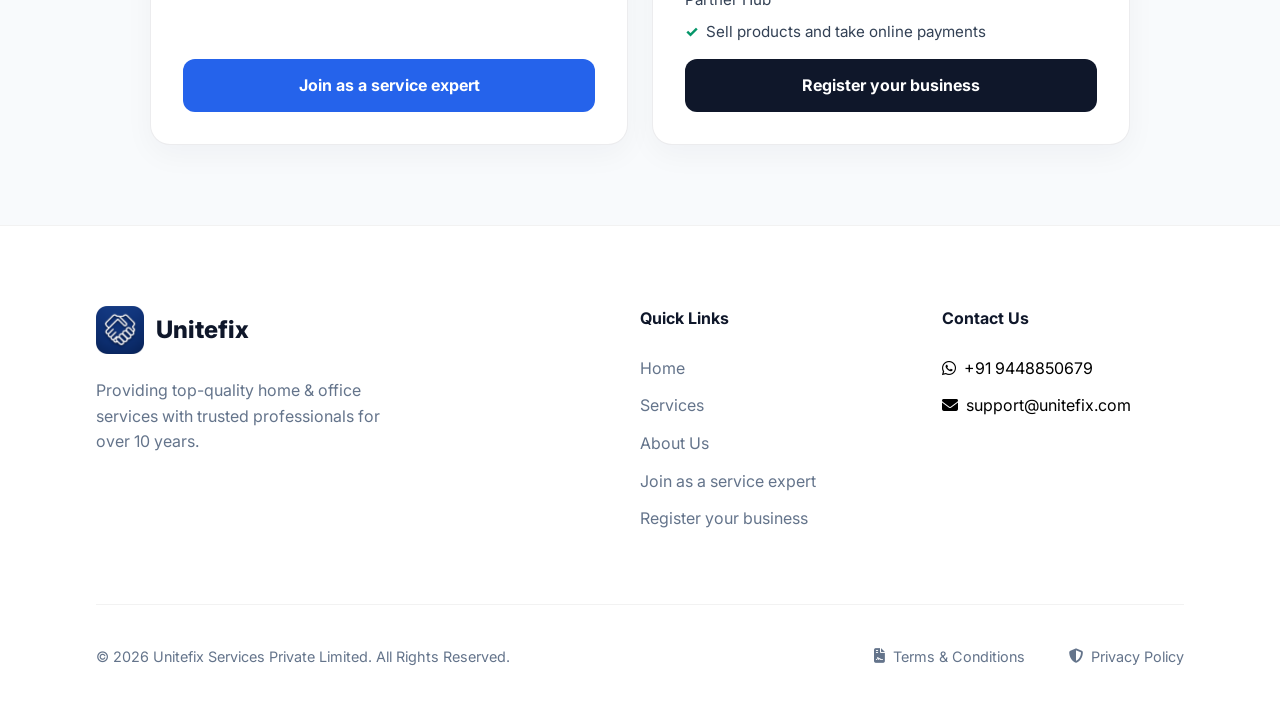
==== commit 8c29af78: "Join UniteFix: business partner application, and a technician sign-up that saves what it asks for - " ====
--- a/index.html
+++ b/index.html
@@ -1376,7 +1376,25 @@
                 width: 100%;
             }
         }
-    </style>
+    
+        /* Work with UniteFix: the two ways to join */
+        .join-section { padding: 80px 20px; background: #f8fafc; }
+        .join-section .join-head { text-align: center; max-width: 640px; margin: 0 auto 40px; }
+        .join-section .join-head h2 { font-size: 2.2rem; font-weight: 800; color: var(--primary); letter-spacing: -0.025em; }
+        .join-section .join-head p { color: #64748b; margin-top: 10px; font-size: 1.05rem; }
+        .join-grid { display: grid; grid-template-columns: repeat(auto-fit, minmax(min(100%, 320px), 1fr)); gap: 24px; max-width: 980px; margin: 0 auto; }
+        .join-card { background: #fff; border: 1px solid rgba(15,23,42,0.08); border-radius: 20px; padding: 32px; display: flex; flex-direction: column; gap: 14px; box-shadow: 0 10px 30px rgba(15,23,42,0.04); }
+        .join-card .join-icon { width: 48px; height: 48px; border-radius: 12px; display: grid; place-items: center; background: #eff6ff; color: #2563eb; font-size: 1.3rem; }
+        .join-card h3 { font-size: 1.35rem; font-weight: 800; color: var(--primary); }
+        .join-card p { color: #475569; }
+        .join-card ul { list-style: none; display: grid; gap: 8px; color: #334155; font-size: 0.95rem; }
+        .join-card li::before { content: '✓'; color: #059669; font-weight: 800; margin-right: 8px; }
+        .join-card .join-cta { margin-top: auto; display: inline-block; text-align: center; background: #2563eb; color: #fff; text-decoration: none; font-weight: 700; padding: 14px 20px; border-radius: 12px; }
+        .join-card .join-cta:hover { background: #1d4ed8; }
+        .join-card.business .join-icon { background: #f5f3ff; color: #7c3aed; }
+        .join-card.business .join-cta { background: #0f172a; }
+        .join-card.business .join-cta:hover { background: #1e293b; }
+</style>
 </head>
 <body>
     <header id="header">
@@ -1392,7 +1410,7 @@
                 <li><a href="#services">Services</a></li>
                 <li><a href="#app-banner">App</a></li>
                 <li><a href="#footer" id="contactLink">Contact</a></li>
-                <li><a href="register.html" class="register-btn">Register Now</a></li>
+                <li><a href="#join" class="register-btn">Join UniteFix</a></li>
             </ul>
             <div class="burger">
                 <i class="fas fa-bars-staggered"></i>
@@ -1546,17 +1564,6 @@
         </div>
     </section>
 
-    <section class="join-team reveal">
-        <div class="container">
-            <div class="join-box">
-                <h2>Are you a Service Expert?</h2>
-                <p>Join Unitefix as a trusted professional. Secure your future, earn consistently, and be part of an elite team dedicated to quality service.</p>
-                <a href="register.html" class="join-btn">Register Now</a>
-            </div>
-        </div>
-    </section>
-
-
     <div id="contactModal" class="modal">
       <div class="modal-content">
         <span class="close-btn" id="closeModal">&times;</span>
@@ -1571,6 +1578,38 @@
         </p>
       </div>
     </div>
+
+
+    <section id="join" class="join-section">
+        <div class="join-head">
+            <h2>Work with UniteFix</h2>
+            <p>Whether you fix things yourself or run a business with a team, UniteFix brings you customers in your area.</p>
+        </div>
+        <div class="join-grid">
+            <div class="join-card">
+                <div class="join-icon"><i class="fas fa-screwdriver-wrench"></i></div>
+                <h3>Service expert</h3>
+                <p>For individual technicians — electricians, AC, computer, CCTV, appliance and more.</p>
+                <ul>
+                    <li>Jobs near you, straight to your phone</li>
+                    <li>Fixed prices — no haggling with customers</li>
+                    <li>Earnings paid out to your bank or UPI</li>
+                </ul>
+                <a class="join-cta" href="register.html">Join as a service expert</a>
+            </div>
+            <div class="join-card business">
+                <div class="join-icon"><i class="fas fa-store"></i></div>
+                <h3>Business partner</h3>
+                <p>For shops and firms — repair centres, CCTV installers, broadband operators, electronics dealers, consultants and event companies.</p>
+                <ul>
+                    <li>UniteFix jobs in your own service area</li>
+                    <li>Invoices, GST returns, team and payments in one Partner Hub</li>
+                    <li>Sell products and take online payments</li>
+                </ul>
+                <a class="join-cta" href="partner.html">Register your business</a>
+            </div>
+        </div>
+    </section>
 
     <footer id="footer">
         <div class="container">
@@ -1588,7 +1627,8 @@
                         <li><a href="#home">Home</a></li>
                         <li><a href="#services">Services</a></li>
                         <li><a href="#about">About Us</a></li>
-                        <li><a href="register.html">Register Now</a></li>
+                        <li><a href="register.html">Join as a service expert</a></li>
+                        <li><a href="partner.html">Register your business</a></li>
                     </ul>
                 </div>
                 <div class="footer-links">
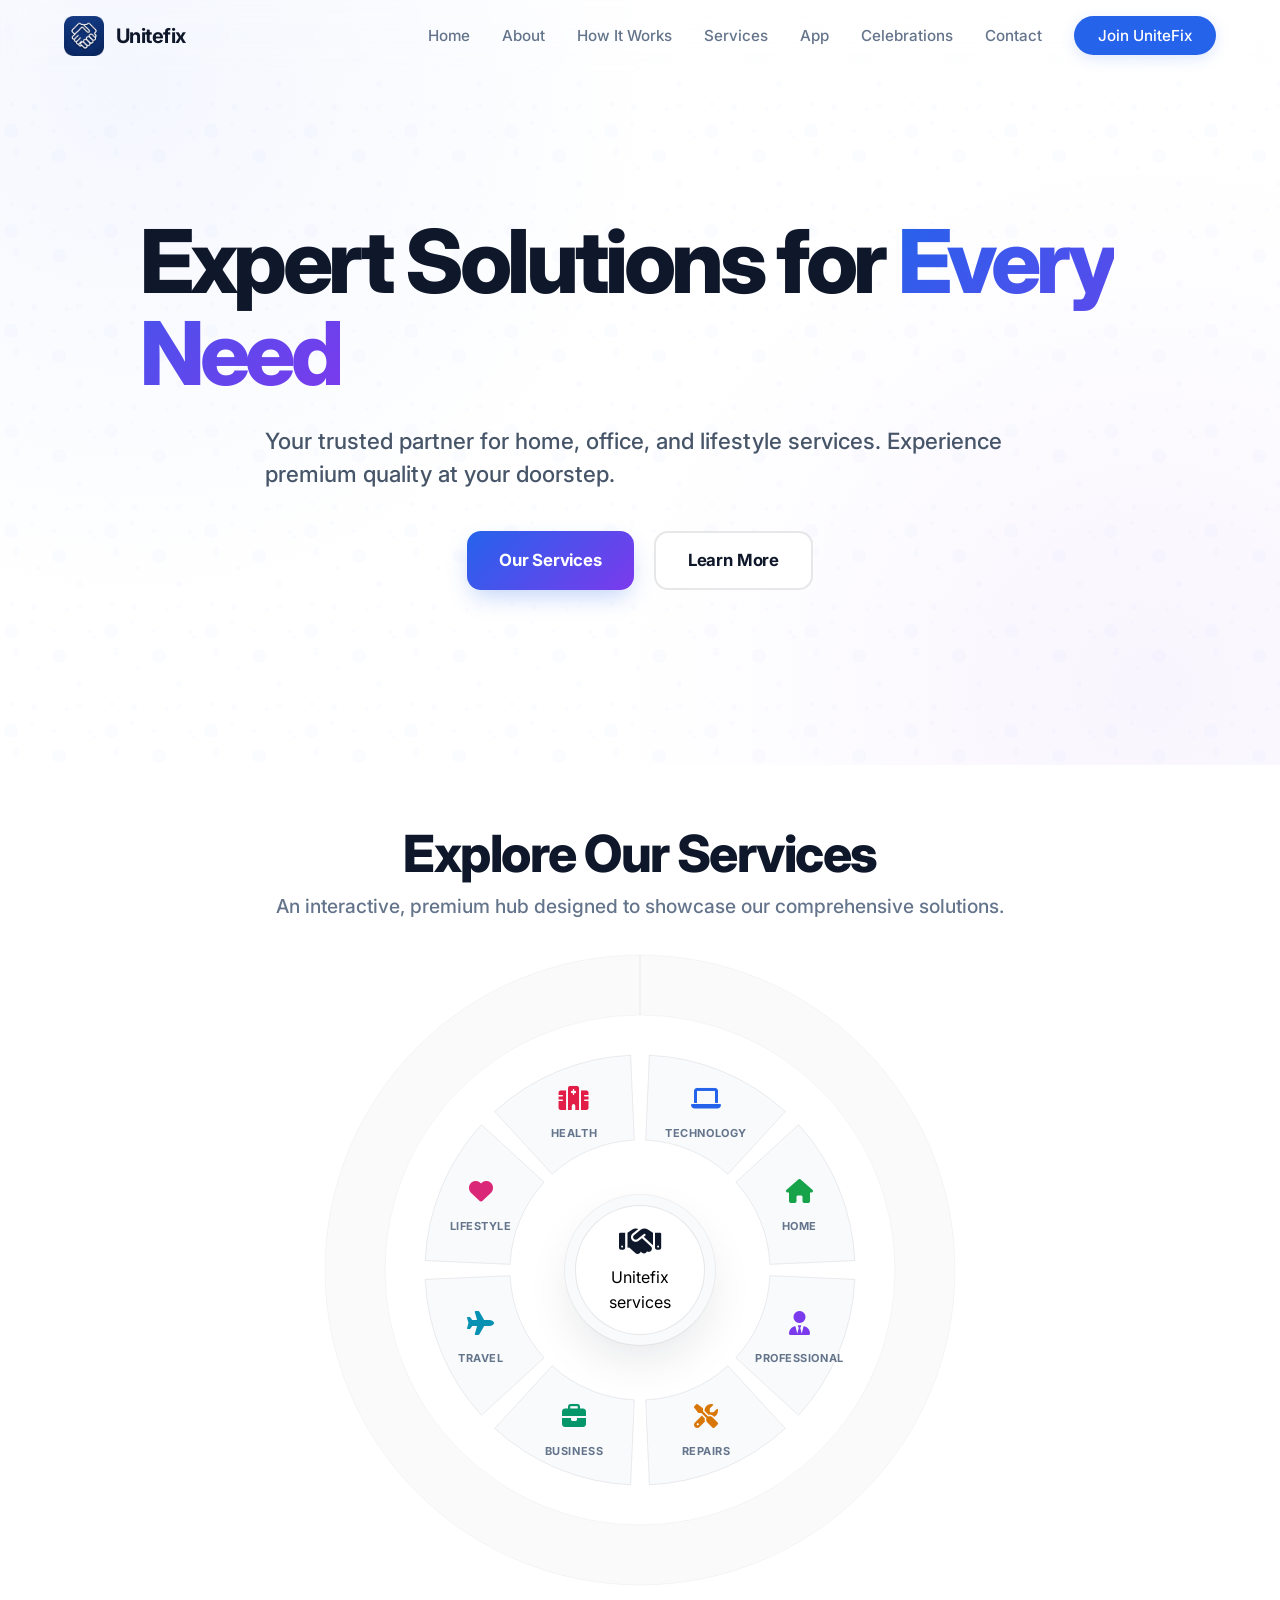
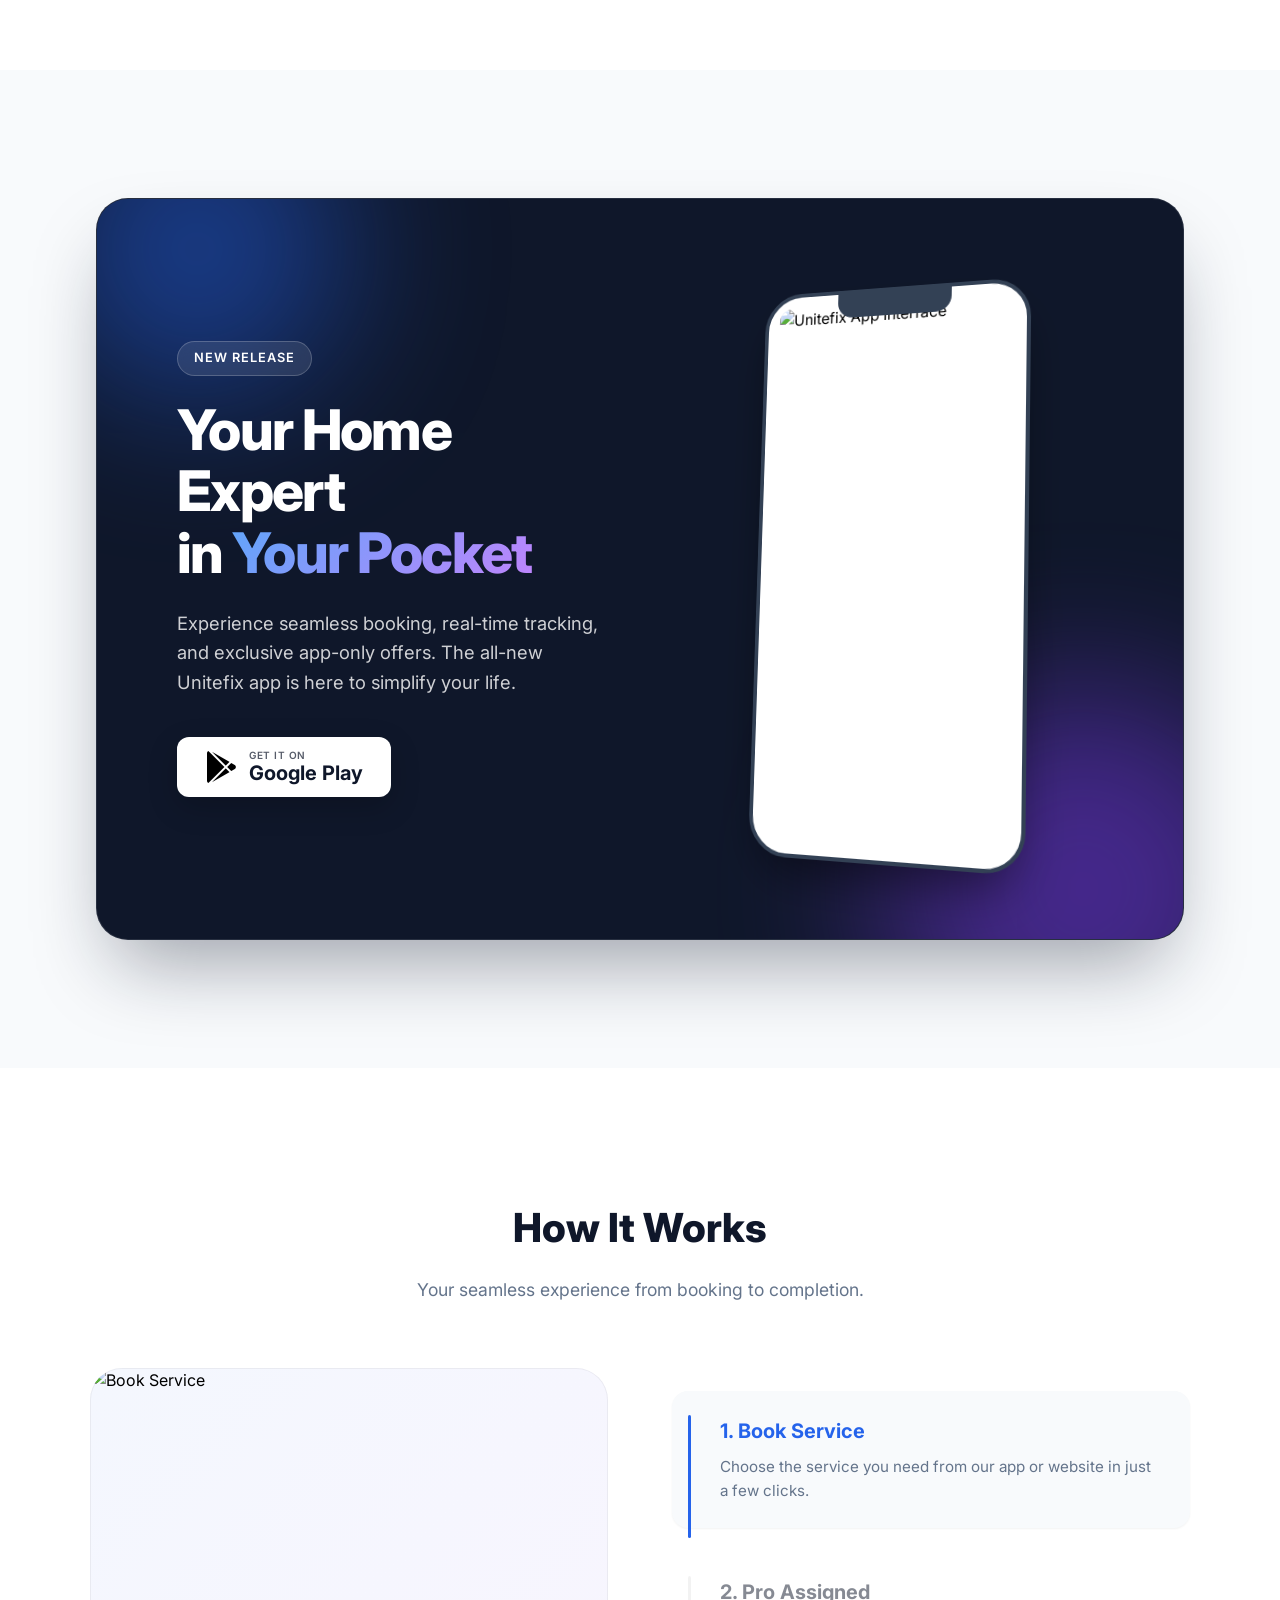
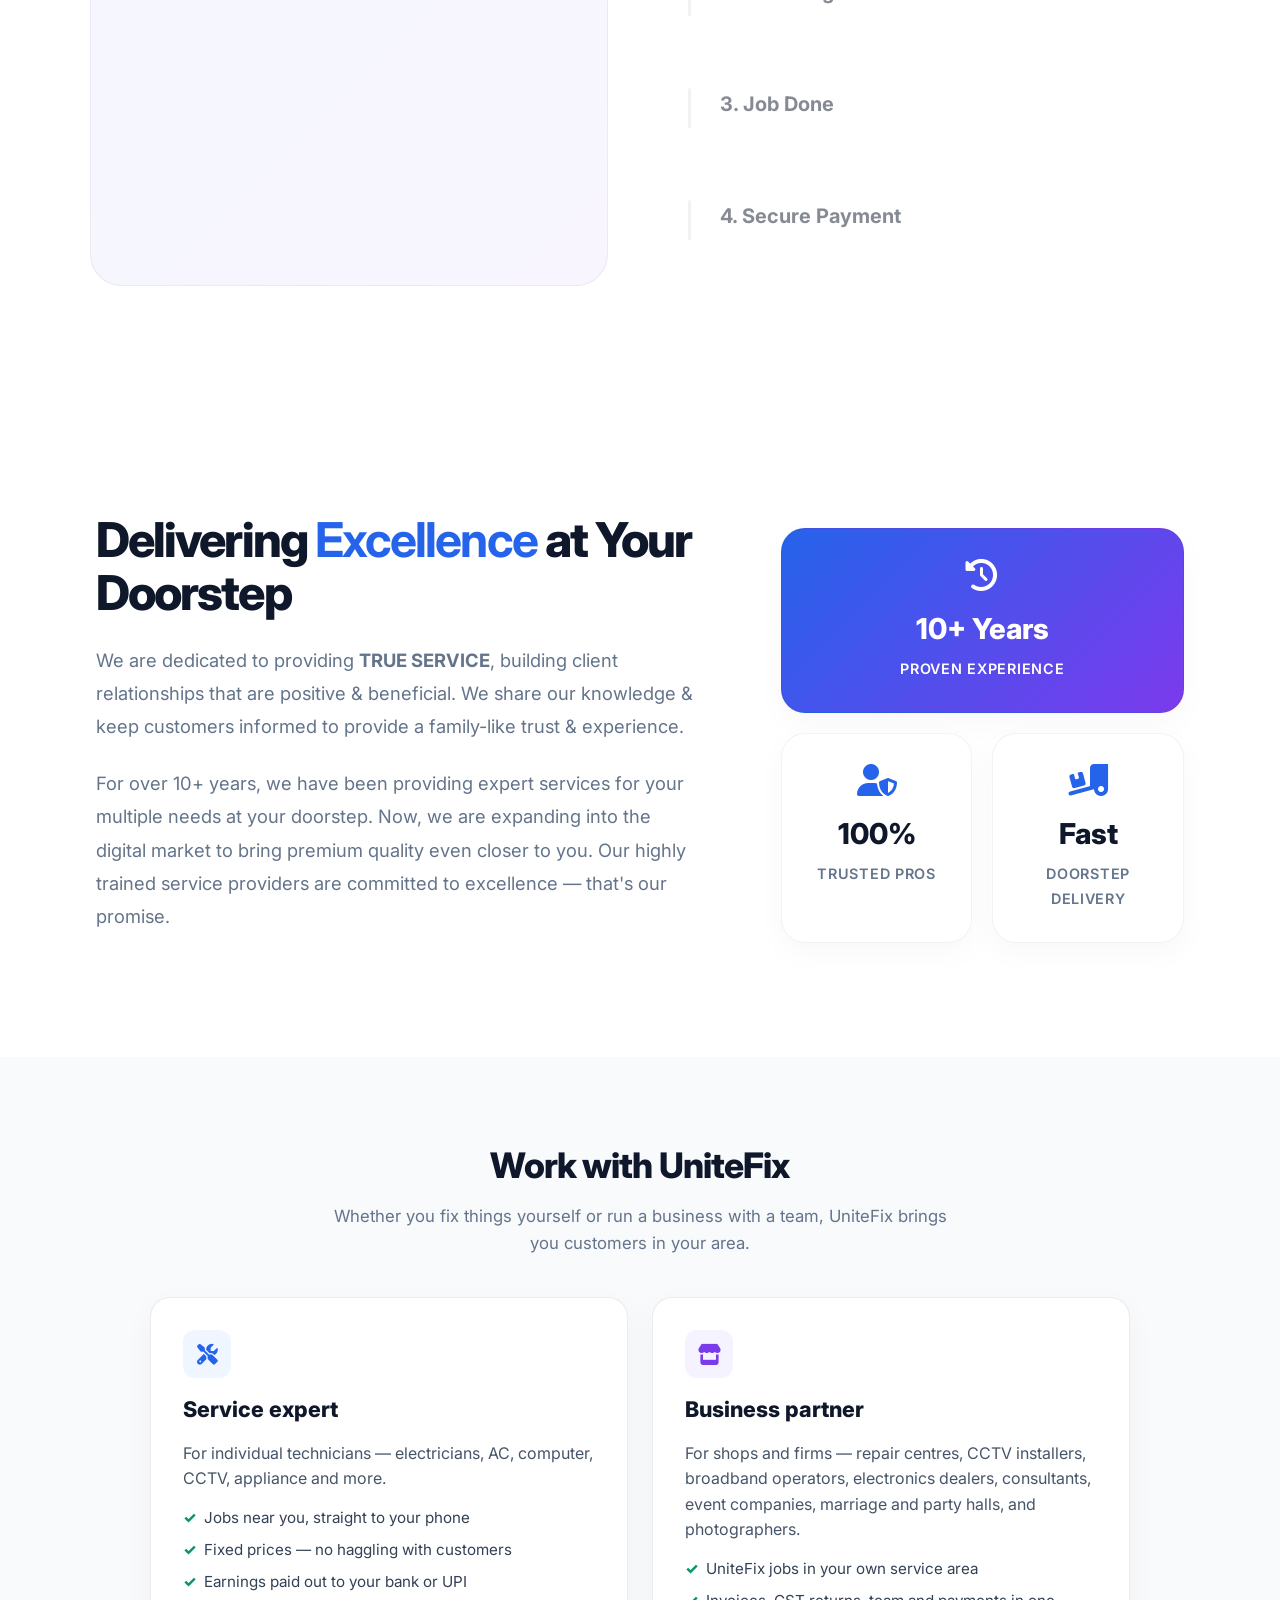
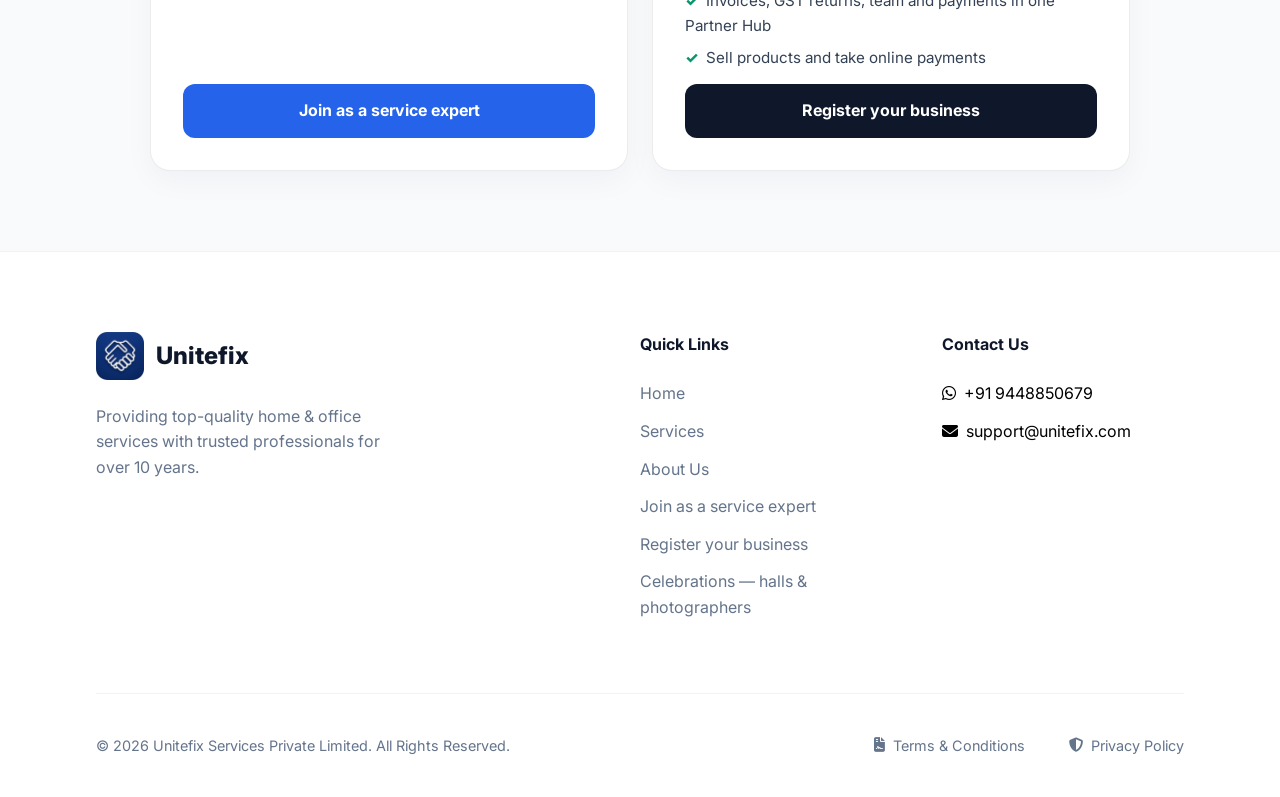
==== commit 3a9e43e3: "Celebrations: search halls, photographers and planners from the website A Celebrations page on unite" ====
--- a/index.html
+++ b/index.html
@@ -1409,6 +1409,7 @@
                 <li><a href="#how-it-works">How It Works</a></li>
                 <li><a href="#services">Services</a></li>
                 <li><a href="#app-banner">App</a></li>
+                <li><a href="celebrations.html">Celebrations</a></li>
                 <li><a href="#footer" id="contactLink">Contact</a></li>
                 <li><a href="#join" class="register-btn">Join UniteFix</a></li>
             </ul>
@@ -1600,7 +1601,7 @@
             <div class="join-card business">
                 <div class="join-icon"><i class="fas fa-store"></i></div>
                 <h3>Business partner</h3>
-                <p>For shops and firms — repair centres, CCTV installers, broadband operators, electronics dealers, consultants and event companies.</p>
+                <p>For shops and firms — repair centres, CCTV installers, broadband operators, electronics dealers, consultants, event companies, marriage and party halls, and photographers.</p>
                 <ul>
                     <li>UniteFix jobs in your own service area</li>
                     <li>Invoices, GST returns, team and payments in one Partner Hub</li>
@@ -1629,6 +1630,7 @@
                         <li><a href="#about">About Us</a></li>
                         <li><a href="register.html">Join as a service expert</a></li>
                         <li><a href="partner.html">Register your business</a></li>
+                        <li><a href="celebrations.html">Celebrations — halls &amp; photographers</a></li>
                     </ul>
                 </div>
                 <div class="footer-links">
